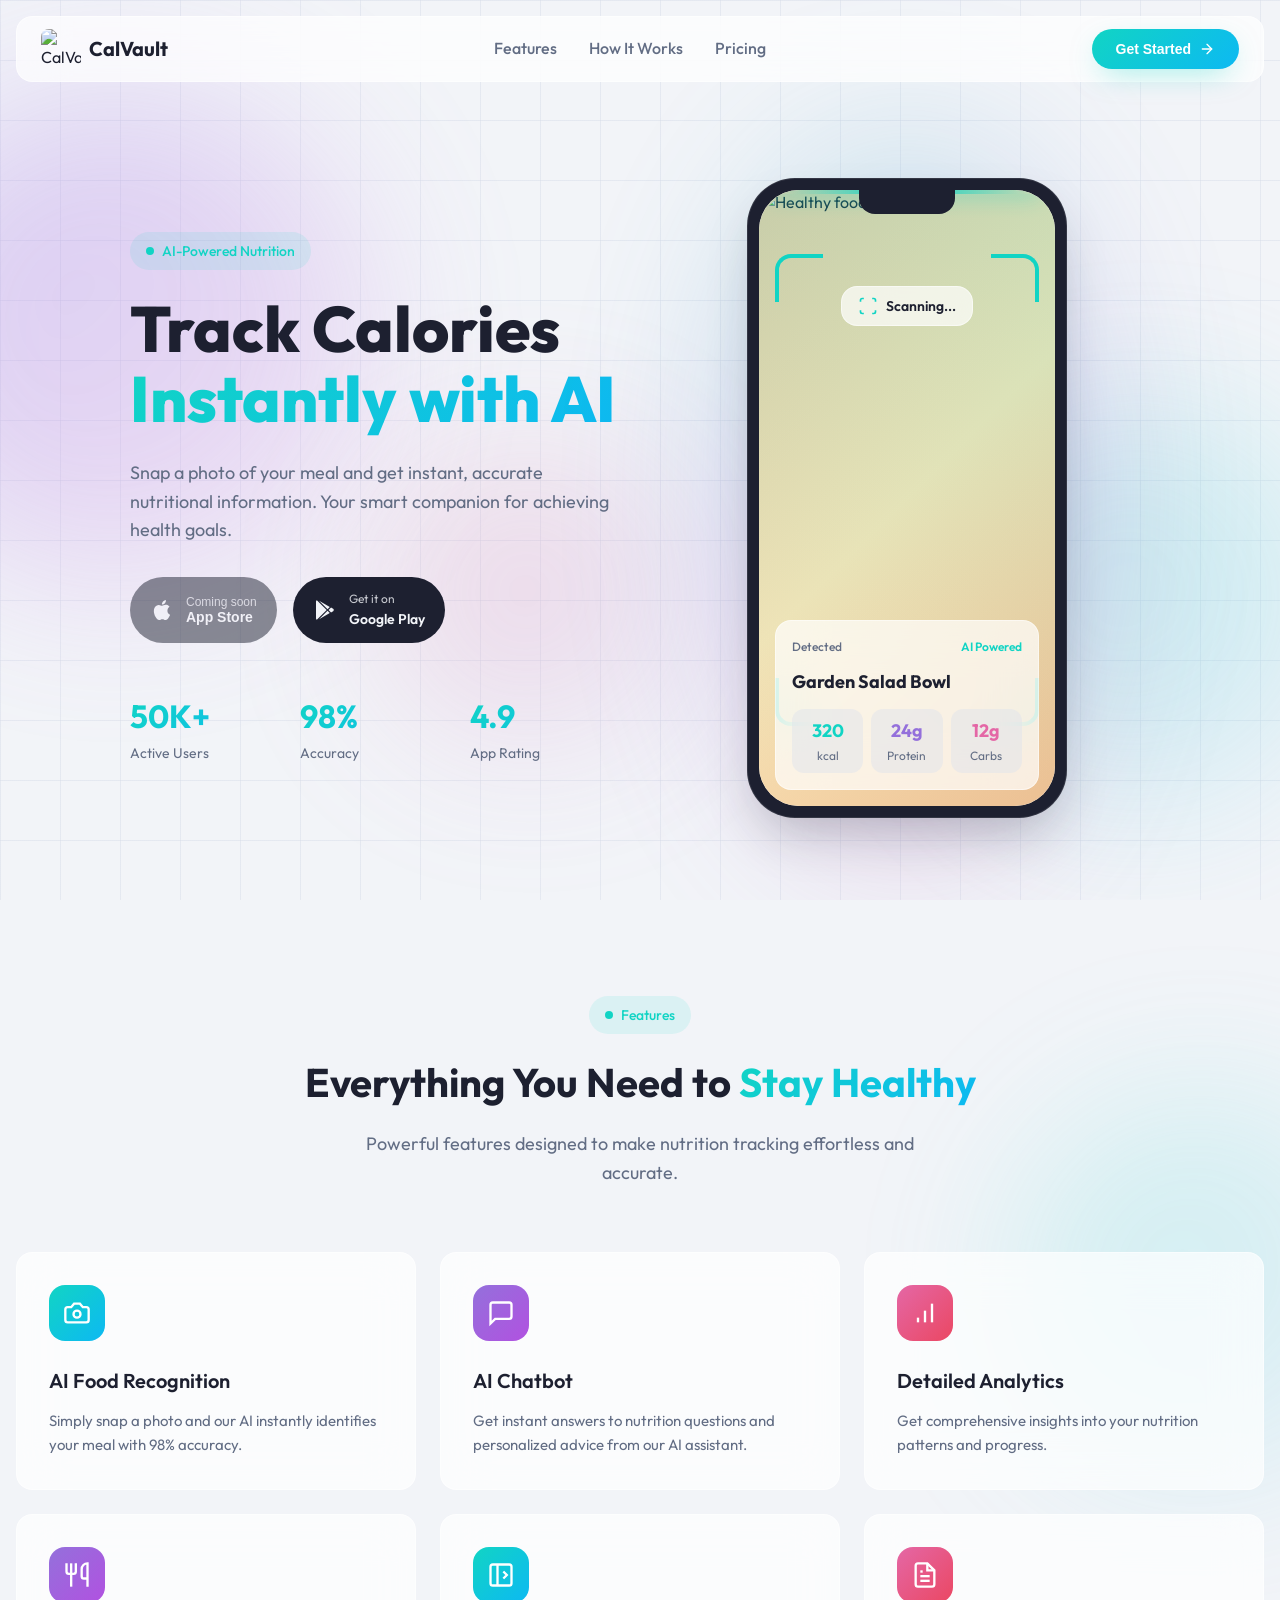
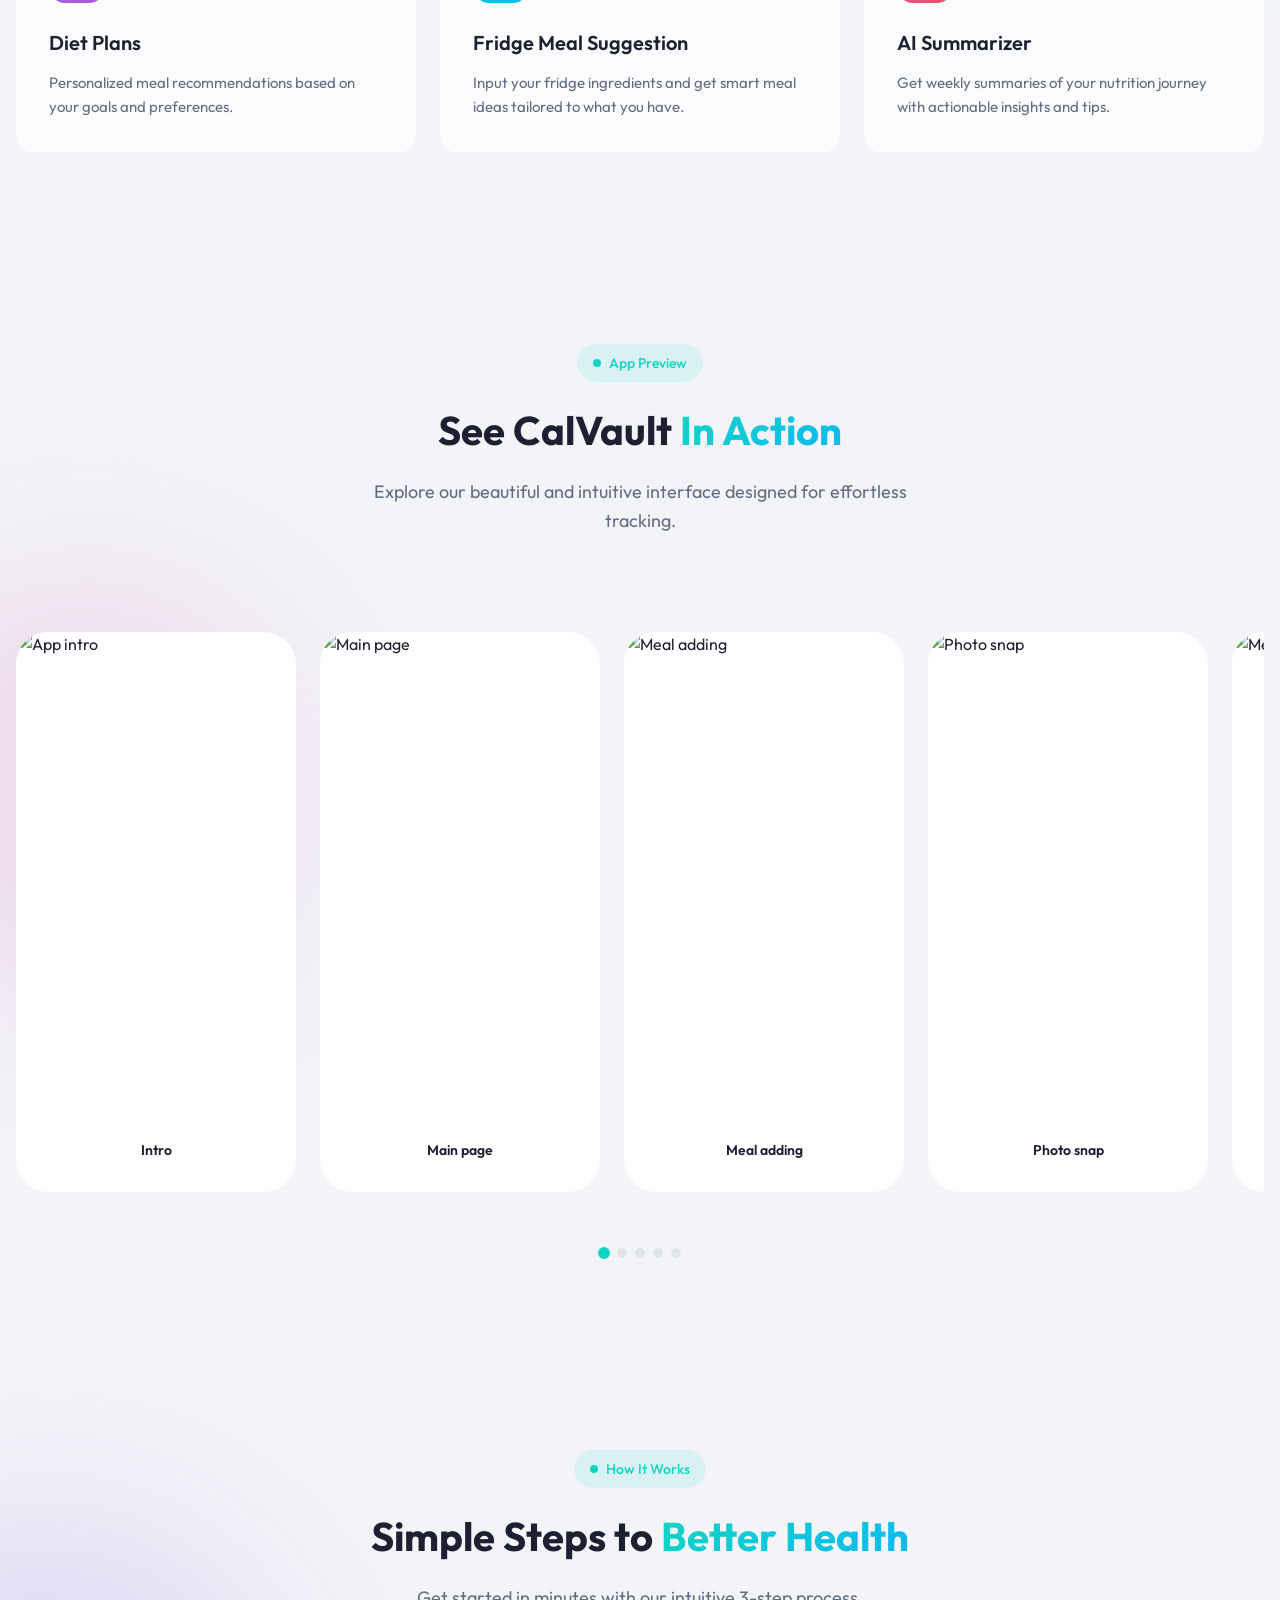
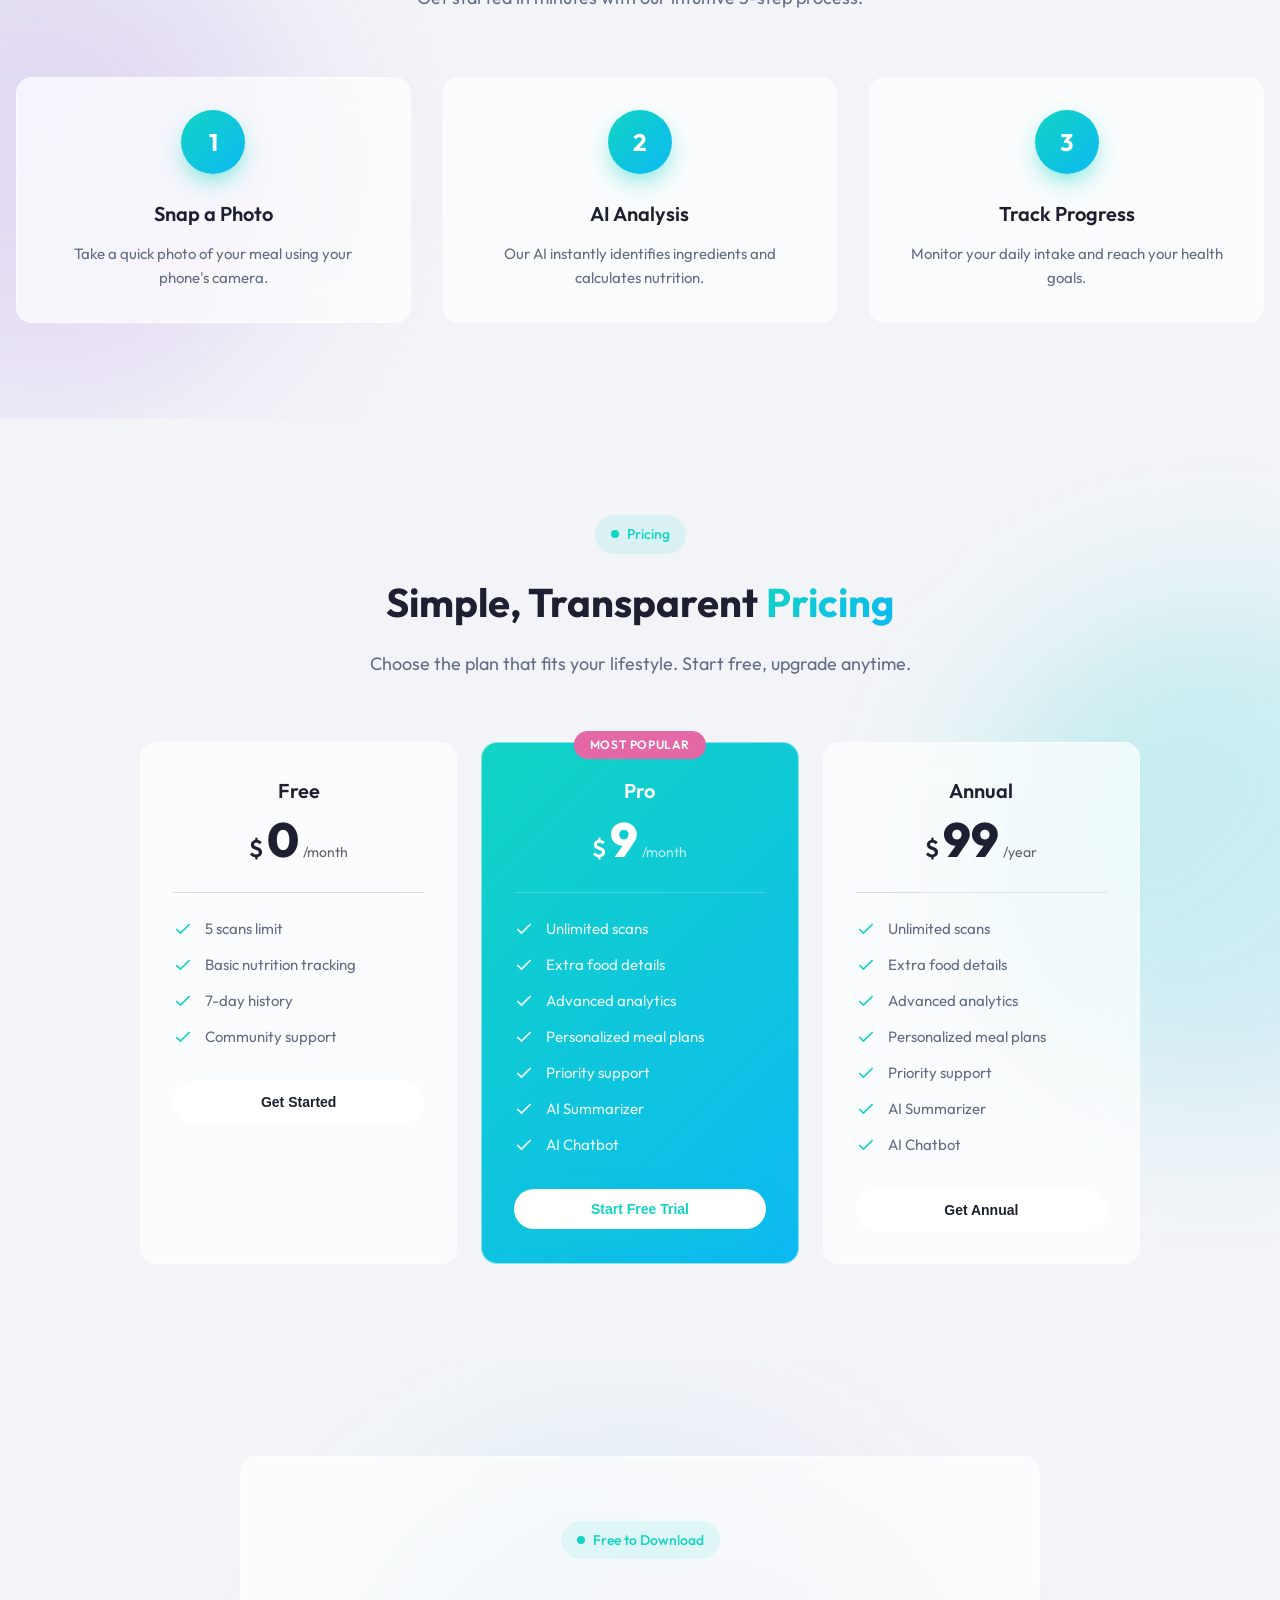
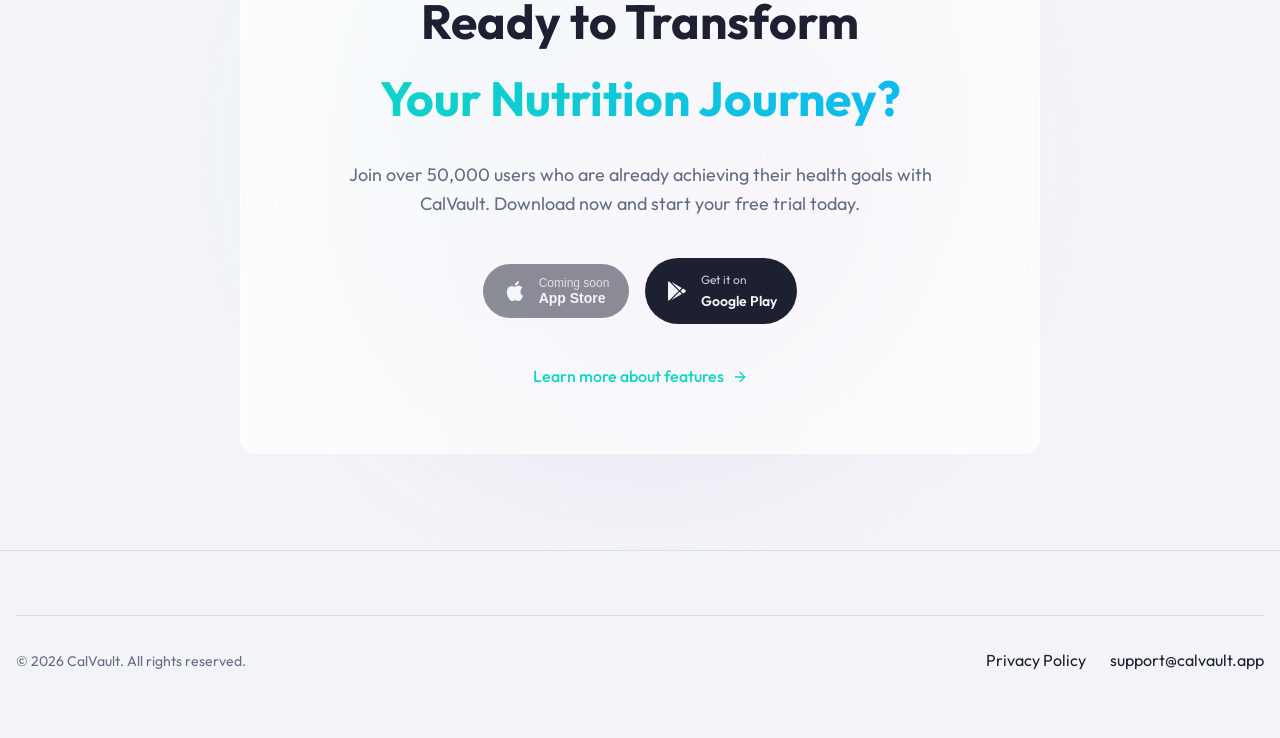
==== index.html @ d19c0190 "first commit" ====
<!DOCTYPE html>
<html lang="en">
<head>
    <meta charset="UTF-8">
    <meta name="viewport" content="width=device-width, initial-scale=1.0">
    <title>CalVault - AI-Powered Calorie Tracker | Smart Nutrition App</title>
    <meta name="description" content="Track calories instantly with AI. Snap a photo of your meal and get instant nutritional insights. Download CalVault - your smart nutrition companion.">
    <meta name="keywords" content="calorie tracker, nutrition app, AI food scanner, diet app, meal tracking, health app">
    <meta name="author" content="CalVault">
    <link rel="canonical" href="https://calvault.app">
    
    <!-- Favicon -->
    <link rel="icon" type="image/png" href="https://play-lh.googleusercontent.com/Fcr014qRw_RkuqGJK6qFrDNexyIvPqTNODnagf_NMcK6ISYOBMnaSq8uLvU5Cs5G7TWEzwxJqC7XBZohyst3LA=w480-h960-rw">
    <link rel="apple-touch-icon" href="https://play-lh.googleusercontent.com/Fcr014qRw_RkuqGJK6qFrDNexyIvPqTNODnagf_NMcK6ISYOBMnaSq8uLvU5Cs5G7TWEzwxJqC7XBZohyst3LA=w480-h960-rw">
    
    <meta property="og:title" content="CalVault - AI-Powered Calorie Tracker">
    <meta property="og:description" content="Track calories instantly with AI. Your smart nutrition companion.">
    <meta property="og:type" content="website">
    <meta property="og:image" content="https://play-lh.googleusercontent.com/Fcr014qRw_RkuqGJK6qFrDNexyIvPqTNODnagf_NMcK6ISYOBMnaSq8uLvU5Cs5G7TWEzwxJqC7XBZohyst3LA=w480-h960-rw">
    
    <link rel="stylesheet" href="main.css">
    <link rel="preconnect" href="https://fonts.googleapis.com">
    <link rel="preconnect" href="https://fonts.gstatic.com" crossorigin>
    <link href="https://fonts.googleapis.com/css2?family=Outfit:wght@300;400;500;600;700;800&display=swap" rel="stylesheet">
    
</head>
<body>
    <!-- Header -->
    <header class="header">
        <nav class="nav glass-card">
            <a href="#" class="logo">
                <img src="https://play-lh.googleusercontent.com/Fcr014qRw_RkuqGJK6qFrDNexyIvPqTNODnagf_NMcK6ISYOBMnaSq8uLvU5Cs5G7TWEzwxJqC7XBZohyst3LA=w480-h960-rw" alt="CalVault" style="width: 40px; height: 40px; border-radius: 8px;">
                <span class="logo-text">CalVault</span>
            </a>

            <ul class="nav-links">
                <li><a href="#features">Features</a></li>
                <li><a href="#how-it-works">How It Works</a></li>
                <li><a href="#pricing">Pricing</a></li>
            </ul>

            <button class="btn btn-hero nav-cta">
                Get Started
                <svg width="16" height="16" viewBox="0 0 24 24" fill="none" stroke="currentColor" stroke-width="2" stroke-linecap="round" stroke-linejoin="round"><path d="M5 12h14"/><path d="m12 5 7 7-7 7"/></svg>
            </button>

            <button class="mobile-menu-btn" id="mobileMenuBtn" aria-label="Toggle menu">
                <svg id="menuIcon" width="24" height="24" viewBox="0 0 24 24" fill="none" stroke="currentColor" stroke-width="2" stroke-linecap="round" stroke-linejoin="round"><line x1="4" x2="20" y1="12" y2="12"/><line x1="4" x2="20" y1="6" y2="6"/><line x1="4" x2="20" y1="18" y2="18"/></svg>
                <svg id="closeIcon" width="24" height="24" viewBox="0 0 24 24" fill="none" stroke="currentColor" stroke-width="2" stroke-linecap="round" stroke-linejoin="round" style="display: none;"><path d="M18 6 6 18"/><path d="m6 6 12 12"/></svg>
            </button>
        </nav>

        <div class="mobile-menu glass-card" id="mobileMenu">
            <ul>
                <li><a href="#features">Features</a></li>
                <li><a href="#how-it-works">How It Works</a></li>
                <li><a href="#pricing">Pricing</a></li>
            </ul>
            <button class="btn btn-hero">
                Get Started
                <svg width="16" height="16" viewBox="0 0 24 24" fill="none" stroke="currentColor" stroke-width="2" stroke-linecap="round" stroke-linejoin="round"><path d="M5 12h14"/><path d="m12 5 7 7-7 7"/></svg>
            </button>
        </div>
    </header>

    <!-- Hero Section -->
    <section class="hero grid-bg" id="home">
        <div class="blob blob-1"></div>
        <div class="blob blob-2"></div>
        <div class="blob blob-3"></div>

        <div class="container">
            <div class="hero-content">
                <div class="hero-text">
                    <div class="hero-badge">
                        <div class="hero-badge-dot"></div>
                        <span>AI-Powered Nutrition</span>
                    </div>

                    <h1>
                        Track Calories
                        <br>
                        <span class="gradient-text">Instantly with AI</span>
                    </h1>

                    <p style="margin-bottom: 2rem;">Snap a photo of your meal and get instant, accurate nutritional information. Your smart companion for achieving health goals.</p>

                    <div class="hero-buttons">
                        <button class="btn btn-store store-btn" style="opacity: 0.5; cursor: not-allowed;" disabled>
                            <svg width="24" height="24" viewBox="0 0 24 24" fill="currentColor"><path d="M18.71 19.5c-.83 1.24-1.71 2.45-3.05 2.47-1.34.03-1.77-.79-3.29-.79-1.53 0-2 .77-3.27.82-1.31.05-2.3-1.32-3.14-2.53C4.25 17 2.94 12.45 4.7 9.39c.87-1.52 2.43-2.48 4.12-2.51 1.28-.02 2.5.87 3.29.87.78 0 2.26-1.07 3.81-.91.65.03 2.47.26 3.64 1.98-.09.06-2.17 1.28-2.15 3.81.03 3.02 2.65 4.03 2.68 4.04-.03.07-.42 1.44-1.38 2.83M13 3.5c.73-.83 1.94-1.46 2.94-1.5.13 1.17-.34 2.35-1.04 3.19-.69.85-1.83 1.51-2.95 1.42-.15-1.15.41-2.35 1.05-3.11z"/></svg>
                            <div class="store-btn-text">
                                <small>Coming soon</small>
                                <strong>App Store</strong>
                            </div>
                        </button>

                        <a href="https://play.google.com/store/apps/details?id=com.mrfirdavs.calvault" target="_blank" rel="noopener noreferrer" class="btn btn-store store-btn">
                            <svg width="24" height="24" viewBox="0 0 24 24" fill="currentColor"><path d="M3 20.5v-17c0-.59.34-1.11.84-1.35L13.69 12l-9.85 9.85c-.5-.25-.84-.76-.84-1.35zm13.81-5.38L6.05 21.34l8.49-8.49 2.27 2.27zm3.35-4.31c.34.27.64.79.64 1.18 0 .4-.21.85-.64 1.18l-2.12 1.23-2.5-2.5 2.5-2.5 2.12 1.41zM6.05 2.66l10.76 6.22-2.27 2.27-8.49-8.49z"/></svg>
                            <div class="store-btn-text">
                                <small>Get it on</small>
                                <strong>Google Play</strong>
                            </div>
                        </a>
                    </div>

                    <div class="hero-stats">
                        <div class="stat">
                            <h3 class="gradient-text">50K+</h3>
                            <p>Active Users</p>
                        </div>
                        <div class="stat">
                            <h3 class="gradient-text">98%</h3>
                            <p>Accuracy</p>
                        </div>
                        <div class="stat">
                            <h3 class="gradient-text">4.9</h3>
                            <p>App Rating</p>
                        </div>
                    </div>
                </div>

                <div class="hero-phone">
                    <div class="phone-mockup">
                        <div class="phone-frame">
                            <div class="phone-screen">
                                <div class="phone-notch"></div>
                                <div class="phone-image">
                                    <img src="https://images.unsplash.com/photo-1546069901-ba9599a7e63c?w=400&h=600&fit=crop" alt="Healthy food plate">
                                </div>
                                <div class="phone-overlay"></div>
                                <div class="scan-line"></div>
                                <div class="scan-corner top-left"></div>
                                <div class="scan-corner top-right"></div>
                                <div class="scan-corner bottom-left"></div>
                                <div class="scan-corner bottom-right"></div>
                                <div class="scan-badge glass-card">
                                    <svg viewBox="0 0 24 24" fill="none" stroke="currentColor" stroke-width="2"><path d="M3 7V5a2 2 0 0 1 2-2h2"/><path d="M17 3h2a2 2 0 0 1 2 2v2"/><path d="M21 17v2a2 2 0 0 1-2 2h-2"/><path d="M7 21H5a2 2 0 0 1-2-2v-2"/></svg>
                                    <span>Scanning...</span>
                                </div>
                                <div class="phone-info-card glass-card">
                                    <div class="phone-info-header">
                                        <span>Detected</span>
                                        <span>AI Powered</span>
                                    </div>
                                    <h3>Garden Salad Bowl</h3>
                                    <div class="nutrition-grid">
                                        <div class="nutrition-item">
                                            <p class="value primary">320</p>
                                            <p class="label">kcal</p>
                                        </div>
                                        <div class="nutrition-item">
                                            <p class="value secondary">24g</p>
                                            <p class="label">Protein</p>
                                        </div>
                                        <div class="nutrition-item">
                                            <p class="value accent">12g</p>
                                            <p class="label">Carbs</p>
                                        </div>
                                    </div>
                                </div>
                            </div>
                        </div>
                        <div class="phone-glow"></div>
                    </div>
                </div>
            </div>
        </div>
    </section>

    <!-- Features Section -->
    <section class="features" id="features">
        <div class="blob blob-1"></div>

        <div class="container">
            <div class="section-header">
                <div class="section-badge">
                    <div class="section-badge-dot"></div>
                    <span>Features</span>
                </div>
                <h2>
                    Everything You Need to
                    <span class="gradient-text">Stay Healthy</span>
                </h2>
                <p>Powerful features designed to make nutrition tracking effortless and accurate.</p>
            </div>

            <div class="features-grid">
                <div class="feature-card glass-card">
                    <div class="feature-icon primary">
                        <svg viewBox="0 0 24 24" fill="none" stroke="currentColor" stroke-width="2"><path d="M14.5 4h-5L7 7H4a2 2 0 0 0-2 2v9a2 2 0 0 0 2 2h16a2 2 0 0 0 2-2V9a2 2 0 0 0-2-2h-3l-2.5-3z"/><circle cx="12" cy="13" r="3"/></svg>
                    </div>
                    <h3>AI Food Recognition</h3>
                    <p>Simply snap a photo and our AI instantly identifies your meal with 98% accuracy.</p>
                </div>

                <div class="feature-card glass-card">
                    <div class="feature-icon secondary">
                        <svg viewBox="0 0 24 24" fill="none" stroke="currentColor" stroke-width="2"><path d="M21 15a2 2 0 0 1-2 2H7l-4 4V5a2 2 0 0 1 2-2h14a2 2 0 0 1 2 2z"/><path d="M8 10h.01"/><path d="M12 10h.01"/><path d="M16 10h.01"/></svg>
                    </div>
                    <h3>AI Chatbot</h3>
                    <p>Get instant answers to nutrition questions and personalized advice from our AI assistant.</p>
                </div>

                <div class="feature-card glass-card">
                    <div class="feature-icon accent">
                        <svg viewBox="0 0 24 24" fill="none" stroke="currentColor" stroke-width="2"><path d="M12 20V10"/><path d="M18 20V4"/><path d="M6 20v-4"/></svg>
                    </div>
                    <h3>Detailed Analytics</h3>
                    <p>Get comprehensive insights into your nutrition patterns and progress.</p>
                </div>

                <div class="feature-card glass-card">
                    <div class="feature-icon secondary">
                        <svg viewBox="0 0 24 24" fill="none" stroke="currentColor" stroke-width="2"><path d="M3 2v7c0 1.1.9 2 2 2h4a2 2 0 0 0 2-2V2"/><path d="M7 2v20"/><path d="M21 15V2v0a5 5 0 0 0-5 5v6c0 1.1.9 2 2 2h3Zm0 0v7"/></svg>
                    </div>
                    <h3>Diet Plans</h3>
                    <p>Personalized meal recommendations based on your goals and preferences.</p>
                </div>

                <div class="feature-card glass-card">
                    <div class="feature-icon primary">
                        <svg viewBox="0 0 24 24" fill="none" stroke="currentColor" stroke-width="2"><rect width="18" height="18" x="3" y="3" rx="2"/><path d="M9 3v18"/><path d="m14 9 3 3-3 3"/></svg>
                    </div>
                    <h3>Fridge Meal Suggestion</h3>
                    <p>Input your fridge ingredients and get smart meal ideas tailored to what you have.</p>
                </div>

                <div class="feature-card glass-card">
                    <div class="feature-icon accent">
                        <svg viewBox="0 0 24 24" fill="none" stroke="currentColor" stroke-width="2"><path d="M14 2H6a2 2 0 0 0-2 2v16a2 2 0 0 0 2 2h12a2 2 0 0 0 2-2V8z"/><path d="M14 2v6h6"/><path d="M16 13H8"/><path d="M16 17H8"/><path d="M10 9H8"/></svg>
                    </div>
                    <h3>AI Summarizer</h3>
                    <p>Get weekly summaries of your nutrition journey with actionable insights and tips.</p>
                </div>
            </div>
        </div>
    </section>

    <!-- Screenshots Section -->
    <section class="screenshots" id="screenshots">
        <div class="blob blob-1"></div>

        <div class="container">
            <div class="section-header">
                <div class="section-badge">
                    <div class="section-badge-dot"></div>
                    <span>App Preview</span>
                </div>
                <h2>
                    See CalVault
                    <span class="gradient-text">In Action</span>
                </h2>
                <p>Explore our beautiful and intuitive interface designed for effortless tracking.</p>
            </div>

            <div class="screenshots-container">
                <div class="screenshots-scroll">
                    <div class="screenshot-card">
                        <div class="screenshot-image">
                            <img src="https://play-lh.googleusercontent.com/s_R3S_coHLocV8UL50kdKXI5ybrk84OpMm_i6QIUdpg7T78m4jaHqev0kTZfM1ejkptAvOuyzKWs8lujW2uwPqA=w1052-h592-rw" alt="App intro">
                            <div class="screenshot-label glass-card">
                                <span>Intro</span>
                            </div>
                        </div>
                    </div>

                    <div class="screenshot-card">
                        <div class="screenshot-image">
                            <img src="https://play-lh.googleusercontent.com/iV3cwtNKmdKUguYWuYAyh_O1RbqoMCdr9B1xPKQFvuTTfDj--dwBhWs21TKEmMsWko-RXkTFdZXTJjrWlv3e=w1052-h592-rw" alt="Main page">
                            <div class="screenshot-label glass-card">
                                <span>Main page</span>
                            </div>
                        </div>
                    </div>

                    <div class="screenshot-card">
                        <div class="screenshot-image">
                            <img src="https://play-lh.googleusercontent.com/ZVyM0lvydoTY4fuVXccKJIyzO-ijjbdKm9lAdprKJVRoo0BF-IHLsaizRoPUjq8VrHQMQ_o63VqW7n606Q8uww=w1052-h592-rw" alt="Meal adding">
                            <div class="screenshot-label glass-card">
                                <span>Meal adding</span>
                            </div>
                        </div>
                    </div>

                    <div class="screenshot-card">
                        <div class="screenshot-image">
                            <img src="https://play-lh.googleusercontent.com/JVoXAZTXzPSpqonS0x2980vSr5wrfry1TinEMYtMX6fviUpHj1Jwsteb97SnV5DMAq6OYSn0kaPDN-OjIWPR=w1052-h592-rw" alt="Photo snap">
                            <div class="screenshot-label glass-card">
                                <span>Photo snap</span>
                            </div>
                        </div>
                    </div>

                    <div class="screenshot-card">
                        <div class="screenshot-image">
                            <img src="https://play-lh.googleusercontent.com/ZHZsbZyyZ4o-nPB4_JUURpPxeaYpwEczHaiDabsieoReaVa8__ToFmiwnJbfmp2a9fpNeV3bCeXmLV6iT2j0uw=w1052-h592-rw" alt="Meal details">
                            <div class="screenshot-label glass-card">
                                <span>Meal details</span>
                            </div>
                        </div>
                    </div>

                    <div class="screenshot-card">
                        <div class="screenshot-image">
                            <img src="https://play-lh.googleusercontent.com/bLn-_ud8107v5rimbEve14J_CrzOIwSQmhcE2Cv_5v8BCyvtcoomAoqGawF8T3G2nHiumcim_74ZUADOXT9ucQ=w1052-h592-rw" alt="Analytics">
                            <div class="screenshot-label glass-card">
                                <span>Analytics</span>
                            </div>
                        </div>
                    </div>

                    <div class="screenshot-card">
                        <div class="screenshot-image">
                            <img src="https://play-lh.googleusercontent.com/kQX66fpXleTTT9rROj16bH-k-lwEGPQP6wcBsUElc0HRlXzmN7gvLaHUm7tdNfgc1wYqMaQ1ZxKxVaK_L052Qg=w1052-h592-rw" alt="AI Chatbot">
                            <div class="screenshot-label glass-card">
                                <span>AI Chatbot</span>
                            </div>
                        </div>
                    </div>
                </div>

                <div class="screenshots-nav">
                    <div class="screenshots-dot active"></div>
                    <div class="screenshots-dot"></div>
                    <div class="screenshots-dot"></div>
                    <div class="screenshots-dot"></div>
                    <div class="screenshots-dot"></div>
                </div>
            </div>
        </div>
    </section>

    <!-- How It Works Section -->
    <section class="how-it-works" id="how-it-works">
        <div class="blob blob-1"></div>

        <div class="container">
            <div class="section-header">
                <div class="section-badge">
                    <div class="section-badge-dot"></div>
                    <span>How It Works</span>
                </div>
                <h2>
                    Simple Steps to
                    <span class="gradient-text">Better Health</span>
                </h2>
                <p>Get started in minutes with our intuitive 3-step process.</p>
            </div>

            <div class="steps-grid">
                <div class="step-card glass-card">
                    <div class="step-number">1</div>
                    <h3>Snap a Photo</h3>
                    <p>Take a quick photo of your meal using your phone's camera.</p>
                </div>

                <div class="step-card glass-card">
                    <div class="step-number">2</div>
                    <h3>AI Analysis</h3>
                    <p>Our AI instantly identifies ingredients and calculates nutrition.</p>
                </div>

                <div class="step-card glass-card">
                    <div class="step-number">3</div>
                    <h3>Track Progress</h3>
                    <p>Monitor your daily intake and reach your health goals.</p>
                </div>
            </div>
        </div>
    </section>

    <!-- Pricing Section -->
    <section class="pricing" id="pricing">
        <div class="blob blob-1"></div>

        <div class="container">
            <div class="section-header">
                <div class="section-badge">
                    <div class="section-badge-dot"></div>
                    <span>Pricing</span>
                </div>
                <h2>
                    Simple, Transparent
                    <span class="gradient-text">Pricing</span>
                </h2>
                <p>Choose the plan that fits your lifestyle. Start free, upgrade anytime.</p>
            </div>

            <div class="pricing-grid">
                <div class="pricing-card glass-card">
                    <div class="pricing-header">
                        <h3>Free</h3>
                        <div class="pricing-price">
                            <span class="currency">$</span>
                            <span class="amount">0</span>
                            <span class="period">/month</span>
                        </div>
                    </div>
                    <div class="pricing-features">
                        <ul>
                            <li>
                                <svg viewBox="0 0 24 24" fill="none" stroke="currentColor" stroke-width="2"><polyline points="20 6 9 17 4 12"/></svg>
                                <span>5 scans limit</span>
                            </li>
                            <li>
                                <svg viewBox="0 0 24 24" fill="none" stroke="currentColor" stroke-width="2"><polyline points="20 6 9 17 4 12"/></svg>
                                <span>Basic nutrition tracking</span>
                            </li>
                            <li>
                                <svg viewBox="0 0 24 24" fill="none" stroke="currentColor" stroke-width="2"><polyline points="20 6 9 17 4 12"/></svg>
                                <span>7-day history</span>
                            </li>
                            <li>
                                <svg viewBox="0 0 24 24" fill="none" stroke="currentColor" stroke-width="2"><polyline points="20 6 9 17 4 12"/></svg>
                                <span>Community support</span>
                            </li>
                        </ul>
                    </div>
                    <button class="btn btn-glass">Get Started</button>
                </div>

                <div class="pricing-card glass-card featured">
                    <div class="pricing-badge">Most Popular</div>
                    <div class="pricing-header">
                        <h3>Pro</h3>
                        <div class="pricing-price">
                            <span class="currency">$</span>
                            <span class="amount">9</span>
                            <span class="period">/month</span>
                        </div>
                    </div>
                    <div class="pricing-features">
                        <ul>
                            <li>
                                <svg viewBox="0 0 24 24" fill="none" stroke="currentColor" stroke-width="2"><polyline points="20 6 9 17 4 12"/></svg>
                                <span>Unlimited scans</span>
                            </li>
                            <li>
                                <svg viewBox="0 0 24 24" fill="none" stroke="currentColor" stroke-width="2"><polyline points="20 6 9 17 4 12"/></svg>
                                <span>Extra food details</span>
                            </li>
                            <li>
                                <svg viewBox="0 0 24 24" fill="none" stroke="currentColor" stroke-width="2"><polyline points="20 6 9 17 4 12"/></svg>
                                <span>Advanced analytics</span>
                            </li>
                            <li>
                                <svg viewBox="0 0 24 24" fill="none" stroke="currentColor" stroke-width="2"><polyline points="20 6 9 17 4 12"/></svg>
                                <span>Personalized meal plans</span>
                            </li>
                            <li>
                                <svg viewBox="0 0 24 24" fill="none" stroke="currentColor" stroke-width="2"><polyline points="20 6 9 17 4 12"/></svg>
                                <span>Priority support</span>
                            </li>
                            <li>
                                <svg viewBox="0 0 24 24" fill="none" stroke="currentColor" stroke-width="2"><polyline points="20 6 9 17 4 12"/></svg>
                                <span>AI Summarizer</span>
                            </li>
                            <li>
                                <svg viewBox="0 0 24 24" fill="none" stroke="currentColor" stroke-width="2"><polyline points="20 6 9 17 4 12"/></svg>
                                <span>AI Chatbot</span>
                            </li>
                        </ul>
                    </div>
                    <button class="btn btn-hero">Start Free Trial</button>
                </div>

                <div class="pricing-card glass-card">
                    <div class="pricing-header">
                        <h3>Annual</h3>
                        <div class="pricing-price">
                            <span class="currency">$</span>
                            <span class="amount">99</span>
                            <span class="period">/year</span>
                        </div>
                    </div>
                    <div class="pricing-features">
                        <ul>
                            <li>
                                <svg viewBox="0 0 24 24" fill="none" stroke="currentColor" stroke-width="2"><polyline points="20 6 9 17 4 12"/></svg>
                                <span>Unlimited scans</span>
                            </li>
                            <li>
                                <svg viewBox="0 0 24 24" fill="none" stroke="currentColor" stroke-width="2"><polyline points="20 6 9 17 4 12"/></svg>
                                <span>Extra food details</span>
                            </li>
                            <li>
                                <svg viewBox="0 0 24 24" fill="none" stroke="currentColor" stroke-width="2"><polyline points="20 6 9 17 4 12"/></svg>
                                <span>Advanced analytics</span>
                            </li>
                            <li>
                                <svg viewBox="0 0 24 24" fill="none" stroke="currentColor" stroke-width="2"><polyline points="20 6 9 17 4 12"/></svg>
                                <span>Personalized meal plans</span>
                            </li>
                            <li>
                                <svg viewBox="0 0 24 24" fill="none" stroke="currentColor" stroke-width="2"><polyline points="20 6 9 17 4 12"/></svg>
                                <span>Priority support</span>
                            </li>
                            <li>
                                <svg viewBox="0 0 24 24" fill="none" stroke="currentColor" stroke-width="2"><polyline points="20 6 9 17 4 12"/></svg>
                                <span>AI Summarizer</span>
                            </li>
                            <li>
                                <svg viewBox="0 0 24 24" fill="none" stroke="currentColor" stroke-width="2"><polyline points="20 6 9 17 4 12"/></svg>
                                <span>AI Chatbot</span>
                            </li>
                        </ul>
                    </div>
                    <button class="btn btn-glass">Get Annual</button>
                </div>
            </div>
        </div>
    </section>

    <!-- CTA Section -->
    <section class="cta">
        <div class="blob blob-1"></div>

        <div class="container">
            <div class="cta-card glass-card">
                <div class="cta-badge">
                    <div class="cta-badge-dot"></div>
                    <span>Free to Download</span>
                </div>

                <h2>
                    Ready to Transform<br>
                    <span class="gradient-text">Your Nutrition Journey?</span>
                </h2>

                <p class="cta-description">Join over 50,000 users who are already achieving their health goals with CalVault. Download now and start your free trial today.</p>

                <div class="cta-buttons">
                    <button class="btn btn-store store-btn" style="opacity: 0.5; cursor: not-allowed;" disabled>
                        <svg width="24" height="24" viewBox="0 0 24 24" fill="currentColor"><path d="M18.71 19.5c-.83 1.24-1.71 2.45-3.05 2.47-1.34.03-1.77-.79-3.29-.79-1.53 0-2 .77-3.27.82-1.31.05-2.3-1.32-3.14-2.53C4.25 17 2.94 12.45 4.7 9.39c.87-1.52 2.43-2.48 4.12-2.51 1.28-.02 2.5.87 3.29.87.78 0 2.26-1.07 3.81-.91.65.03 2.47.26 3.64 1.98-.09.06-2.17 1.28-2.15 3.81.03 3.02 2.65 4.03 2.68 4.04-.03.07-.42 1.44-1.38 2.83M13 3.5c.73-.83 1.94-1.46 2.94-1.5.13 1.17-.34 2.35-1.04 3.19-.69.85-1.83 1.51-2.95 1.42-.15-1.15.41-2.35 1.05-3.11z"/></svg>
                        <div class="store-btn-text">
                            <small>Coming soon</small>
                            <strong>App Store</strong>
                        </div>
                    </button>

                    <a href="https://play.google.com/store/apps/details?id=com.mrfirdavs.calvault" target="_blank" rel="noopener noreferrer" class="btn btn-store store-btn">
                        <svg width="24" height="24" viewBox="0 0 24 24" fill="currentColor"><path d="M3 20.5v-17c0-.59.34-1.11.84-1.35L13.69 12l-9.85 9.85c-.5-.25-.84-.76-.84-1.35zm13.81-5.38L6.05 21.34l8.49-8.49 2.27 2.27zm3.35-4.31c.34.27.64.79.64 1.18 0 .4-.21.85-.64 1.18l-2.12 1.23-2.5-2.5 2.5-2.5 2.12 1.41zM6.05 2.66l10.76 6.22-2.27 2.27-8.49-8.49z"/></svg>
                        <div class="store-btn-text">
                            <small>Get it on</small>
                            <strong>Google Play</strong>
                        </div>
                    </a>
                </div>

                <a href="#features" class="cta-link">
                    Learn more about features
                    <svg width="16" height="16" viewBox="0 0 24 24" fill="none" stroke="currentColor" stroke-width="2" stroke-linecap="round" stroke-linejoin="round"><path d="M5 12h14"/><path d="m12 5 7 7-7 7"/></svg>
                </a>
            </div>
        </div>
    </section>

    <!-- Footer -->
    <footer class="footer">
        <div class="container">
            <div class="footer-bottom">
                <p>© 2026 CalVault. All rights reserved.</p>
                <div style="display: flex; gap: 1.5rem; align-items: center; flex-wrap: wrap; justify-content: center;">
                    <a href="#">Privacy Policy</a>
                    <a href="mailto:support@calvault.app">support@calvault.app</a>
                </div>
            </div>
        </div>
    </footer>

    <script src="style.js"></script>
</body>
</html>
---- main.css ----
/* CSS Reset & Base */
*, *::before, *::after {
    box-sizing: border-box;
    margin: 0;
    padding: 0;
}

:root {
    --background: hsl(220 30% 96%);
    --foreground: hsl(230 25% 15%);
    --card: hsl(0 0% 100%);
    --card-foreground: hsl(230 25% 15%);
    --primary: hsl(175 85% 45%);
    --primary-foreground: hsl(0 0% 100%);
    --secondary: hsl(260 60% 65%);
    --secondary-foreground: hsl(0 0% 100%);
    --muted: hsl(220 20% 90%);
    --muted-foreground: hsl(220 15% 45%);
    --accent: hsl(330 70% 65%);
    --accent-foreground: hsl(0 0% 100%);
    --border: hsl(220 20% 88%);
    --glass-bg: hsla(0, 0%, 100%, 0.7);
    --glass-border: hsla(0, 0%, 100%, 0.5);
    --grid-color: hsla(220, 30%, 88%, 0.5);
    --radius: 1rem;
}

html {
    scroll-behavior: smooth;
}

body {
    font-family: 'Outfit', sans-serif;
    background-color: var(--background);
    color: var(--foreground);
    line-height: 1.6;
    -webkit-font-smoothing: antialiased;
    overflow-x: hidden;
}

a {
    text-decoration: none;
    color: inherit;
}

ul {
    list-style: none;
}

img {
    max-width: 100%;
    display: block;
}

/* Utility Classes */
.container {
    max-width: 1280px;
    margin: 0 auto;
    padding: 0 1rem;
}

.glass-card {
    background: var(--glass-bg);
    border: 1px solid var(--glass-border);
    backdrop-filter: blur(24px);
    -webkit-backdrop-filter: blur(24px);
    border-radius: 1rem;
}

.gradient-text {
    background: linear-gradient(135deg, var(--primary) 0%, hsl(195 90% 50%) 100%);
    -webkit-background-clip: text;
    -webkit-text-fill-color: transparent;
    background-clip: text;
}

.blob {
    position: absolute;
    border-radius: 50%;
    filter: blur(80px);
    opacity: 0.6;
    animation: float 8s ease-in-out infinite;
}

.grid-bg {
    background-image: 
        linear-gradient(var(--grid-color) 1px, transparent 1px),
        linear-gradient(90deg, var(--grid-color) 1px, transparent 1px);
    background-size: 60px 60px;
}

/* Keyframe Animations */
@keyframes float {
    0%, 100% { transform: translateY(0) rotate(0deg); }
    50% { transform: translateY(-20px) rotate(3deg); }
}

@keyframes float-delayed {
    0%, 100% { transform: translateY(0) rotate(0deg); }
    50% { transform: translateY(-30px) rotate(-3deg); }
}

@keyframes scan-line {
    0% { top: 10%; }
    50% { top: 80%; }
    100% { top: 10%; }
}

@keyframes pulse-glow {
    0%, 100% { box-shadow: 0 0 20px hsla(175, 85%, 45%, 0.3); }
    50% { box-shadow: 0 0 40px hsla(175, 85%, 45%, 0.5); }
}

@keyframes fade-in-up {
    from { opacity: 0; transform: translateY(30px); }
    to { opacity: 1; transform: translateY(0); }
}

@keyframes scale-in {
    from { opacity: 0; transform: scale(0.9); }
    to { opacity: 1; transform: scale(1); }
}

@keyframes pulse {
    0%, 100% { opacity: 1; }
    50% { opacity: 0.5; }
}

.animate-float { animation: float 8s ease-in-out infinite; }
.animate-float-delayed { animation: float-delayed 10s ease-in-out infinite; }
.animate-scan-line { animation: scan-line 2.5s ease-in-out infinite; }
.animate-pulse-glow { animation: pulse-glow 3s ease-in-out infinite; }
.animate-fade-in-up { animation: fade-in-up 0.8s ease-out forwards; }
.animate-scale-in { animation: scale-in 0.6s ease-out forwards; }
.animate-pulse { animation: pulse 2s ease-in-out infinite; }

.animation-delay-200 { animation-delay: 0.2s; }
.animation-delay-400 { animation-delay: 0.4s; }
.animation-delay-600 { animation-delay: 0.6s; }

/* ========== HEADER ========== */
.header {
    position: fixed;
    top: 0;
    left: 0;
    right: 0;
    z-index: 50;
    padding: 1rem;
}

.nav {
    max-width: 1280px;
    margin: 0 auto;
    display: flex;
    align-items: center;
    justify-content: space-between;
    padding: 0.75rem 1.5rem;
}

.logo {
    display: flex;
    align-items: center;
    gap: 0.5rem;
}

.logo-icon {
    width: 40px;
    height: 40px;
    border-radius: 0.75rem;
    background: linear-gradient(135deg, var(--primary) 0%, hsl(195 90% 50%) 100%);
    display: flex;
    align-items: center;
    justify-content: center;
    color: var(--primary-foreground);
    font-weight: 700;
    font-size: 1.125rem;
}

.logo-text {
    font-weight: 700;
    font-size: 1.25rem;
    color: var(--foreground);
}

.nav-links {
    display: none;
    align-items: center;
    gap: 2rem;
}

@media (min-width: 768px) {
    .nav-links { display: flex; }
}

.nav-links a {
    color: var(--muted-foreground);
    font-weight: 500;
    transition: color 0.3s;
}

.nav-links a:hover {
    color: var(--foreground);
}

.btn {
    display: inline-flex;
    align-items: center;
    justify-content: center;
    gap: 0.5rem;
    padding: 0.75rem 1.5rem;
    border-radius: 9999px;
    font-weight: 600;
    font-size: 0.875rem;
    cursor: pointer;
    border: none;
    transition: all 0.3s;
}

.btn-hero {
    background: linear-gradient(135deg, var(--primary) 0%, hsl(195 90% 50%) 100%);
    color: var(--primary-foreground);
    box-shadow: 0 10px 30px -10px hsla(175, 85%, 45%, 0.5);
}

.btn-hero:hover {
    transform: translateY(-2px);
    box-shadow: 0 15px 40px -10px hsla(175, 85%, 45%, 0.6);
}

.btn-store {
    background: var(--foreground);
    color: var(--background);
    padding: 0.75rem 1.25rem;
}

.btn-store:hover {
    opacity: 0.9;
}

.btn-glass {
    background: var(--glass-bg);
    border: 1px solid var(--glass-border);
    color: var(--foreground);
    backdrop-filter: blur(10px);
}

.btn-glass:hover {
    background: var(--muted);
}

.nav-cta {
    display: none;
}

@media (min-width: 768px) {
    .nav-cta { display: inline-flex; }
}

.mobile-menu-btn {
    display: flex;
    padding: 0.5rem;
    background: none;
    border: none;
    cursor: pointer;
    color: var(--foreground);
}

@media (min-width: 768px) {
    .mobile-menu-btn { display: none; }
}

.mobile-menu {
    display: none;
    margin-top: 0.5rem;
    margin-left: 1rem;
    margin-right: 1rem;
    padding: 1rem;
    animation: fade-in-up 0.3s ease-out;
}

.mobile-menu.active {
    display: block;
}

.mobile-menu ul {
    display: flex;
    flex-direction: column;
    gap: 1rem;
}

.mobile-menu a {
    display: block;
    padding: 0.5rem;
    color: var(--muted-foreground);
    font-weight: 500;
    transition: color 0.3s;
}

.mobile-menu a:hover {
    color: var(--foreground);
}

.mobile-menu .btn {
    width: 100%;
    margin-top: 1rem;
}

/* ========== HERO SECTION ========== */
.hero {
    position: relative;
    min-height: 100vh;
    display: flex;
    align-items: center;
    padding-top: 6rem;
    overflow: hidden;
}

.hero .blob-1 {
    width: 500px;
    height: 500px;
    top: 10%;
    left: -10%;
    background: linear-gradient(135deg, hsla(260, 70%, 70%, 0.6) 0%, hsla(300, 60%, 75%, 0.4) 100%);
}

.hero .blob-2 {
    width: 400px;
    height: 400px;
    bottom: 10%;
    right: -5%;
    background: linear-gradient(135deg, hsla(175, 70%, 60%, 0.5) 0%, hsla(200, 80%, 70%, 0.3) 100%);
    animation: float-delayed 10s ease-in-out infinite;
}

.hero .blob-3 {
    width: 300px;
    height: 300px;
    top: 50%;
    left: 30%;
    background: linear-gradient(135deg, hsla(330, 60%, 70%, 0.5) 0%, hsla(280, 50%, 75%, 0.3) 100%);
}

.hero-content {
    display: grid;
    grid-template-columns: 1fr;
    gap: 3rem;
    align-items: center;
    position: relative;
    z-index: 10;
}

@media (min-width: 1024px) {
    .hero-content {
        grid-template-columns: 1fr 1fr;
    }
}

.hero-text {
    opacity: 0;
    animation: fade-in-up 0.8s ease-out forwards;
}

.hero-badge {
    display: inline-flex;
    align-items: center;
    gap: 0.5rem;
    background: hsla(175, 85%, 45%, 0.1);
    padding: 0.5rem 1rem;
    border-radius: 9999px;
    margin-bottom: 1.5rem;
}

.hero-badge-dot {
    width: 8px;
    height: 8px;
    border-radius: 50%;
    background: var(--primary);
    animation: pulse 2s ease-in-out infinite;
}

.hero-badge span {
    font-size: 0.875rem;
    font-weight: 500;
    color: var(--primary);
}

.hero h1 {
    font-size: 2.5rem;
    font-weight: 800;
    line-height: 1.1;
    margin-bottom: 1.5rem;
}

@media (min-width: 768px) {
    .hero h1 { font-size: 3.5rem; }
}

@media (min-width: 1024px) {
    .hero h1 { font-size: 4rem; }
}

.hero p {
    font-size: 1.125rem;
    color: var(--muted-foreground);
    max-width: 480px;
}

.hero-buttons {
    display: flex;
    flex-wrap: wrap;
    gap: 1rem;
    margin-bottom: 3rem;
}

.store-btn {
    display: flex;
    align-items: center;
    gap: 0.75rem;
}

.store-btn-icon {
    width: 24px;
    height: 24px;
}

.store-btn-text {
    text-align: left;
}

.store-btn-text small {
    display: block;
    font-size: 0.75rem;
    opacity: 0.8;
    font-weight: 400;
}

.store-btn-text strong {
    font-weight: 600;
}

.hero-stats {
    display: grid;
    grid-template-columns: repeat(3, 1fr);
    gap: 1.5rem;
}

.hero-stats .stat h3 {
    font-size: 1.5rem;
    font-weight: 700;
}

@media (min-width: 768px) {
    .hero-stats .stat h3 { font-size: 2rem; }
}

.hero-stats .stat p {
    font-size: 0.875rem;
    color: var(--muted-foreground);
    margin-bottom: 0;
}

.hero-phone {
    display: flex;
    justify-content: center;
    opacity: 0;
    animation: scale-in 0.8s ease-out 0.3s forwards;
}

/* Phone Mockup */
.phone-mockup {
    position: relative;
}

.phone-frame {
    position: relative;
    width: 280px;
    height: 560px;
    background: var(--foreground);
    border-radius: 3rem;
    padding: 0.75rem;
    box-shadow: 
        0 25px 50px -12px hsla(230, 25%, 15%, 0.25),
        0 0 0 1px hsla(0, 0%, 100%, 0.1) inset;
}

@media (min-width: 768px) {
    .phone-frame {
        width: 320px;
        height: 640px;
    }
}

.phone-screen {
    position: relative;
    width: 100%;
    height: 100%;
    background: var(--card);
    border-radius: 2.5rem;
    overflow: hidden;
}

.phone-notch {
    position: absolute;
    top: 0;
    left: 50%;
    transform: translateX(-50%);
    width: 96px;
    height: 24px;
    background: var(--foreground);
    border-radius: 0 0 1rem 1rem;
    z-index: 10;
}

.phone-image {
    position: absolute;
    inset: 0;
    background: linear-gradient(135deg, hsl(30 80% 80%) 0%, hsl(40 90% 85%) 50%, hsl(30 70% 75%) 100%);
}

.phone-image img {
    width: 100%;
    height: 100%;
    object-fit: cover;
}

.phone-overlay {
    position: absolute;
    inset: 0;
    background: linear-gradient(180deg, hsla(175, 85%, 45%, 0.2) 0%, transparent 100%);
}

.scan-line {
    position: absolute;
    left: 1rem;
    right: 1rem;
    height: 4px;
    background: linear-gradient(90deg, transparent, var(--primary), transparent);
    border-radius: 2px;
    animation: scan-line 2.5s ease-in-out infinite;
    box-shadow: 0 0 20px var(--primary);
}

.scan-corner {
    position: absolute;
    width: 48px;
    height: 48px;
    border-color: var(--primary);
    border-style: solid;
    border-width: 0;
}

.scan-corner.top-left {
    top: 4rem;
    left: 1rem;
    border-left-width: 4px;
    border-top-width: 4px;
    border-radius: 1rem 0 0 0;
}

.scan-corner.top-right {
    top: 4rem;
    right: 1rem;
    border-right-width: 4px;
    border-top-width: 4px;
    border-radius: 0 1rem 0 0;
}

.scan-corner.bottom-left {
    bottom: 5rem;
    left: 1rem;
    border-left-width: 4px;
    border-bottom-width: 4px;
    border-radius: 0 0 0 1rem;
}

.scan-corner.bottom-right {
    bottom: 5rem;
    right: 1rem;
    border-right-width: 4px;
    border-bottom-width: 4px;
    border-radius: 0 0 1rem 0;
}

.scan-badge {
    position: absolute;
    top: 6rem;
    left: 50%;
    transform: translateX(-50%);
    display: flex;
    align-items: center;
    gap: 0.5rem;
    padding: 0.5rem 1rem;
}

.scan-badge svg {
    width: 20px;
    height: 20px;
    color: var(--primary);
    animation: pulse 2s ease-in-out infinite;
}

.scan-badge span {
    font-size: 0.875rem;
    font-weight: 600;
    color: var(--foreground);
}

.phone-info-card {
    position: absolute;
    bottom: 1rem;
    left: 1rem;
    right: 1rem;
    padding: 1rem;
}

.phone-info-header {
    display: flex;
    justify-content: space-between;
    margin-bottom: 0.75rem;
}

.phone-info-header span:first-child {
    font-size: 0.75rem;
    color: var(--muted-foreground);
    font-weight: 500;
}

.phone-info-header span:last-child {
    font-size: 0.75rem;
    color: var(--primary);
    font-weight: 600;
}

.phone-info-card h3 {
    font-size: 1.125rem;
    font-weight: 700;
    color: var(--foreground);
    margin-bottom: 0.75rem;
}

.nutrition-grid {
    display: grid;
    grid-template-columns: repeat(3, 1fr);
    gap: 0.5rem;
}

.nutrition-item {
    background: hsla(220, 20%, 90%, 0.5);
    border-radius: 0.75rem;
    padding: 0.5rem;
    text-align: center;
}

.nutrition-item .value {
    font-size: 1.125rem;
    font-weight: 700;
}

.nutrition-item .value.primary { color: var(--primary); }
.nutrition-item .value.secondary { color: var(--secondary); }
.nutrition-item .value.accent { color: var(--accent); }

.nutrition-item .label {
    font-size: 0.75rem;
    color: var(--muted-foreground);
}

.phone-glow {
    position: absolute;
    inset: 0;
    z-index: -1;
    filter: blur(80px);
    opacity: 0.3;
    background: linear-gradient(135deg, var(--primary), var(--secondary), var(--accent));
    border-radius: 50%;
    transform: scale(1.1);
}

/* ========== FEATURES SECTION ========== */
.features {
    position: relative;
    padding: 6rem 0;
    overflow: hidden;
}

.features .blob-1 {
    width: 400px;
    height: 400px;
    top: 20%;
    right: -10%;
    background: linear-gradient(135deg, hsla(175, 70%, 60%, 0.4) 0%, hsla(200, 80%, 70%, 0.2) 100%);
}

.section-header {
    text-align: center;
    margin-bottom: 4rem;
    position: relative;
    z-index: 10;
}

.section-badge {
    display: inline-flex;
    align-items: center;
    gap: 0.5rem;
    background: hsla(175, 85%, 45%, 0.1);
    padding: 0.5rem 1rem;
    border-radius: 9999px;
    margin-bottom: 1rem;
}

.section-badge-dot {
    width: 8px;
    height: 8px;
    border-radius: 50%;
    background: var(--primary);
}

.section-badge span {
    font-size: 0.875rem;
    font-weight: 500;
    color: var(--primary);
}

.section-header h2 {
    font-size: 2rem;
    font-weight: 700;
    margin-bottom: 1rem;
}

@media (min-width: 768px) {
    .section-header h2 { font-size: 2.5rem; }
}

.section-header p {
    font-size: 1.125rem;
    color: var(--muted-foreground);
    max-width: 600px;
    margin: 0 auto;
}

.features-grid {
    display: grid;
    grid-template-columns: 1fr;
    gap: 1.5rem;
    position: relative;
    z-index: 10;
}

@media (min-width: 768px) {
    .features-grid { grid-template-columns: repeat(2, 1fr); }
}

@media (min-width: 1024px) {
    .features-grid { grid-template-columns: repeat(3, 1fr); }
}

.feature-card {
    padding: 2rem;
    transition: all 0.3s;
}

.feature-card:hover {
    transform: translateY(-4px);
    box-shadow: 0 20px 40px -20px hsla(175, 85%, 45%, 0.2);
}

.feature-icon {
    width: 56px;
    height: 56px;
    border-radius: 1rem;
    display: flex;
    align-items: center;
    justify-content: center;
    margin-bottom: 1.5rem;
}

.feature-icon.primary {
    background: linear-gradient(135deg, var(--primary), hsl(195 90% 50%));
}

.feature-icon.secondary {
    background: linear-gradient(135deg, var(--secondary), hsl(280 70% 60%));
}

.feature-icon.accent {
    background: linear-gradient(135deg, var(--accent), hsl(350 80% 60%));
}

.feature-icon svg {
    width: 28px;
    height: 28px;
    color: white;
}

.feature-card h3 {
    font-size: 1.25rem;
    font-weight: 600;
    margin-bottom: 0.75rem;
    color: var(--foreground);
}

.feature-card p {
    color: var(--muted-foreground);
    font-size: 0.9375rem;
}

/* ========== SCREENSHOTS SECTION ========== */
.screenshots {
    position: relative;
    padding: 6rem 0;
    overflow: hidden;
}

.screenshots .blob-1 {
    width: 450px;
    height: 450px;
    top: 30%;
    left: -10%;
    background: linear-gradient(135deg, hsla(330, 70%, 65%, 0.4) 0%, hsla(280, 60%, 70%, 0.2) 100%);
}

.screenshots-container {
    position: relative;
    z-index: 10;
}

.screenshots-scroll {
    display: flex;
    gap: 1.5rem;
    overflow-x: auto;
    padding: 2rem 0;
    scroll-snap-type: x mandatory;
    -webkit-overflow-scrolling: touch;
    scrollbar-width: none;
}

.screenshots-scroll::-webkit-scrollbar {
    display: none;
}

.screenshot-card {
    flex: 0 0 280px;
    scroll-snap-align: center;
    position: relative;
    border-radius: 2rem;
    overflow: hidden;
    transition: all 0.4s;
}


.screenshot-card:hover {
    transform: scale(1.03);
    box-shadow: 0 25px 50px -12px hsla(175, 85%, 45%, 0.3);
}

.screenshot-image {
    width: 100%;
    height: 480px;
    background: var(--card);
    border-radius: 1.5rem;
    overflow: hidden;
    position: relative;
}

@media (min-width: 768px) {
    .screenshot-image {
        height: 560px;
    }
}

.screenshot-image img {
    width: 100%;
    height: 100%;
    object-fit: cover;
}

.screenshot-label {
    position: absolute;
    bottom: 1rem;
    left: 1rem;
    right: 1rem;
    padding: 0.75rem 1rem;
    border-radius: 1rem;
    text-align: center;
}

.screenshot-label span {
    font-size: 0.875rem;
    font-weight: 600;
    color: var(--foreground);
}

.screenshots-nav {
    display: flex;
    justify-content: center;
    gap: 0.5rem;
    margin-top: 1.5rem;
}

.screenshots-dot {
    width: 10px;
    height: 10px;
    border-radius: 50%;
    background: var(--muted);
    cursor: pointer;
    transition: all 0.3s;
}

.screenshots-dot.active,
.screenshots-dot:hover {
    background: var(--primary);
    transform: scale(1.2);
}

/* ========== HOW IT WORKS SECTION ========== */
.how-it-works {
    position: relative;
    padding: 6rem 0;
    overflow: hidden;
}

.how-it-works .blob-1 {
    width: 500px;
    height: 500px;
    bottom: 0;
    left: -15%;
    background: linear-gradient(135deg, hsla(260, 60%, 65%, 0.4) 0%, hsla(280, 70%, 60%, 0.2) 100%);
}

.steps-grid {
    display: grid;
    grid-template-columns: 1fr;
    gap: 2rem;
    position: relative;
    z-index: 10;
}

@media (min-width: 768px) {
    .steps-grid { grid-template-columns: repeat(3, 1fr); }
}

.step-card {
    padding: 2rem;
    text-align: center;
    position: relative;
}

.step-number {
    width: 64px;
    height: 64px;
    border-radius: 50%;
    background: linear-gradient(135deg, var(--primary), hsl(195 90% 50%));
    display: flex;
    align-items: center;
    justify-content: center;
    margin: 0 auto 1.5rem;
    font-size: 1.5rem;
    font-weight: 700;
    color: var(--primary-foreground);
    box-shadow: 0 10px 30px -10px var(--primary);
}

.step-card h3 {
    font-size: 1.25rem;
    font-weight: 600;
    margin-bottom: 0.75rem;
    color: var(--foreground);
}

.step-card p {
    color: var(--muted-foreground);
    font-size: 0.9375rem;
}

.step-connector {
    display: none;
    position: absolute;
    top: 2rem;
    right: -1rem;
    width: 2rem;
    height: 2px;
    background: linear-gradient(90deg, var(--primary), transparent);
}

@media (min-width: 768px) {
    .step-card:not(:last-child) .step-connector { display: block; }
}

/* ========== PRICING SECTION ========== */
.pricing {
    position: relative;
    padding: 6rem 0;
    overflow: hidden;
}

.pricing .blob-1 {
    width: 500px;
    height: 500px;
    top: 20%;
    right: -15%;
    background: linear-gradient(135deg, hsla(175, 85%, 45%, 0.4) 0%, hsla(195, 90%, 50%, 0.2) 100%);
}

.pricing-grid {
    display: grid;
    grid-template-columns: 1fr;
    gap: 1.5rem;
    position: relative;
    z-index: 10;
    max-width: 1000px;
    margin: 0 auto;
}

@media (min-width: 768px) {
    .pricing-grid { grid-template-columns: repeat(3, 1fr); }
}

.pricing-card {
    padding: 2rem;
    position: relative;
    transition: all 0.3s;
}

.pricing-card:hover {
    transform: translateY(-4px);
}

.pricing-card.featured {
    background: linear-gradient(135deg, var(--primary), hsl(195 90% 50%));
    color: var(--primary-foreground);
    transform: scale(1.05);
    z-index: 5;
}

.pricing-card.featured:hover {
    transform: scale(1.05) translateY(-4px);
}

.pricing-badge {
    position: absolute;
    top: -0.75rem;
    left: 50%;
    transform: translateX(-50%);
    background: var(--accent);
    color: var(--accent-foreground);
    padding: 0.25rem 1rem;
    border-radius: 9999px;
    font-size: 0.75rem;
    font-weight: 600;
    text-transform: uppercase;
    letter-spacing: 0.05em;
}

.pricing-header {
    text-align: center;
    margin-bottom: 1.5rem;
    padding-bottom: 1.5rem;
    border-bottom: 1px solid var(--border);
}

.pricing-card.featured .pricing-header {
    border-color: hsla(0, 0%, 100%, 0.2);
}

.pricing-header h3 {
    font-size: 1.25rem;
    font-weight: 600;
    margin-bottom: 0.5rem;
}

.pricing-card.featured .pricing-header h3 {
    color: var(--primary-foreground);
}

.pricing-price {
    display: flex;
    align-items: baseline;
    justify-content: center;
    gap: 0.25rem;
}

.pricing-price .currency {
    font-size: 1.5rem;
    font-weight: 600;
}

.pricing-price .amount {
    font-size: 3rem;
    font-weight: 800;
    line-height: 1;
}

.pricing-price .period {
    font-size: 0.875rem;
    opacity: 0.7;
}

.pricing-features {
    margin-bottom: 2rem;
}

.pricing-features ul {
    display: flex;
    flex-direction: column;
    gap: 0.75rem;
}

.pricing-features li {
    display: flex;
    align-items: center;
    gap: 0.75rem;
    font-size: 0.9375rem;
}

.pricing-features li svg {
    width: 20px;
    height: 20px;
    color: var(--primary);
    flex-shrink: 0;
}

.pricing-card.featured .pricing-features li svg {
    color: var(--primary-foreground);
}

.pricing-features li span {
    color: var(--muted-foreground);
}

.pricing-card.featured .pricing-features li span {
    color: var(--primary-foreground);
    opacity: 0.9;
}

.pricing-card .btn {
    width: 100%;
}

.pricing-card.featured .btn {
    background: var(--primary-foreground);
    color: var(--primary);
}

.pricing-card.featured .btn:hover {
    opacity: 0.9;
}

/* ========== CTA SECTION ========== */
.cta {
    position: relative;
    padding: 6rem 0;
    overflow: hidden;
}

.cta .blob-1 {
    width: 600px;
    height: 600px;
    top: 50%;
    left: 50%;
    transform: translate(-50%, -50%);
    background: linear-gradient(135deg, hsla(175, 85%, 45%, 0.3), hsla(260, 60%, 65%, 0.2), hsla(330, 70%, 65%, 0.3));
}

.cta-card {
    max-width: 800px;
    margin: 0 auto;
    padding: 2rem;
    text-align: center;
    position: relative;
    z-index: 10;
}

@media (min-width: 768px) {
    .cta-card { padding: 4rem; }
}

.cta-badge {
    display: inline-flex;
    align-items: center;
    gap: 0.5rem;
    background: hsla(175, 85%, 45%, 0.1);
    padding: 0.5rem 1rem;
    border-radius: 9999px;
    margin-bottom: 1.5rem;
}

.cta-badge-dot {
    width: 8px;
    height: 8px;
    border-radius: 50%;
    background: var(--primary);
    animation: pulse 2s ease-in-out infinite;
}

.cta-badge span {
    font-size: 0.875rem;
    font-weight: 500;
    color: var(--primary);
}

.cta h2 {
    font-size: 1.875rem;
    font-weight: 700;
    margin-bottom: 1.5rem;
}

@media (min-width: 768px) {
    .cta h2 { font-size: 2.5rem; }
}

@media (min-width: 1024px) {
    .cta h2 { font-size: 3rem; }
}

.cta-description {
    font-size: 1.125rem;
    color: var(--muted-foreground);
    margin-bottom: 2.5rem;
    max-width: 640px;
    margin-left: auto;
    margin-right: auto;
}

.cta-buttons {
    display: flex;
    flex-direction: column;
    gap: 1rem;
    align-items: center;
    justify-content: center;
    margin-bottom: 2.5rem;
}

@media (min-width: 640px) {
    .cta-buttons { flex-direction: row; }
}

.cta-link {
    display: inline-flex;
    align-items: center;
    gap: 0.5rem;
    color: var(--primary);
    font-weight: 500;
    transition: gap 0.3s;
}

.cta-link:hover {
    gap: 0.75rem;
}

/* ========== FOOTER ========== */
.footer {
    position: relative;
    padding: 4rem 0;
    border-top: 1px solid var(--border);
}

.footer-grid {
    display: grid;
    grid-template-columns: 1fr;
    gap: 3rem;
    margin-bottom: 3rem;
}

@media (min-width: 768px) {
    .footer-grid { grid-template-columns: 2fr 1fr 1fr 1fr; }
}

.footer-brand .logo {
    margin-bottom: 1rem;
}

.footer-brand p {
    font-size: 0.875rem;
    color: var(--muted-foreground);
    margin-bottom: 1.5rem;
}

.social-links {
    display: flex;
    gap: 1rem;
}

.social-link {
    width: 40px;
    height: 40px;
    border-radius: 0.75rem;
    background: var(--muted);
    display: flex;
    align-items: center;
    justify-content: center;
    transition: all 0.3s;
}

.social-link:hover {
    background: var(--primary);
    color: var(--primary-foreground);
}

.social-link svg {
    width: 20px;
    height: 20px;
}

.footer-column h4 {
    font-weight: 700;
    color: var(--foreground);
    margin-bottom: 1rem;
}

.footer-column ul {
    display: flex;
    flex-direction: column;
    gap: 0.75rem;
}

.footer-column a {
    color: var(--muted-foreground);
    font-size: 0.9375rem;
    transition: color 0.3s;
}

.footer-column a:hover {
    color: var(--foreground);
}

.footer-bottom {
    padding-top: 2rem;
    border-top: 1px solid var(--border);
    display: flex;
    flex-direction: column;
    gap: 1rem;
    align-items: center;
    justify-content: space-between;
}

@media (min-width: 768px) {
    .footer-bottom { flex-direction: row; }
}

.footer-bottom p {
    font-size: 0.875rem;
    color: var(--muted-foreground);
}

/* Icons */
.icon {
    display: inline-block;
    width: 1em;
    height: 1em;
    stroke-width: 0;
    stroke: currentColor;
    fill: currentColor;
}
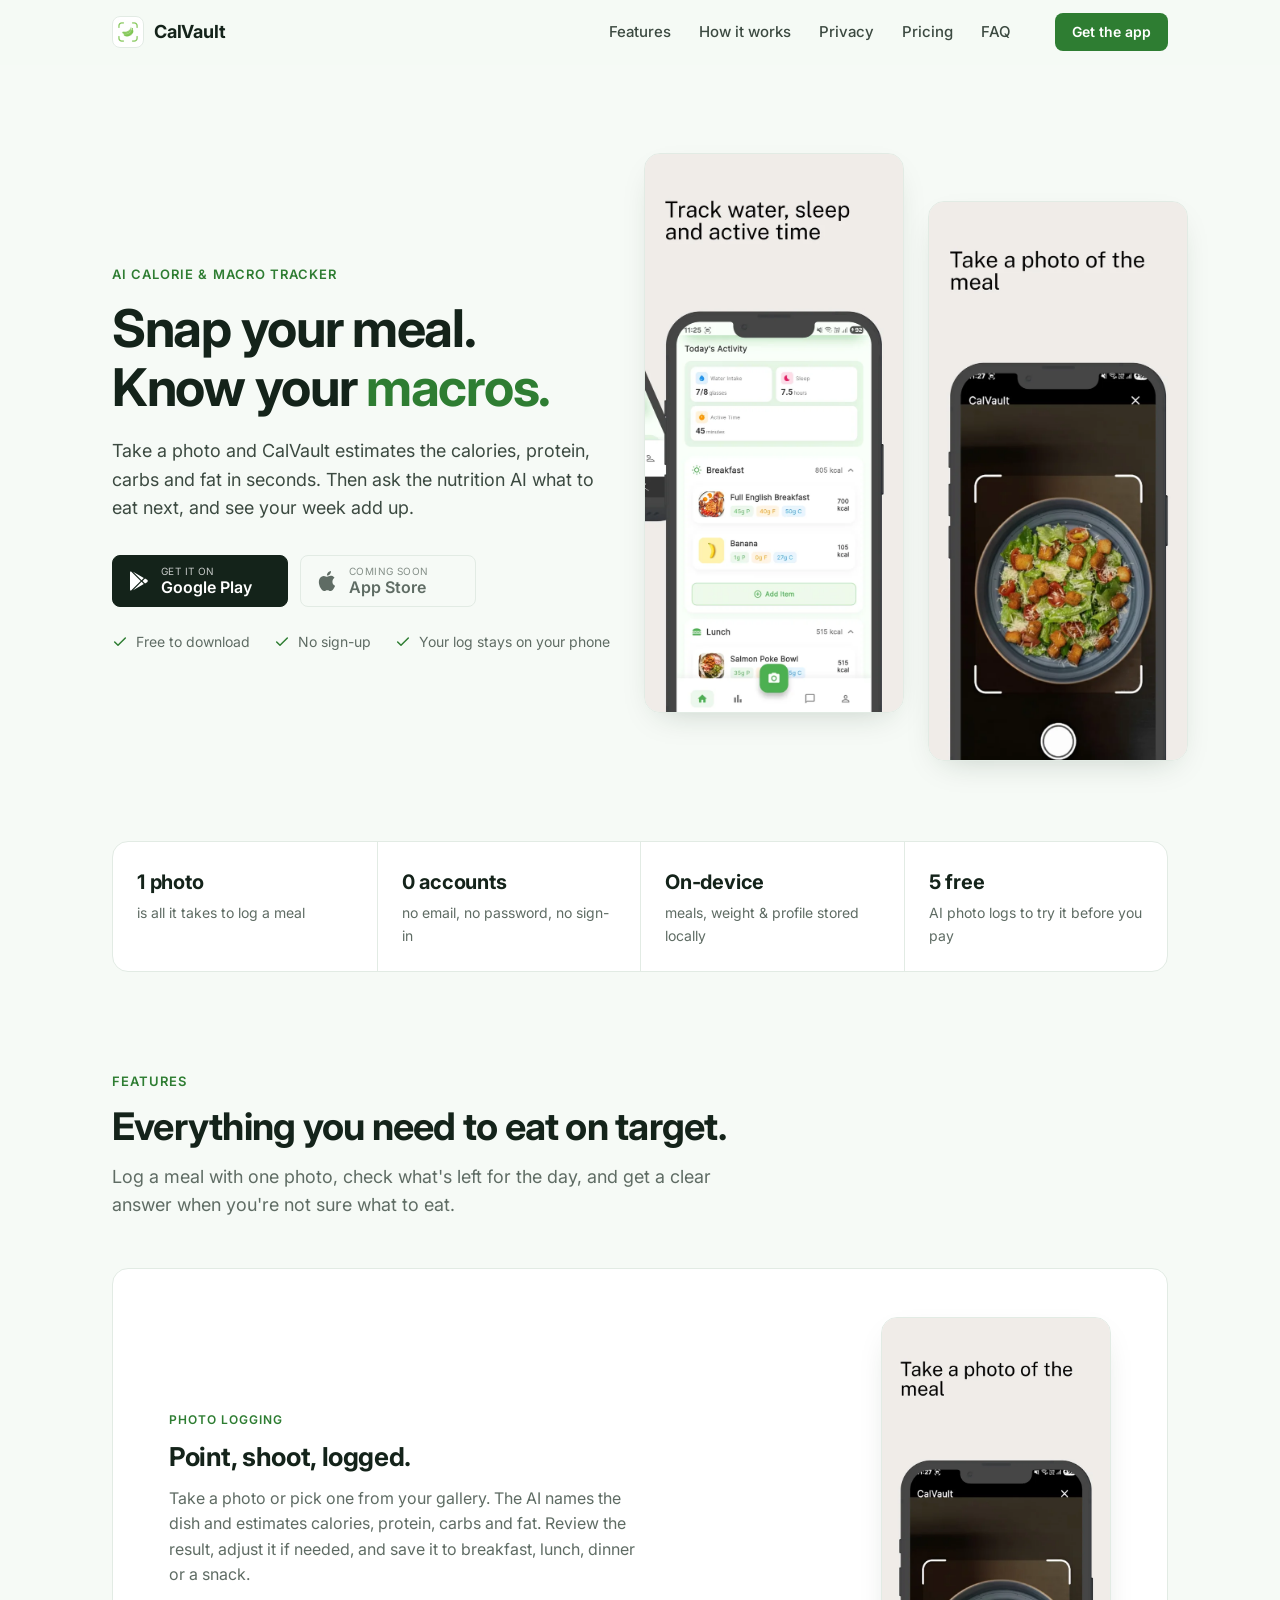
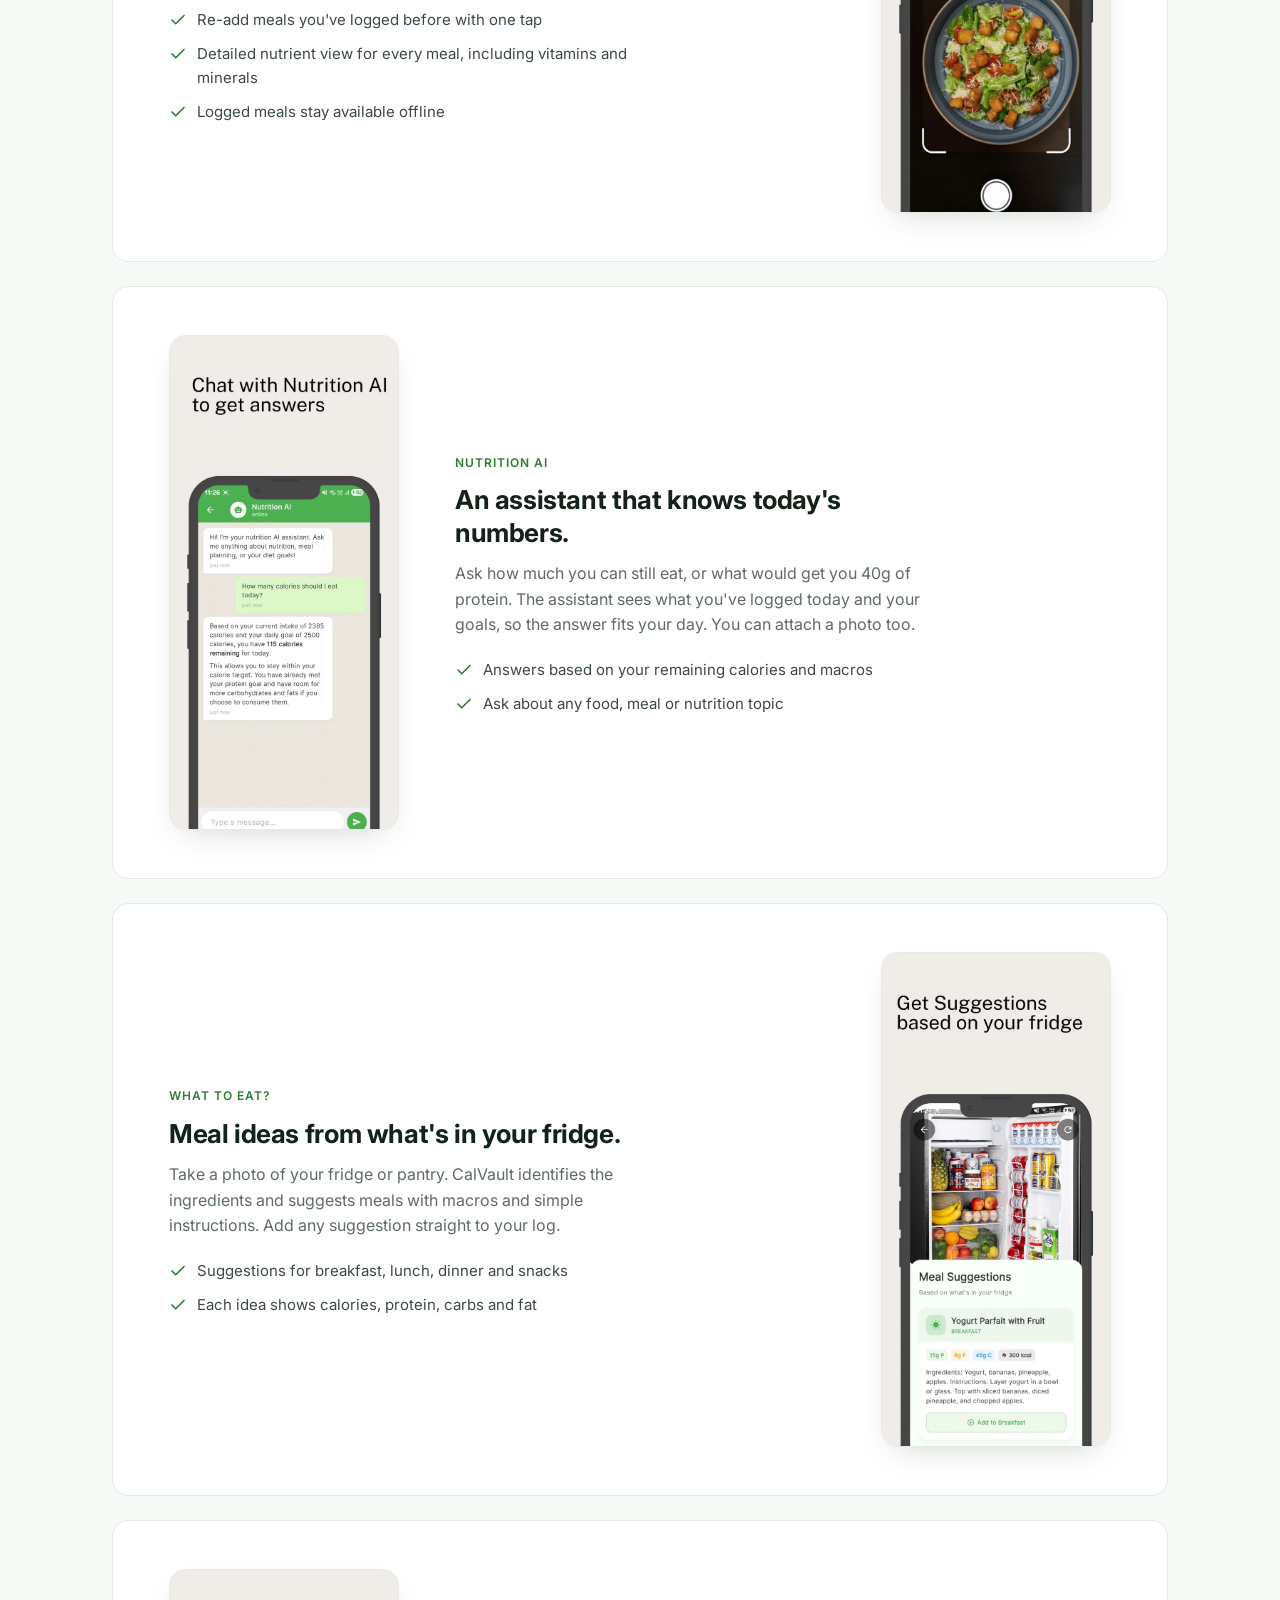
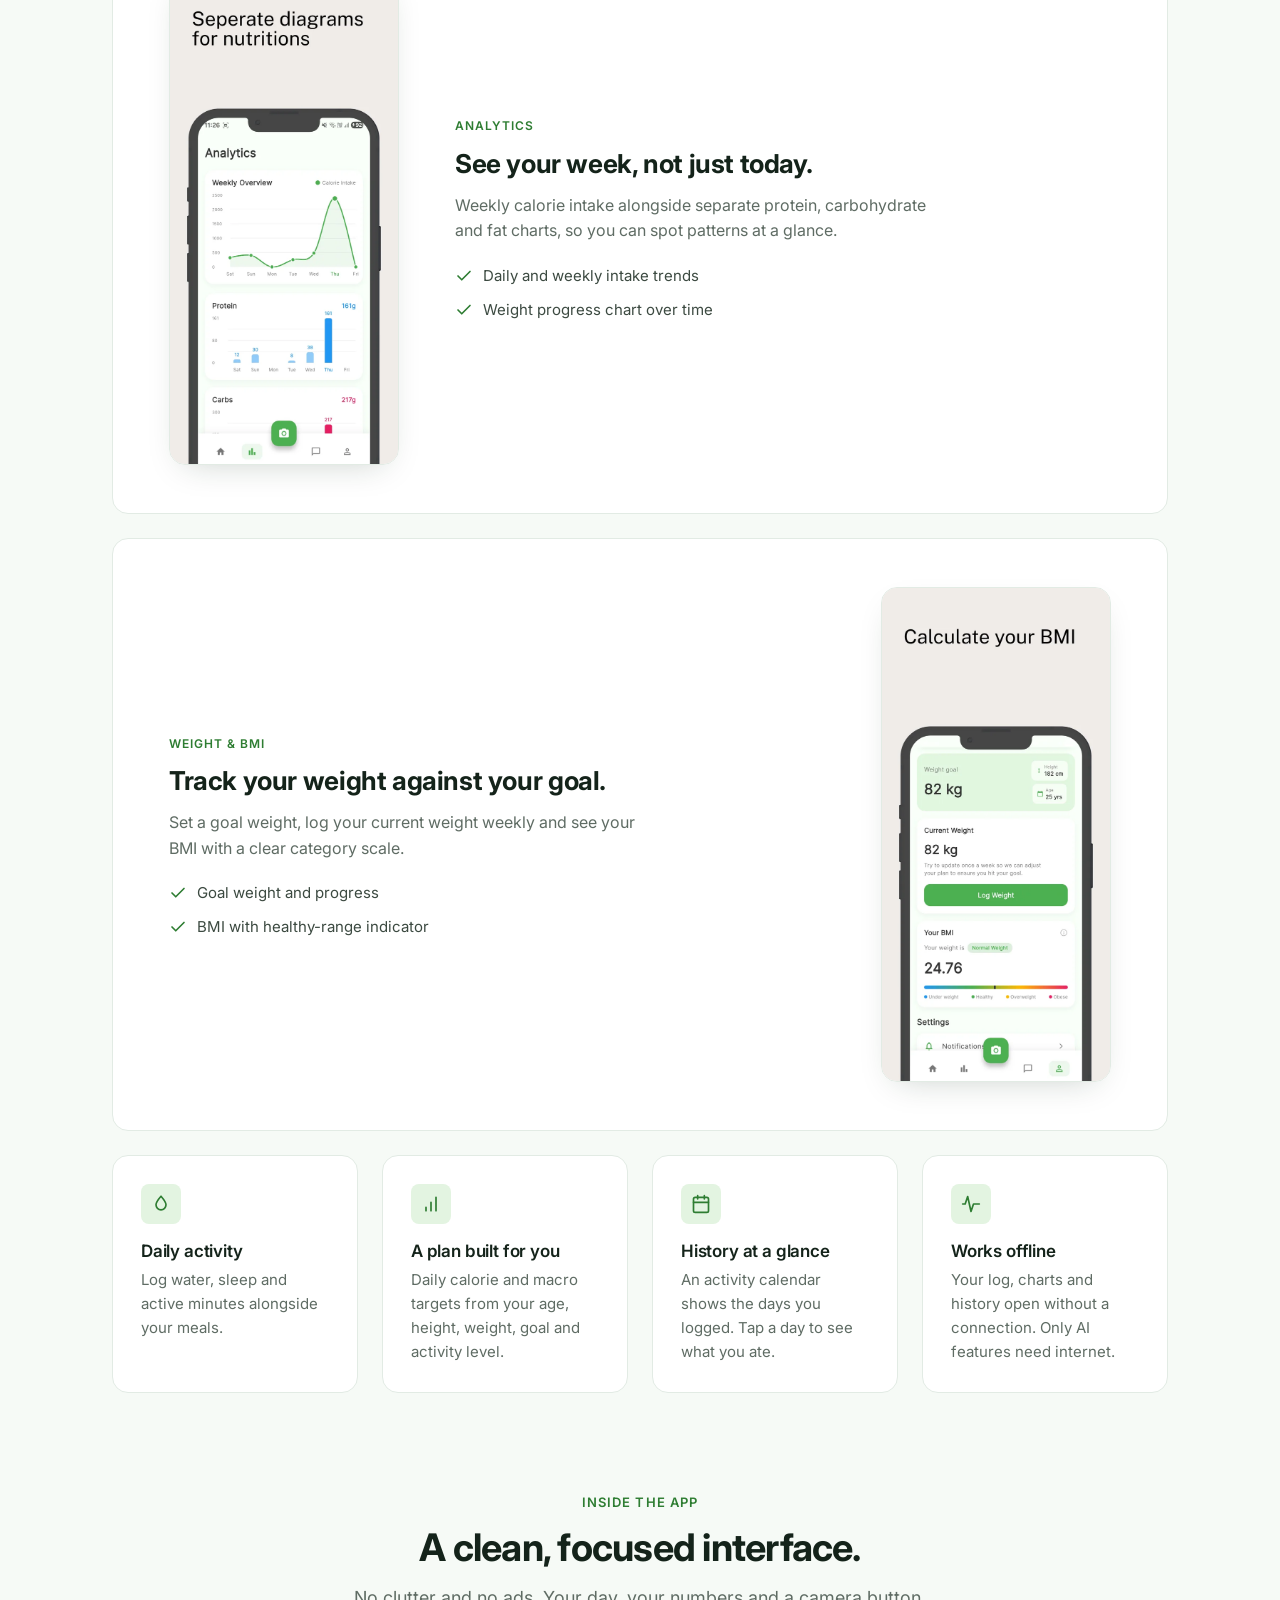
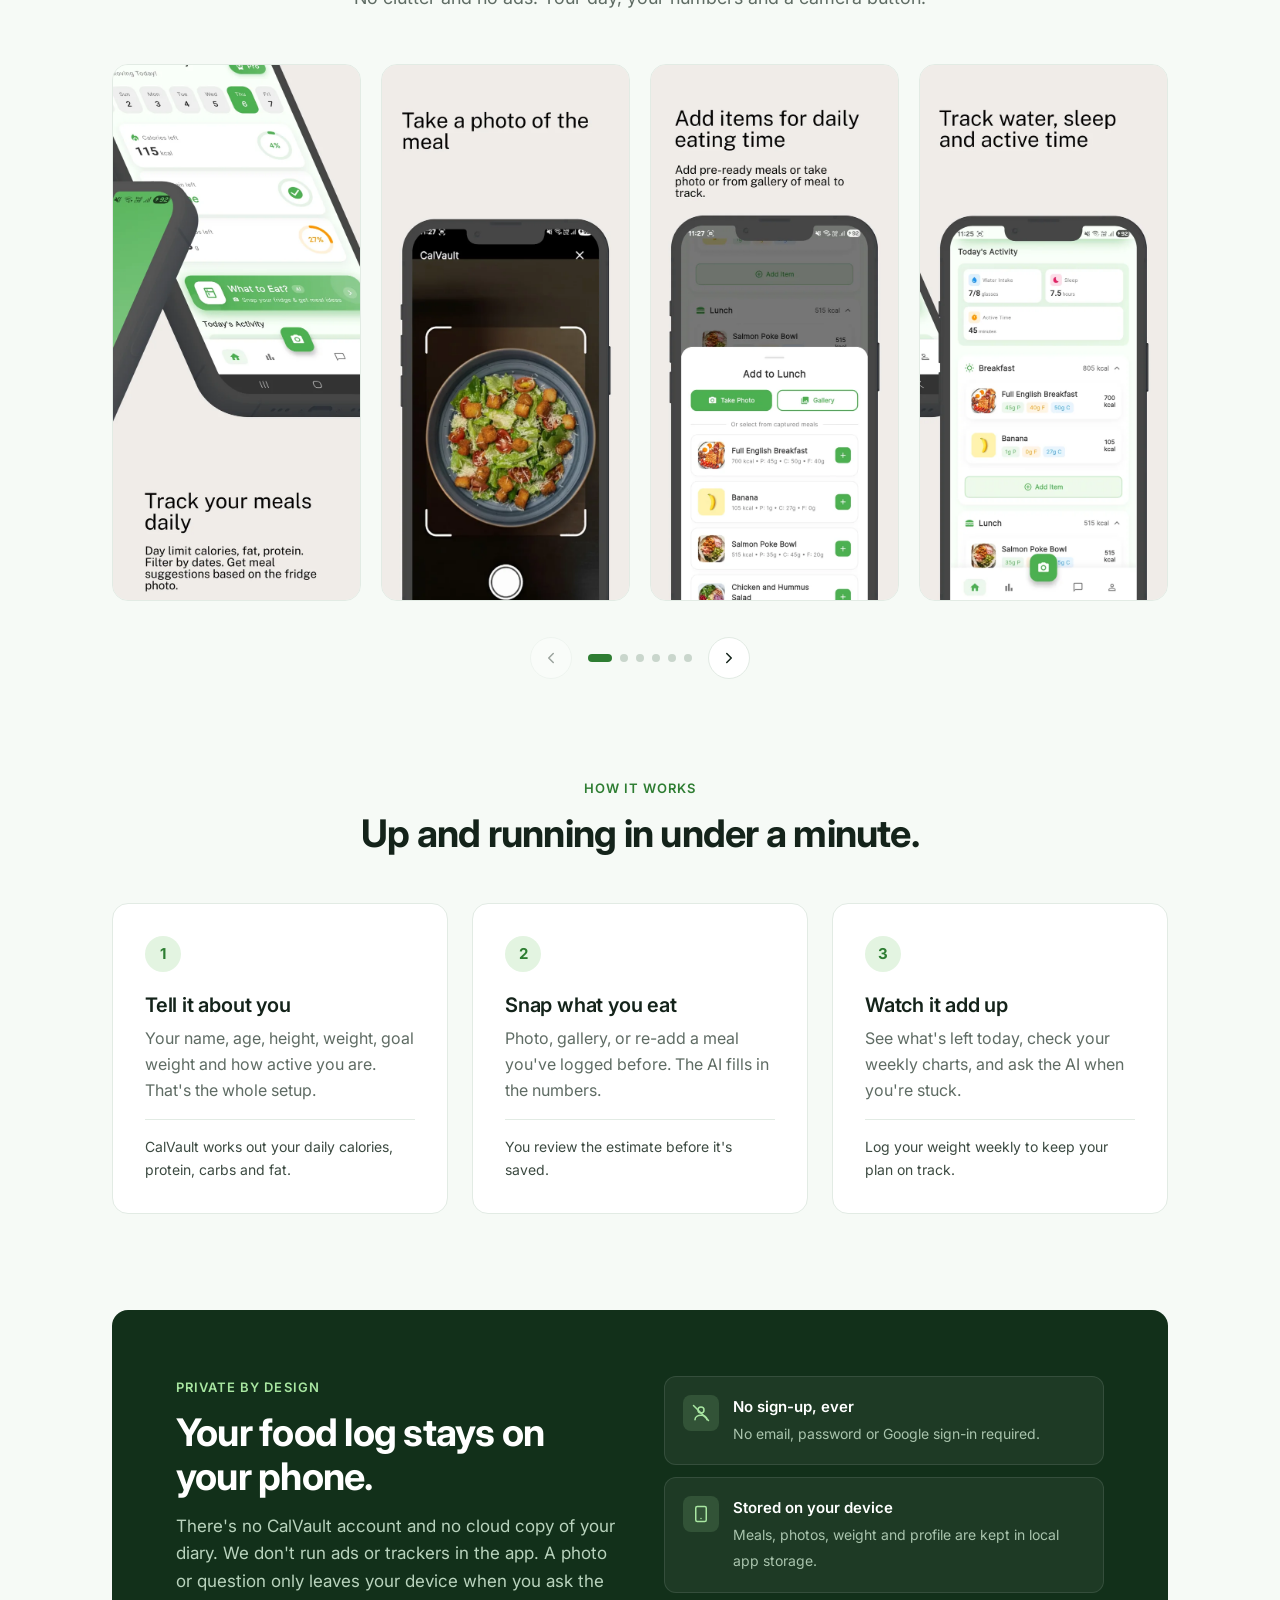
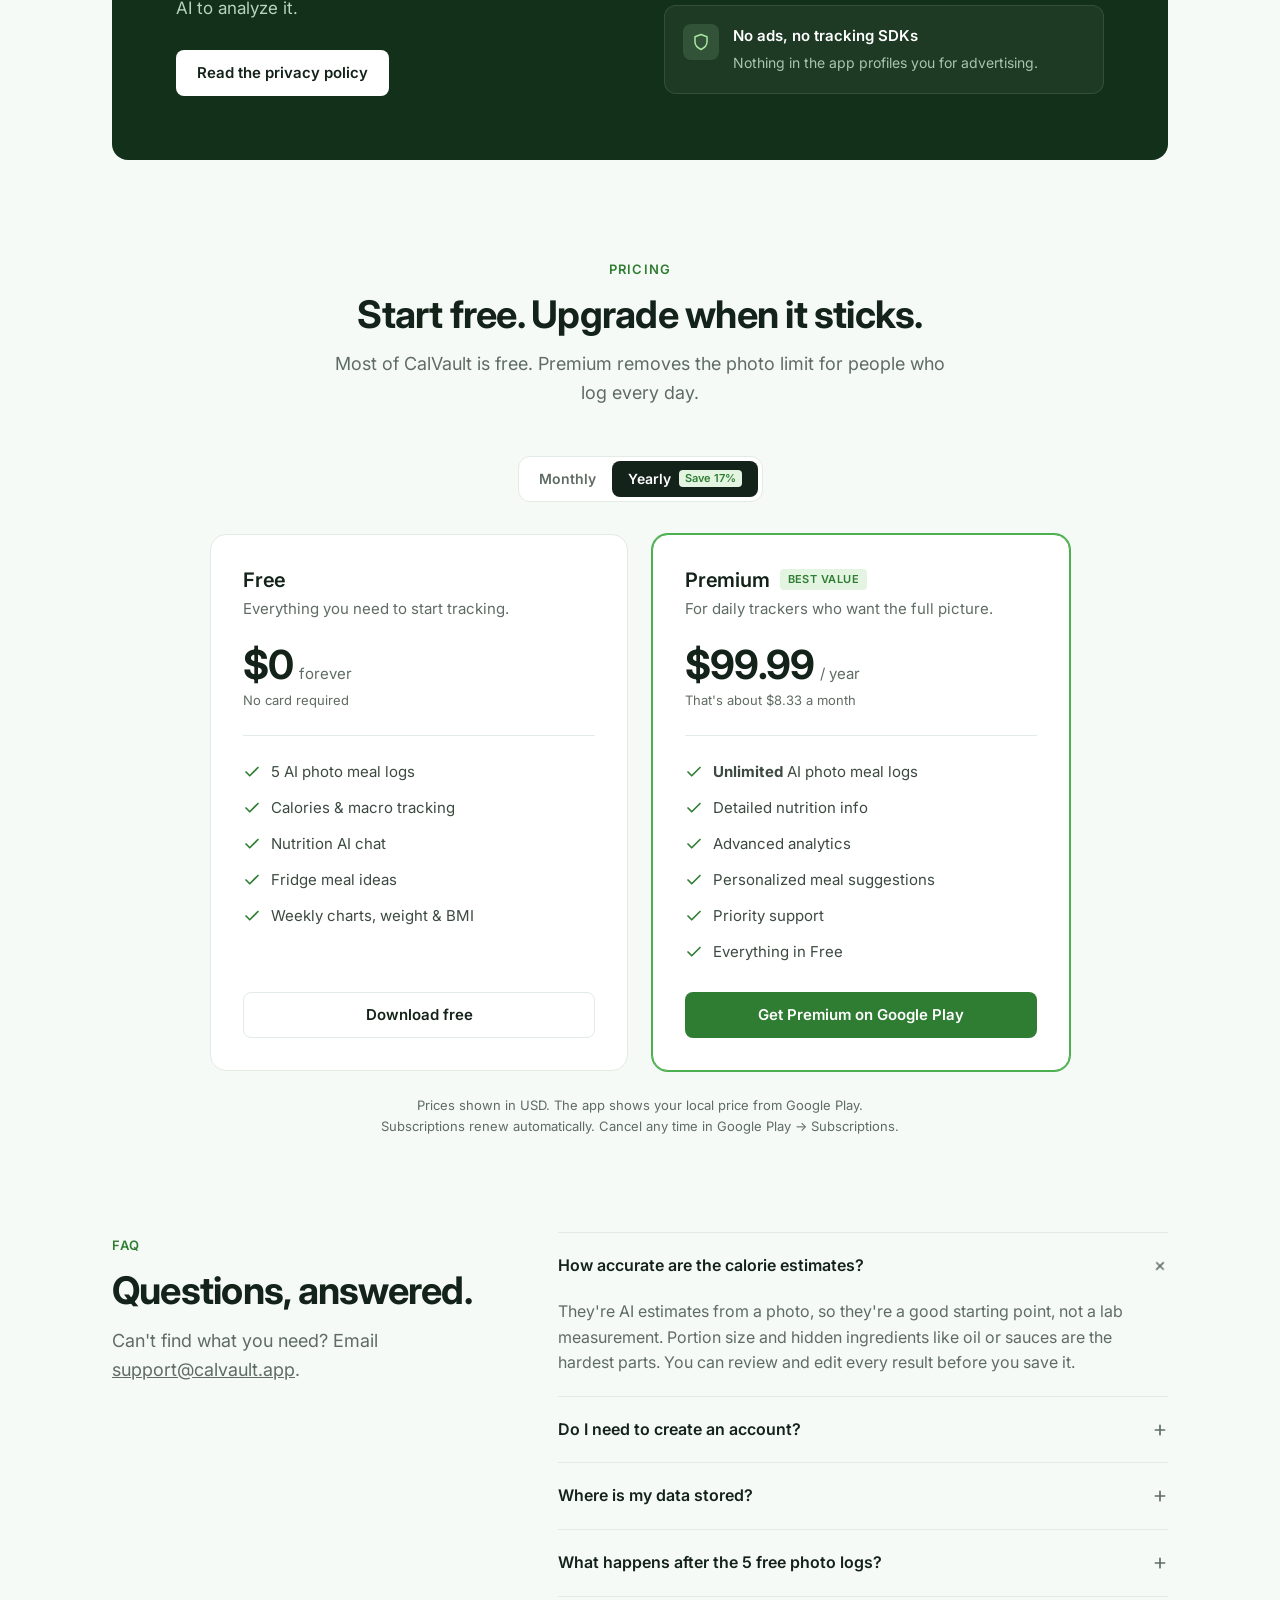
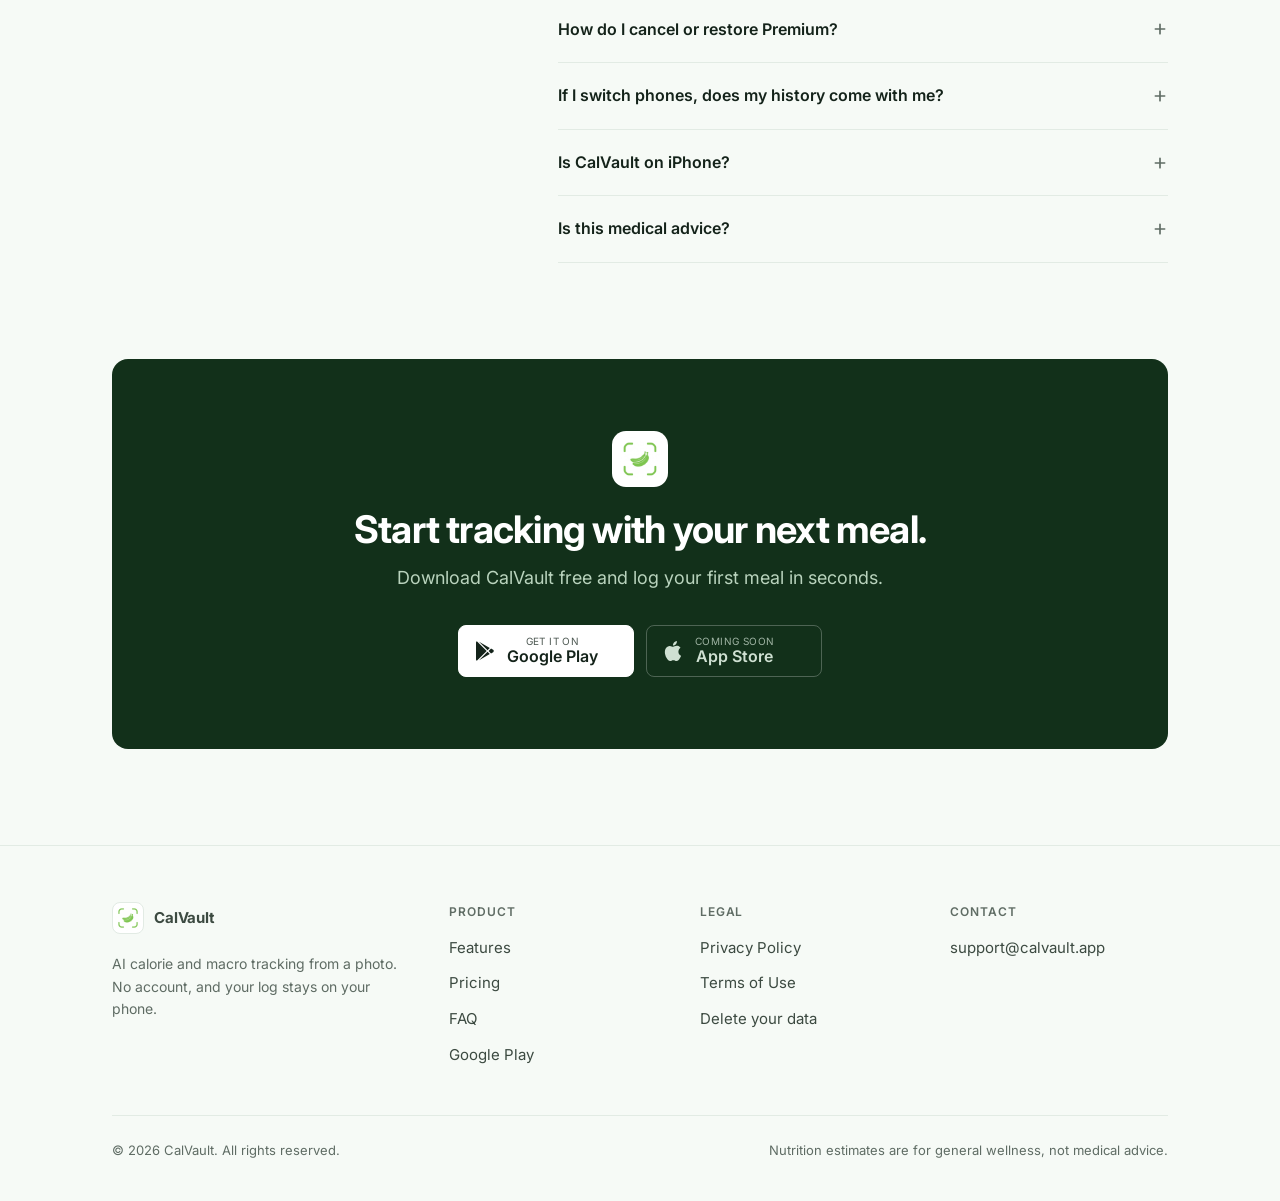
==== commit 5c7bad78: "Add main functionality, privacy policy, terms of use, sitemap, and robots.txt - Implement main.js fo" ====
--- a/index.html
+++ b/index.html
@@ -1,573 +1,474 @@
 <!DOCTYPE html>
-<html lang="en">
+<html lang="en" class="no-js">
 <head>
-    <meta charset="UTF-8">
-    <meta name="viewport" content="width=device-width, initial-scale=1.0">
-    <title>CalVault - AI-Powered Calorie Tracker | Smart Nutrition App</title>
-    <meta name="description" content="Track calories instantly with AI. Snap a photo of your meal and get instant nutritional insights. Download CalVault - your smart nutrition companion.">
-    <meta name="keywords" content="calorie tracker, nutrition app, AI food scanner, diet app, meal tracking, health app">
-    <meta name="author" content="CalVault">
-    <link rel="canonical" href="https://calvault.app">
-    
-    <!-- Favicon -->
-    <link rel="icon" type="image/png" href="https://play-lh.googleusercontent.com/Fcr014qRw_RkuqGJK6qFrDNexyIvPqTNODnagf_NMcK6ISYOBMnaSq8uLvU5Cs5G7TWEzwxJqC7XBZohyst3LA=w480-h960-rw">
-    <link rel="apple-touch-icon" href="https://play-lh.googleusercontent.com/Fcr014qRw_RkuqGJK6qFrDNexyIvPqTNODnagf_NMcK6ISYOBMnaSq8uLvU5Cs5G7TWEzwxJqC7XBZohyst3LA=w480-h960-rw">
-    
-    <meta property="og:title" content="CalVault - AI-Powered Calorie Tracker">
-    <meta property="og:description" content="Track calories instantly with AI. Your smart nutrition companion.">
-    <meta property="og:type" content="website">
-    <meta property="og:image" content="https://play-lh.googleusercontent.com/Fcr014qRw_RkuqGJK6qFrDNexyIvPqTNODnagf_NMcK6ISYOBMnaSq8uLvU5Cs5G7TWEzwxJqC7XBZohyst3LA=w480-h960-rw">
-    
-    <link rel="stylesheet" href="main.css">
-    <link rel="preconnect" href="https://fonts.googleapis.com">
-    <link rel="preconnect" href="https://fonts.gstatic.com" crossorigin>
-    <link href="https://fonts.googleapis.com/css2?family=Outfit:wght@300;400;500;600;700;800&display=swap" rel="stylesheet">
-    
+  <meta charset="UTF-8">
+  <meta name="viewport" content="width=device-width, initial-scale=1.0">
+  <title>CalVault — AI Calorie Tracker: Snap a Photo, Get the Macros</title>
+  <meta name="description" content="CalVault estimates calories, protein, carbs and fat from a photo of your meal. Ask a nutrition AI what to eat, get meal ideas from your fridge, and track weight and BMI. No account needed — your log stays on your phone.">
+  <link rel="canonical" href="https://calvault.app/">
+  <meta name="theme-color" content="#f6faf6">
+
+  <link rel="icon" type="image/png" href="assets/logo.png">
+  <link rel="apple-touch-icon" href="assets/logo.png">
+
+  <meta property="og:type" content="website">
+  <meta property="og:site_name" content="CalVault">
+  <meta property="og:title" content="CalVault — Snap a photo, get the macros">
+  <meta property="og:description" content="AI calorie and macro tracking from a photo. No account needed — your food log stays on your phone.">
+  <meta property="og:url" content="https://calvault.app/">
+  <meta property="og:image" content="https://calvault.app/assets/og.png">
+  <meta property="og:image:width" content="1200">
+  <meta property="og:image:height" content="630">
+  <meta name="twitter:card" content="summary_large_image">
+
+  <link rel="preconnect" href="https://fonts.googleapis.com">
+  <link rel="preconnect" href="https://fonts.gstatic.com" crossorigin>
+  <link href="https://fonts.googleapis.com/css2?family=Inter:wght@400;500;600;700&display=swap" rel="stylesheet">
+  <link rel="stylesheet" href="main.css">
+
+  <script>document.documentElement.classList.remove('no-js');</script>
+  <script defer data-website-id="696v3k585l6f0e69" src="https://analytics.mrfirdavs.uz/js/script.js"></script>
+
+  <script type="application/ld+json">
+  {
+    "@context": "https://schema.org",
+    "@type": "MobileApplication",
+    "name": "CalVault",
+    "operatingSystem": "Android",
+    "applicationCategory": "HealthApplication",
+    "description": "AI calorie and macro tracker. Snap a photo of your meal to estimate calories, protein, carbs and fat.",
+    "url": "https://calvault.app/",
+    "downloadUrl": "https://play.google.com/store/apps/details?id=com.mrfirdavs.calvault",
+    "offers": { "@type": "Offer", "price": "0", "priceCurrency": "USD" }
+  }
+  </script>
 </head>
 <body>
-    <!-- Header -->
-    <header class="header">
-        <nav class="nav glass-card">
-            <a href="#" class="logo">
-                <img src="https://play-lh.googleusercontent.com/Fcr014qRw_RkuqGJK6qFrDNexyIvPqTNODnagf_NMcK6ISYOBMnaSq8uLvU5Cs5G7TWEzwxJqC7XBZohyst3LA=w480-h960-rw" alt="CalVault" style="width: 40px; height: 40px; border-radius: 8px;">
-                <span class="logo-text">CalVault</span>
+  <a class="skip-link" href="#main">Skip to content</a>
+
+  <!-- ============ Header ============ -->
+  <header class="site-header" id="top">
+    <div class="container nav">
+      <a href="#top" class="brand" aria-label="CalVault home">
+        <img src="assets/logo.png" alt="" width="36" height="36">
+        CalVault
+      </a>
+      <ul class="nav-links">
+        <li><a href="#features">Features</a></li>
+        <li><a href="#how-it-works">How it works</a></li>
+        <li><a href="#privacy">Privacy</a></li>
+        <li><a href="#pricing">Pricing</a></li>
+        <li><a href="#faq">FAQ</a></li>
+      </ul>
+      <a class="btn btn-primary btn-sm nav-cta" href="https://play.google.com/store/apps/details?id=com.mrfirdavs.calvault" target="_blank" rel="noopener">Get the app</a>
+      <button class="menu-btn" id="menuBtn" aria-label="Open menu" aria-expanded="false" aria-controls="mobileMenu">
+        <svg viewBox="0 0 24 24" fill="none" stroke="currentColor" stroke-width="2" stroke-linecap="round"><path d="M4 7h16M4 12h16M4 17h16"/></svg>
+      </button>
+    </div>
+    <nav class="mobile-menu" id="mobileMenu" aria-label="Mobile">
+      <ul>
+        <li><a href="#features">Features</a></li>
+        <li><a href="#how-it-works">How it works</a></li>
+        <li><a href="#privacy">Privacy</a></li>
+        <li><a href="#pricing">Pricing</a></li>
+        <li><a href="#faq">FAQ</a></li>
+      </ul>
+      <a class="btn btn-primary" href="https://play.google.com/store/apps/details?id=com.mrfirdavs.calvault" target="_blank" rel="noopener">Get it on Google Play</a>
+    </nav>
+  </header>
+
+  <main id="main">
+
+    <!-- ============ Hero ============ -->
+    <section class="hero">
+      <div class="container hero-grid">
+        <div class="hero-copy">
+          <span class="eyebrow">AI calorie &amp; macro tracker</span>
+          <h1>Snap your meal.<br>Know your <span class="accent">macros.</span></h1>
+          <p class="hero-lede">Take a photo and CalVault estimates the calories, protein, carbs and fat in seconds. Then ask the nutrition AI what to eat next, and see your week add up.</p>
+
+          <div class="store-row">
+            <a class="store-btn" href="https://play.google.com/store/apps/details?id=com.mrfirdavs.calvault" target="_blank" rel="noopener">
+              <svg viewBox="0 0 24 24" fill="currentColor" aria-hidden="true"><path d="M3 20.5v-17c0-.59.34-1.11.84-1.35L13.69 12l-9.85 9.85c-.5-.25-.84-.76-.84-1.35zm13.81-5.38L6.05 21.34l8.49-8.49 2.27 2.27zm3.35-4.31c.34.27.64.79.64 1.18 0 .4-.21.85-.64 1.18l-2.12 1.23-2.5-2.5 2.5-2.5 2.12 1.41zM6.05 2.66l10.76 6.22-2.27 2.27-8.49-8.49z"/></svg>
+              <span><small>GET IT ON</small><strong>Google Play</strong></span>
             </a>
-
-            <ul class="nav-links">
-                <li><a href="#features">Features</a></li>
-                <li><a href="#how-it-works">How It Works</a></li>
-                <li><a href="#pricing">Pricing</a></li>
+            <span class="store-btn is-soon" aria-label="App Store — coming soon">
+              <svg viewBox="0 0 24 24" fill="currentColor" aria-hidden="true"><path d="M18.71 19.5c-.83 1.24-1.71 2.45-3.05 2.47-1.34.03-1.77-.79-3.29-.79-1.53 0-2 .77-3.27.82-1.31.05-2.3-1.32-3.14-2.53C4.25 17 2.94 12.45 4.7 9.39c.87-1.52 2.43-2.48 4.12-2.51 1.28-.02 2.5.87 3.29.87.78 0 2.26-1.07 3.81-.91.65.03 2.47.26 3.64 1.98-.09.06-2.17 1.28-2.15 3.81.03 3.02 2.65 4.03 2.68 4.04-.03.07-.42 1.44-1.38 2.83M13 3.5c.73-.83 1.94-1.46 2.94-1.5.13 1.17-.34 2.35-1.04 3.19-.69.85-1.83 1.51-2.95 1.42-.15-1.15.41-2.35 1.05-3.11z"/></svg>
+              <span><small>COMING SOON</small><strong>App Store</strong></span>
+            </span>
+          </div>
+
+          <ul class="trust-row">
+            <li><svg viewBox="0 0 24 24" fill="none" stroke="currentColor" stroke-width="2.2" stroke-linecap="round" stroke-linejoin="round"><path d="M20 6 9 17l-5-5"/></svg>Free to download</li>
+            <li><svg viewBox="0 0 24 24" fill="none" stroke="currentColor" stroke-width="2.2" stroke-linecap="round" stroke-linejoin="round"><path d="M20 6 9 17l-5-5"/></svg>No sign-up</li>
+            <li><svg viewBox="0 0 24 24" fill="none" stroke="currentColor" stroke-width="2.2" stroke-linecap="round" stroke-linejoin="round"><path d="M20 6 9 17l-5-5"/></svg>Your log stays on your phone</li>
+          </ul>
+        </div>
+
+        <div class="hero-devices">
+          <img class="shot" src="assets/screens/activity.webp" alt="CalVault home screen with today's meals and activity" width="640" height="1385">
+          <img class="shot" src="assets/screens/camera.webp" alt="CalVault camera scanning a meal" width="640" height="1385">
+        </div>
+      </div>
+    </section>
+
+    <!-- ============ Facts ============ -->
+    <section aria-label="CalVault at a glance">
+      <div class="container">
+        <div class="facts-grid reveal">
+          <div class="fact"><b>1 photo</b><span>is all it takes to log a meal</span></div>
+          <div class="fact"><b>0 accounts</b><span>no email, no password, no sign-in</span></div>
+          <div class="fact"><b>On-device</b><span>meals, weight &amp; profile stored locally</span></div>
+          <div class="fact"><b>5 free</b><span>AI photo logs to try it before you pay</span></div>
+        </div>
+      </div>
+    </section>
+
+    <!-- ============ Features ============ -->
+    <section class="section" id="features">
+      <div class="container">
+        <div class="section-head">
+          <span class="eyebrow">Features</span>
+          <h2>Everything you need to eat on target.</h2>
+          <p>Log a meal with one photo, check what's left for the day, and get a clear answer when you're not sure what to eat.</p>
+        </div>
+        <div class="feature-rows">
+          <article class="card feature-row reveal">
+            <div class="feature-copy">
+              <span class="eyebrow">Photo logging</span>
+              <h3>Point, shoot, logged.</h3>
+              <p>Take a photo or pick one from your gallery. The AI names the dish and estimates calories, protein, carbs and fat. Review the result, adjust it if needed, and save it to breakfast, lunch, dinner or a snack.</p>
+              <ul class="check-list">
+                <li><svg viewBox="0 0 24 24" fill="none" stroke="currentColor" stroke-width="2.2" stroke-linecap="round" stroke-linejoin="round"><path d="M20 6 9 17l-5-5"/></svg>Re-add meals you've logged before with one tap</li>
+                <li><svg viewBox="0 0 24 24" fill="none" stroke="currentColor" stroke-width="2.2" stroke-linecap="round" stroke-linejoin="round"><path d="M20 6 9 17l-5-5"/></svg>Detailed nutrient view for every meal, including vitamins and minerals</li>
+                <li><svg viewBox="0 0 24 24" fill="none" stroke="currentColor" stroke-width="2.2" stroke-linecap="round" stroke-linejoin="round"><path d="M20 6 9 17l-5-5"/></svg>Logged meals stay available offline</li>
+              </ul>
+            </div>
+            <div class="feature-media"><img class="shot" src="assets/screens/camera.webp" alt="Camera scanning a salad" width="640" height="1385" loading="lazy"></div>
+          </article>
+
+          <article class="card feature-row reveal">
+            <div class="feature-copy">
+              <span class="eyebrow">Nutrition AI</span>
+              <h3>An assistant that knows today's numbers.</h3>
+              <p>Ask how much you can still eat, or what would get you 40g of protein. The assistant sees what you've logged today and your goals, so the answer fits your day. You can attach a photo too.</p>
+              <ul class="check-list">
+                <li><svg viewBox="0 0 24 24" fill="none" stroke="currentColor" stroke-width="2.2" stroke-linecap="round" stroke-linejoin="round"><path d="M20 6 9 17l-5-5"/></svg>Answers based on your remaining calories and macros</li>
+                <li><svg viewBox="0 0 24 24" fill="none" stroke="currentColor" stroke-width="2.2" stroke-linecap="round" stroke-linejoin="round"><path d="M20 6 9 17l-5-5"/></svg>Ask about any food, meal or nutrition topic</li>
+              </ul>
+            </div>
+            <div class="feature-media"><img class="shot" src="assets/screens/chat.webp" alt="Nutrition AI chat answering how many calories are left" width="640" height="1385" loading="lazy"></div>
+          </article>
+
+          <article class="card feature-row reveal">
+            <div class="feature-copy">
+              <span class="eyebrow">What to eat?</span>
+              <h3>Meal ideas from what's in your fridge.</h3>
+              <p>Take a photo of your fridge or pantry. CalVault identifies the ingredients and suggests meals with macros and simple instructions. Add any suggestion straight to your log.</p>
+              <ul class="check-list">
+                <li><svg viewBox="0 0 24 24" fill="none" stroke="currentColor" stroke-width="2.2" stroke-linecap="round" stroke-linejoin="round"><path d="M20 6 9 17l-5-5"/></svg>Suggestions for breakfast, lunch, dinner and snacks</li>
+                <li><svg viewBox="0 0 24 24" fill="none" stroke="currentColor" stroke-width="2.2" stroke-linecap="round" stroke-linejoin="round"><path d="M20 6 9 17l-5-5"/></svg>Each idea shows calories, protein, carbs and fat</li>
+              </ul>
+            </div>
+            <div class="feature-media"><img class="shot" src="assets/screens/fridge.webp" alt="Meal suggestions generated from a fridge photo" width="640" height="1385" loading="lazy"></div>
+          </article>
+
+          <article class="card feature-row reveal">
+            <div class="feature-copy">
+              <span class="eyebrow">Analytics</span>
+              <h3>See your week, not just today.</h3>
+              <p>Weekly calorie intake alongside separate protein, carbohydrate and fat charts, so you can spot patterns at a glance.</p>
+              <ul class="check-list">
+                <li><svg viewBox="0 0 24 24" fill="none" stroke="currentColor" stroke-width="2.2" stroke-linecap="round" stroke-linejoin="round"><path d="M20 6 9 17l-5-5"/></svg>Daily and weekly intake trends</li>
+                <li><svg viewBox="0 0 24 24" fill="none" stroke="currentColor" stroke-width="2.2" stroke-linecap="round" stroke-linejoin="round"><path d="M20 6 9 17l-5-5"/></svg>Weight progress chart over time</li>
+              </ul>
+            </div>
+            <div class="feature-media"><img class="shot" src="assets/screens/analytics.webp" alt="Weekly calorie and protein charts" width="640" height="1385" loading="lazy"></div>
+          </article>
+
+          <article class="card feature-row reveal">
+            <div class="feature-copy">
+              <span class="eyebrow">Weight & BMI</span>
+              <h3>Track your weight against your goal.</h3>
+              <p>Set a goal weight, log your current weight weekly and see your BMI with a clear category scale.</p>
+              <ul class="check-list">
+                <li><svg viewBox="0 0 24 24" fill="none" stroke="currentColor" stroke-width="2.2" stroke-linecap="round" stroke-linejoin="round"><path d="M20 6 9 17l-5-5"/></svg>Goal weight and progress</li>
+                <li><svg viewBox="0 0 24 24" fill="none" stroke="currentColor" stroke-width="2.2" stroke-linecap="round" stroke-linejoin="round"><path d="M20 6 9 17l-5-5"/></svg>BMI with healthy-range indicator</li>
+              </ul>
+            </div>
+            <div class="feature-media"><img class="shot" src="assets/screens/profile.webp" alt="Weight goal, current weight and BMI" width="640" height="1385" loading="lazy"></div>
+          </article>
+        </div>
+        <div class="mini-grid">
+          <article class="card mini reveal">
+            <div class="ico"><svg viewBox="0 0 24 24" fill="none" stroke="currentColor" stroke-width="2" stroke-linecap="round" stroke-linejoin="round"><path d="M12 2.7c-3 3.4-6 6.9-6 10.3a6 6 0 0 0 12 0c0-3.4-3-6.9-6-10.3z"/></svg></div>
+            <h3>Daily activity</h3>
+            <p>Log water, sleep and active minutes alongside your meals.</p>
+          </article>
+          <article class="card mini reveal">
+            <div class="ico"><svg viewBox="0 0 24 24" fill="none" stroke="currentColor" stroke-width="2" stroke-linecap="round" stroke-linejoin="round"><path d="M12 20V10M18 20V4M6 20v-4"/></svg></div>
+            <h3>A plan built for you</h3>
+            <p>Daily calorie and macro targets from your age, height, weight, goal and activity level.</p>
+          </article>
+          <article class="card mini reveal">
+            <div class="ico"><svg viewBox="0 0 24 24" fill="none" stroke="currentColor" stroke-width="2" stroke-linecap="round" stroke-linejoin="round"><rect x="3" y="4" width="18" height="18" rx="2"/><path d="M16 2v4M8 2v4M3 10h18"/></svg></div>
+            <h3>History at a glance</h3>
+            <p>An activity calendar shows the days you logged. Tap a day to see what you ate.</p>
+          </article>
+          <article class="card mini reveal">
+            <div class="ico"><svg viewBox="0 0 24 24" fill="none" stroke="currentColor" stroke-width="2" stroke-linecap="round" stroke-linejoin="round"><path d="M2 12h3l3-9 4 18 3-9h7"/></svg></div>
+            <h3>Works offline</h3>
+            <p>Your log, charts and history open without a connection. Only AI features need internet.</p>
+          </article>
+        </div>
+      </div>
+    </section>
+
+    <!-- ============ Screens ============ -->
+    <section class="section" id="screens">
+      <div class="container">
+        <div class="section-head center">
+          <span class="eyebrow">Inside the app</span>
+          <h2>A clean, focused interface.</h2>
+          <p>No clutter and no ads. Your day, your numbers and a camera button.</p>
+        </div>
+        <div class="slideshow">
+          <div class="slides" id="slides" tabindex="0" aria-label="App screenshots">
+            <img class="slide" src="assets/screens/meals.webp" alt="Track your meals daily" width="640" height="1385" loading="lazy">
+            <img class="slide" src="assets/screens/camera.webp" alt="Take a photo of the meal" width="640" height="1385" loading="lazy">
+            <img class="slide" src="assets/screens/add-meal.webp" alt="Add items for each meal" width="640" height="1385" loading="lazy">
+            <img class="slide" src="assets/screens/activity.webp" alt="Track water, sleep and active time" width="640" height="1385" loading="lazy">
+            <img class="slide" src="assets/screens/analytics.webp" alt="Separate charts for each nutrient" width="640" height="1385" loading="lazy">
+            <img class="slide" src="assets/screens/weight.webp" alt="Analyze weight and history" width="640" height="1385" loading="lazy">
+            <img class="slide" src="assets/screens/chat.webp" alt="Chat with Nutrition AI" width="640" height="1385" loading="lazy">
+            <img class="slide" src="assets/screens/fridge.webp" alt="Get suggestions based on your fridge" width="640" height="1385" loading="lazy">
+            <img class="slide" src="assets/screens/profile.webp" alt="Calculate your BMI" width="640" height="1385" loading="lazy">
+          </div>
+          <div class="slide-controls">
+            <button class="icon-btn" id="slidePrev" aria-label="Previous screenshot"><svg viewBox="0 0 24 24" fill="none" stroke="currentColor" stroke-width="2" stroke-linecap="round" stroke-linejoin="round"><path d="m15 18-6-6 6-6"/></svg></button>
+            <div class="slide-dots" id="slideDots"></div>
+            <button class="icon-btn" id="slideNext" aria-label="Next screenshot"><svg viewBox="0 0 24 24" fill="none" stroke="currentColor" stroke-width="2" stroke-linecap="round" stroke-linejoin="round"><path d="m9 18 6-6-6-6"/></svg></button>
+          </div>
+        </div>
+      </div>
+    </section>
+
+    <!-- ============ How it works ============ -->
+    <section class="section" id="how-it-works">
+      <div class="container">
+        <div class="section-head center">
+          <span class="eyebrow">How it works</span>
+          <h2>Up and running in under a minute.</h2>
+        </div>
+        <div class="steps">
+          <div class="card step reveal">
+            <div class="num">1</div>
+            <h3>Tell it about you</h3>
+            <p>Your name, age, height, weight, goal weight and how active you are. That's the whole setup.</p>
+            <div class="detail">CalVault works out your daily calories, protein, carbs and fat.</div>
+          </div>
+          <div class="card step reveal">
+            <div class="num">2</div>
+            <h3>Snap what you eat</h3>
+            <p>Photo, gallery, or re-add a meal you've logged before. The AI fills in the numbers.</p>
+            <div class="detail">You review the estimate before it's saved.</div>
+          </div>
+          <div class="card step reveal">
+            <div class="num">3</div>
+            <h3>Watch it add up</h3>
+            <p>See what's left today, check your weekly charts, and ask the AI when you're stuck.</p>
+            <div class="detail">Log your weight weekly to keep your plan on track.</div>
+          </div>
+        </div>
+      </div>
+    </section>
+
+    <!-- ============ Privacy ============ -->
+    <section class="section" id="privacy">
+      <div class="container">
+        <div class="privacy-band reveal">
+          <div style="position: relative; z-index: 1;">
+            <span class="eyebrow">Private by design</span>
+            <h2>Your food log stays on your phone.</h2>
+            <p>There's no CalVault account and no cloud copy of your diary. We don't run ads or trackers in the app. A photo or question only leaves your device when you ask the AI to analyze it.</p>
+            <a class="btn" href="privacy/">Read the privacy policy</a>
+          </div>
+          <ul class="privacy-points">
+            <li>
+              <span class="ico"><svg viewBox="0 0 24 24" fill="none" stroke="currentColor" stroke-width="2" stroke-linecap="round" stroke-linejoin="round"><circle cx="12" cy="8" r="4"/><path d="M4 21c0-4 4-6 8-6s8 2 8 6"/><path d="m2 2 20 20"/></svg></span>
+              <div><b>No sign-up, ever</b><span>No email, password or Google sign-in required.</span></div>
+            </li>
+            <li>
+              <span class="ico"><svg viewBox="0 0 24 24" fill="none" stroke="currentColor" stroke-width="2" stroke-linecap="round" stroke-linejoin="round"><rect x="5" y="2" width="14" height="20" rx="2"/><path d="M12 18h.01"/></svg></span>
+              <div><b>Stored on your device</b><span>Meals, photos, weight and profile are kept in local app storage.</span></div>
+            </li>
+            <li>
+              <span class="ico"><svg viewBox="0 0 24 24" fill="none" stroke="currentColor" stroke-width="2" stroke-linecap="round" stroke-linejoin="round"><path d="M12 22s8-4 8-10V5l-8-3-8 3v7c0 6 8 10 8 10z"/></svg></span>
+              <div><b>No ads, no tracking SDKs</b><span>Nothing in the app profiles you for advertising.</span></div>
+            </li>
+          </ul>
+        </div>
+      </div>
+    </section>
+
+    <!-- ============ Pricing ============ -->
+    <section class="section" id="pricing">
+      <div class="container">
+        <div class="section-head center">
+          <span class="eyebrow">Pricing</span>
+          <h2>Start free. Upgrade when it sticks.</h2>
+          <p>Most of CalVault is free. Premium removes the photo limit for people who log every day.</p>
+        </div>
+
+        <div class="toggle-center">
+          <div class="billing-toggle" role="group" aria-label="Billing period">
+            <button type="button" data-period="monthly" aria-pressed="false">Monthly</button>
+            <button type="button" data-period="yearly" aria-pressed="true">Yearly <span class="save">Save 17%</span></button>
+          </div>
+        </div>
+
+        <div class="plans">
+          <div class="card plan reveal">
+            <h3>Free</h3>
+            <p class="desc">Everything you need to start tracking.</p>
+            <div class="price"><b>$0</b><span>forever</span></div>
+            <p class="price-note">No card required</p>
+            <ul>
+              <li><svg viewBox="0 0 24 24" fill="none" stroke="currentColor" stroke-width="2.2" stroke-linecap="round" stroke-linejoin="round"><path d="M20 6 9 17l-5-5"/></svg>5 AI photo meal logs</li>
+              <li><svg viewBox="0 0 24 24" fill="none" stroke="currentColor" stroke-width="2.2" stroke-linecap="round" stroke-linejoin="round"><path d="M20 6 9 17l-5-5"/></svg>Calories &amp; macro tracking</li>
+              <li><svg viewBox="0 0 24 24" fill="none" stroke="currentColor" stroke-width="2.2" stroke-linecap="round" stroke-linejoin="round"><path d="M20 6 9 17l-5-5"/></svg>Nutrition AI chat</li>
+              <li><svg viewBox="0 0 24 24" fill="none" stroke="currentColor" stroke-width="2.2" stroke-linecap="round" stroke-linejoin="round"><path d="M20 6 9 17l-5-5"/></svg>Fridge meal ideas</li>
+              <li><svg viewBox="0 0 24 24" fill="none" stroke="currentColor" stroke-width="2.2" stroke-linecap="round" stroke-linejoin="round"><path d="M20 6 9 17l-5-5"/></svg>Weekly charts, weight &amp; BMI</li>
             </ul>
-
-            <button class="btn btn-hero nav-cta">
-                Get Started
-                <svg width="16" height="16" viewBox="0 0 24 24" fill="none" stroke="currentColor" stroke-width="2" stroke-linecap="round" stroke-linejoin="round"><path d="M5 12h14"/><path d="m12 5 7 7-7 7"/></svg>
-            </button>
-
-            <button class="mobile-menu-btn" id="mobileMenuBtn" aria-label="Toggle menu">
-                <svg id="menuIcon" width="24" height="24" viewBox="0 0 24 24" fill="none" stroke="currentColor" stroke-width="2" stroke-linecap="round" stroke-linejoin="round"><line x1="4" x2="20" y1="12" y2="12"/><line x1="4" x2="20" y1="6" y2="6"/><line x1="4" x2="20" y1="18" y2="18"/></svg>
-                <svg id="closeIcon" width="24" height="24" viewBox="0 0 24 24" fill="none" stroke="currentColor" stroke-width="2" stroke-linecap="round" stroke-linejoin="round" style="display: none;"><path d="M18 6 6 18"/><path d="m6 6 12 12"/></svg>
-            </button>
-        </nav>
-
-        <div class="mobile-menu glass-card" id="mobileMenu">
+            <a class="btn btn-ghost" href="https://play.google.com/store/apps/details?id=com.mrfirdavs.calvault" target="_blank" rel="noopener">Download free</a>
+          </div>
+
+          <div class="card plan featured reveal">
+            <h3>Premium <span class="badge" id="planBadge">Best value</span></h3>
+            <p class="desc">For daily trackers who want the full picture.</p>
+            <div class="price"><b id="planPrice">$99.99</b><span id="planPeriod">/ year</span></div>
+            <p class="price-note" id="planNote">That's about $8.33 a month</p>
             <ul>
-                <li><a href="#features">Features</a></li>
-                <li><a href="#how-it-works">How It Works</a></li>
-                <li><a href="#pricing">Pricing</a></li>
+              <li><svg viewBox="0 0 24 24" fill="none" stroke="currentColor" stroke-width="2.2" stroke-linecap="round" stroke-linejoin="round"><path d="M20 6 9 17l-5-5"/></svg><span><strong>Unlimited</strong> AI photo meal logs</span></li>
+              <li><svg viewBox="0 0 24 24" fill="none" stroke="currentColor" stroke-width="2.2" stroke-linecap="round" stroke-linejoin="round"><path d="M20 6 9 17l-5-5"/></svg>Detailed nutrition info</li>
+              <li><svg viewBox="0 0 24 24" fill="none" stroke="currentColor" stroke-width="2.2" stroke-linecap="round" stroke-linejoin="round"><path d="M20 6 9 17l-5-5"/></svg>Advanced analytics</li>
+              <li><svg viewBox="0 0 24 24" fill="none" stroke="currentColor" stroke-width="2.2" stroke-linecap="round" stroke-linejoin="round"><path d="M20 6 9 17l-5-5"/></svg>Personalized meal suggestions</li>
+              <li><svg viewBox="0 0 24 24" fill="none" stroke="currentColor" stroke-width="2.2" stroke-linecap="round" stroke-linejoin="round"><path d="M20 6 9 17l-5-5"/></svg>Priority support</li>
+              <li><svg viewBox="0 0 24 24" fill="none" stroke="currentColor" stroke-width="2.2" stroke-linecap="round" stroke-linejoin="round"><path d="M20 6 9 17l-5-5"/></svg>Everything in Free</li>
             </ul>
-            <button class="btn btn-hero">
-                Get Started
-                <svg width="16" height="16" viewBox="0 0 24 24" fill="none" stroke="currentColor" stroke-width="2" stroke-linecap="round" stroke-linejoin="round"><path d="M5 12h14"/><path d="m12 5 7 7-7 7"/></svg>
-            </button>
-        </div>
-    </header>
-
-    <!-- Hero Section -->
-    <section class="hero grid-bg" id="home">
-        <div class="blob blob-1"></div>
-        <div class="blob blob-2"></div>
-        <div class="blob blob-3"></div>
-
-        <div class="container">
-            <div class="hero-content">
-                <div class="hero-text">
-                    <div class="hero-badge">
-                        <div class="hero-badge-dot"></div>
-                        <span>AI-Powered Nutrition</span>
-                    </div>
-
-                    <h1>
-                        Track Calories
-                        <br>
-                        <span class="gradient-text">Instantly with AI</span>
-                    </h1>
-
-                    <p style="margin-bottom: 2rem;">Snap a photo of your meal and get instant, accurate nutritional information. Your smart companion for achieving health goals.</p>
-
-                    <div class="hero-buttons">
-                        <button class="btn btn-store store-btn" style="opacity: 0.5; cursor: not-allowed;" disabled>
-                            <svg width="24" height="24" viewBox="0 0 24 24" fill="currentColor"><path d="M18.71 19.5c-.83 1.24-1.71 2.45-3.05 2.47-1.34.03-1.77-.79-3.29-.79-1.53 0-2 .77-3.27.82-1.31.05-2.3-1.32-3.14-2.53C4.25 17 2.94 12.45 4.7 9.39c.87-1.52 2.43-2.48 4.12-2.51 1.28-.02 2.5.87 3.29.87.78 0 2.26-1.07 3.81-.91.65.03 2.47.26 3.64 1.98-.09.06-2.17 1.28-2.15 3.81.03 3.02 2.65 4.03 2.68 4.04-.03.07-.42 1.44-1.38 2.83M13 3.5c.73-.83 1.94-1.46 2.94-1.5.13 1.17-.34 2.35-1.04 3.19-.69.85-1.83 1.51-2.95 1.42-.15-1.15.41-2.35 1.05-3.11z"/></svg>
-                            <div class="store-btn-text">
-                                <small>Coming soon</small>
-                                <strong>App Store</strong>
-                            </div>
-                        </button>
-
-                        <a href="https://play.google.com/store/apps/details?id=com.mrfirdavs.calvault" target="_blank" rel="noopener noreferrer" class="btn btn-store store-btn">
-                            <svg width="24" height="24" viewBox="0 0 24 24" fill="currentColor"><path d="M3 20.5v-17c0-.59.34-1.11.84-1.35L13.69 12l-9.85 9.85c-.5-.25-.84-.76-.84-1.35zm13.81-5.38L6.05 21.34l8.49-8.49 2.27 2.27zm3.35-4.31c.34.27.64.79.64 1.18 0 .4-.21.85-.64 1.18l-2.12 1.23-2.5-2.5 2.5-2.5 2.12 1.41zM6.05 2.66l10.76 6.22-2.27 2.27-8.49-8.49z"/></svg>
-                            <div class="store-btn-text">
-                                <small>Get it on</small>
-                                <strong>Google Play</strong>
-                            </div>
-                        </a>
-                    </div>
-
-                    <div class="hero-stats">
-                        <div class="stat">
-                            <h3 class="gradient-text">50K+</h3>
-                            <p>Active Users</p>
-                        </div>
-                        <div class="stat">
-                            <h3 class="gradient-text">98%</h3>
-                            <p>Accuracy</p>
-                        </div>
-                        <div class="stat">
-                            <h3 class="gradient-text">4.9</h3>
-                            <p>App Rating</p>
-                        </div>
-                    </div>
-                </div>
-
-                <div class="hero-phone">
-                    <div class="phone-mockup">
-                        <div class="phone-frame">
-                            <div class="phone-screen">
-                                <div class="phone-notch"></div>
-                                <div class="phone-image">
-                                    <img src="https://images.unsplash.com/photo-1546069901-ba9599a7e63c?w=400&h=600&fit=crop" alt="Healthy food plate">
-                                </div>
-                                <div class="phone-overlay"></div>
-                                <div class="scan-line"></div>
-                                <div class="scan-corner top-left"></div>
-                                <div class="scan-corner top-right"></div>
-                                <div class="scan-corner bottom-left"></div>
-                                <div class="scan-corner bottom-right"></div>
-                                <div class="scan-badge glass-card">
-                                    <svg viewBox="0 0 24 24" fill="none" stroke="currentColor" stroke-width="2"><path d="M3 7V5a2 2 0 0 1 2-2h2"/><path d="M17 3h2a2 2 0 0 1 2 2v2"/><path d="M21 17v2a2 2 0 0 1-2 2h-2"/><path d="M7 21H5a2 2 0 0 1-2-2v-2"/></svg>
-                                    <span>Scanning...</span>
-                                </div>
-                                <div class="phone-info-card glass-card">
-                                    <div class="phone-info-header">
-                                        <span>Detected</span>
-                                        <span>AI Powered</span>
-                                    </div>
-                                    <h3>Garden Salad Bowl</h3>
-                                    <div class="nutrition-grid">
-                                        <div class="nutrition-item">
-                                            <p class="value primary">320</p>
-                                            <p class="label">kcal</p>
-                                        </div>
-                                        <div class="nutrition-item">
-                                            <p class="value secondary">24g</p>
-                                            <p class="label">Protein</p>
-                                        </div>
-                                        <div class="nutrition-item">
-                                            <p class="value accent">12g</p>
-                                            <p class="label">Carbs</p>
-                                        </div>
-                                    </div>
-                                </div>
-                            </div>
-                        </div>
-                        <div class="phone-glow"></div>
-                    </div>
-                </div>
-            </div>
-        </div>
-    </section>
-
-    <!-- Features Section -->
-    <section class="features" id="features">
-        <div class="blob blob-1"></div>
-
-        <div class="container">
-            <div class="section-header">
-                <div class="section-badge">
-                    <div class="section-badge-dot"></div>
-                    <span>Features</span>
-                </div>
-                <h2>
-                    Everything You Need to
-                    <span class="gradient-text">Stay Healthy</span>
-                </h2>
-                <p>Powerful features designed to make nutrition tracking effortless and accurate.</p>
-            </div>
-
-            <div class="features-grid">
-                <div class="feature-card glass-card">
-                    <div class="feature-icon primary">
-                        <svg viewBox="0 0 24 24" fill="none" stroke="currentColor" stroke-width="2"><path d="M14.5 4h-5L7 7H4a2 2 0 0 0-2 2v9a2 2 0 0 0 2 2h16a2 2 0 0 0 2-2V9a2 2 0 0 0-2-2h-3l-2.5-3z"/><circle cx="12" cy="13" r="3"/></svg>
-                    </div>
-                    <h3>AI Food Recognition</h3>
-                    <p>Simply snap a photo and our AI instantly identifies your meal with 98% accuracy.</p>
-                </div>
-
-                <div class="feature-card glass-card">
-                    <div class="feature-icon secondary">
-                        <svg viewBox="0 0 24 24" fill="none" stroke="currentColor" stroke-width="2"><path d="M21 15a2 2 0 0 1-2 2H7l-4 4V5a2 2 0 0 1 2-2h14a2 2 0 0 1 2 2z"/><path d="M8 10h.01"/><path d="M12 10h.01"/><path d="M16 10h.01"/></svg>
-                    </div>
-                    <h3>AI Chatbot</h3>
-                    <p>Get instant answers to nutrition questions and personalized advice from our AI assistant.</p>
-                </div>
-
-                <div class="feature-card glass-card">
-                    <div class="feature-icon accent">
-                        <svg viewBox="0 0 24 24" fill="none" stroke="currentColor" stroke-width="2"><path d="M12 20V10"/><path d="M18 20V4"/><path d="M6 20v-4"/></svg>
-                    </div>
-                    <h3>Detailed Analytics</h3>
-                    <p>Get comprehensive insights into your nutrition patterns and progress.</p>
-                </div>
-
-                <div class="feature-card glass-card">
-                    <div class="feature-icon secondary">
-                        <svg viewBox="0 0 24 24" fill="none" stroke="currentColor" stroke-width="2"><path d="M3 2v7c0 1.1.9 2 2 2h4a2 2 0 0 0 2-2V2"/><path d="M7 2v20"/><path d="M21 15V2v0a5 5 0 0 0-5 5v6c0 1.1.9 2 2 2h3Zm0 0v7"/></svg>
-                    </div>
-                    <h3>Diet Plans</h3>
-                    <p>Personalized meal recommendations based on your goals and preferences.</p>
-                </div>
-
-                <div class="feature-card glass-card">
-                    <div class="feature-icon primary">
-                        <svg viewBox="0 0 24 24" fill="none" stroke="currentColor" stroke-width="2"><rect width="18" height="18" x="3" y="3" rx="2"/><path d="M9 3v18"/><path d="m14 9 3 3-3 3"/></svg>
-                    </div>
-                    <h3>Fridge Meal Suggestion</h3>
-                    <p>Input your fridge ingredients and get smart meal ideas tailored to what you have.</p>
-                </div>
-
-                <div class="feature-card glass-card">
-                    <div class="feature-icon accent">
-                        <svg viewBox="0 0 24 24" fill="none" stroke="currentColor" stroke-width="2"><path d="M14 2H6a2 2 0 0 0-2 2v16a2 2 0 0 0 2 2h12a2 2 0 0 0 2-2V8z"/><path d="M14 2v6h6"/><path d="M16 13H8"/><path d="M16 17H8"/><path d="M10 9H8"/></svg>
-                    </div>
-                    <h3>AI Summarizer</h3>
-                    <p>Get weekly summaries of your nutrition journey with actionable insights and tips.</p>
-                </div>
-            </div>
-        </div>
-    </section>
-
-    <!-- Screenshots Section -->
-    <section class="screenshots" id="screenshots">
-        <div class="blob blob-1"></div>
-
-        <div class="container">
-            <div class="section-header">
-                <div class="section-badge">
-                    <div class="section-badge-dot"></div>
-                    <span>App Preview</span>
-                </div>
-                <h2>
-                    See CalVault
-                    <span class="gradient-text">In Action</span>
-                </h2>
-                <p>Explore our beautiful and intuitive interface designed for effortless tracking.</p>
-            </div>
-
-            <div class="screenshots-container">
-                <div class="screenshots-scroll">
-                    <div class="screenshot-card">
-                        <div class="screenshot-image">
-                            <img src="https://play-lh.googleusercontent.com/s_R3S_coHLocV8UL50kdKXI5ybrk84OpMm_i6QIUdpg7T78m4jaHqev0kTZfM1ejkptAvOuyzKWs8lujW2uwPqA=w1052-h592-rw" alt="App intro">
-                            <div class="screenshot-label glass-card">
-                                <span>Intro</span>
-                            </div>
-                        </div>
-                    </div>
-
-                    <div class="screenshot-card">
-                        <div class="screenshot-image">
-                            <img src="https://play-lh.googleusercontent.com/iV3cwtNKmdKUguYWuYAyh_O1RbqoMCdr9B1xPKQFvuTTfDj--dwBhWs21TKEmMsWko-RXkTFdZXTJjrWlv3e=w1052-h592-rw" alt="Main page">
-                            <div class="screenshot-label glass-card">
-                                <span>Main page</span>
-                            </div>
-                        </div>
-                    </div>
-
-                    <div class="screenshot-card">
-                        <div class="screenshot-image">
-                            <img src="https://play-lh.googleusercontent.com/ZVyM0lvydoTY4fuVXccKJIyzO-ijjbdKm9lAdprKJVRoo0BF-IHLsaizRoPUjq8VrHQMQ_o63VqW7n606Q8uww=w1052-h592-rw" alt="Meal adding">
-                            <div class="screenshot-label glass-card">
-                                <span>Meal adding</span>
-                            </div>
-                        </div>
-                    </div>
-
-                    <div class="screenshot-card">
-                        <div class="screenshot-image">
-                            <img src="https://play-lh.googleusercontent.com/JVoXAZTXzPSpqonS0x2980vSr5wrfry1TinEMYtMX6fviUpHj1Jwsteb97SnV5DMAq6OYSn0kaPDN-OjIWPR=w1052-h592-rw" alt="Photo snap">
-                            <div class="screenshot-label glass-card">
-                                <span>Photo snap</span>
-                            </div>
-                        </div>
-                    </div>
-
-                    <div class="screenshot-card">
-                        <div class="screenshot-image">
-                            <img src="https://play-lh.googleusercontent.com/ZHZsbZyyZ4o-nPB4_JUURpPxeaYpwEczHaiDabsieoReaVa8__ToFmiwnJbfmp2a9fpNeV3bCeXmLV6iT2j0uw=w1052-h592-rw" alt="Meal details">
-                            <div class="screenshot-label glass-card">
-                                <span>Meal details</span>
-                            </div>
-                        </div>
-                    </div>
-
-                    <div class="screenshot-card">
-                        <div class="screenshot-image">
-                            <img src="https://play-lh.googleusercontent.com/bLn-_ud8107v5rimbEve14J_CrzOIwSQmhcE2Cv_5v8BCyvtcoomAoqGawF8T3G2nHiumcim_74ZUADOXT9ucQ=w1052-h592-rw" alt="Analytics">
-                            <div class="screenshot-label glass-card">
-                                <span>Analytics</span>
-                            </div>
-                        </div>
-                    </div>
-
-                    <div class="screenshot-card">
-                        <div class="screenshot-image">
-                            <img src="https://play-lh.googleusercontent.com/kQX66fpXleTTT9rROj16bH-k-lwEGPQP6wcBsUElc0HRlXzmN7gvLaHUm7tdNfgc1wYqMaQ1ZxKxVaK_L052Qg=w1052-h592-rw" alt="AI Chatbot">
-                            <div class="screenshot-label glass-card">
-                                <span>AI Chatbot</span>
-                            </div>
-                        </div>
-                    </div>
-                </div>
-
-                <div class="screenshots-nav">
-                    <div class="screenshots-dot active"></div>
-                    <div class="screenshots-dot"></div>
-                    <div class="screenshots-dot"></div>
-                    <div class="screenshots-dot"></div>
-                    <div class="screenshots-dot"></div>
-                </div>
-            </div>
-        </div>
-    </section>
-
-    <!-- How It Works Section -->
-    <section class="how-it-works" id="how-it-works">
-        <div class="blob blob-1"></div>
-
-        <div class="container">
-            <div class="section-header">
-                <div class="section-badge">
-                    <div class="section-badge-dot"></div>
-                    <span>How It Works</span>
-                </div>
-                <h2>
-                    Simple Steps to
-                    <span class="gradient-text">Better Health</span>
-                </h2>
-                <p>Get started in minutes with our intuitive 3-step process.</p>
-            </div>
-
-            <div class="steps-grid">
-                <div class="step-card glass-card">
-                    <div class="step-number">1</div>
-                    <h3>Snap a Photo</h3>
-                    <p>Take a quick photo of your meal using your phone's camera.</p>
-                </div>
-
-                <div class="step-card glass-card">
-                    <div class="step-number">2</div>
-                    <h3>AI Analysis</h3>
-                    <p>Our AI instantly identifies ingredients and calculates nutrition.</p>
-                </div>
-
-                <div class="step-card glass-card">
-                    <div class="step-number">3</div>
-                    <h3>Track Progress</h3>
-                    <p>Monitor your daily intake and reach your health goals.</p>
-                </div>
-            </div>
-        </div>
-    </section>
-
-    <!-- Pricing Section -->
-    <section class="pricing" id="pricing">
-        <div class="blob blob-1"></div>
-
-        <div class="container">
-            <div class="section-header">
-                <div class="section-badge">
-                    <div class="section-badge-dot"></div>
-                    <span>Pricing</span>
-                </div>
-                <h2>
-                    Simple, Transparent
-                    <span class="gradient-text">Pricing</span>
-                </h2>
-                <p>Choose the plan that fits your lifestyle. Start free, upgrade anytime.</p>
-            </div>
-
-            <div class="pricing-grid">
-                <div class="pricing-card glass-card">
-                    <div class="pricing-header">
-                        <h3>Free</h3>
-                        <div class="pricing-price">
-                            <span class="currency">$</span>
-                            <span class="amount">0</span>
-                            <span class="period">/month</span>
-                        </div>
-                    </div>
-                    <div class="pricing-features">
-                        <ul>
-                            <li>
-                                <svg viewBox="0 0 24 24" fill="none" stroke="currentColor" stroke-width="2"><polyline points="20 6 9 17 4 12"/></svg>
-                                <span>5 scans limit</span>
-                            </li>
-                            <li>
-                                <svg viewBox="0 0 24 24" fill="none" stroke="currentColor" stroke-width="2"><polyline points="20 6 9 17 4 12"/></svg>
-                                <span>Basic nutrition tracking</span>
-                            </li>
-                            <li>
-                                <svg viewBox="0 0 24 24" fill="none" stroke="currentColor" stroke-width="2"><polyline points="20 6 9 17 4 12"/></svg>
-                                <span>7-day history</span>
-                            </li>
-                            <li>
-                                <svg viewBox="0 0 24 24" fill="none" stroke="currentColor" stroke-width="2"><polyline points="20 6 9 17 4 12"/></svg>
-                                <span>Community support</span>
-                            </li>
-                        </ul>
-                    </div>
-                    <button class="btn btn-glass">Get Started</button>
-                </div>
-
-                <div class="pricing-card glass-card featured">
-                    <div class="pricing-badge">Most Popular</div>
-                    <div class="pricing-header">
-                        <h3>Pro</h3>
-                        <div class="pricing-price">
-                            <span class="currency">$</span>
-                            <span class="amount">9</span>
-                            <span class="period">/month</span>
-                        </div>
-                    </div>
-                    <div class="pricing-features">
-                        <ul>
-                            <li>
-                                <svg viewBox="0 0 24 24" fill="none" stroke="currentColor" stroke-width="2"><polyline points="20 6 9 17 4 12"/></svg>
-                                <span>Unlimited scans</span>
-                            </li>
-                            <li>
-                                <svg viewBox="0 0 24 24" fill="none" stroke="currentColor" stroke-width="2"><polyline points="20 6 9 17 4 12"/></svg>
-                                <span>Extra food details</span>
-                            </li>
-                            <li>
-                                <svg viewBox="0 0 24 24" fill="none" stroke="currentColor" stroke-width="2"><polyline points="20 6 9 17 4 12"/></svg>
-                                <span>Advanced analytics</span>
-                            </li>
-                            <li>
-                                <svg viewBox="0 0 24 24" fill="none" stroke="currentColor" stroke-width="2"><polyline points="20 6 9 17 4 12"/></svg>
-                                <span>Personalized meal plans</span>
-                            </li>
-                            <li>
-                                <svg viewBox="0 0 24 24" fill="none" stroke="currentColor" stroke-width="2"><polyline points="20 6 9 17 4 12"/></svg>
-                                <span>Priority support</span>
-                            </li>
-                            <li>
-                                <svg viewBox="0 0 24 24" fill="none" stroke="currentColor" stroke-width="2"><polyline points="20 6 9 17 4 12"/></svg>
-                                <span>AI Summarizer</span>
-                            </li>
-                            <li>
-                                <svg viewBox="0 0 24 24" fill="none" stroke="currentColor" stroke-width="2"><polyline points="20 6 9 17 4 12"/></svg>
-                                <span>AI Chatbot</span>
-                            </li>
-                        </ul>
-                    </div>
-                    <button class="btn btn-hero">Start Free Trial</button>
-                </div>
-
-                <div class="pricing-card glass-card">
-                    <div class="pricing-header">
-                        <h3>Annual</h3>
-                        <div class="pricing-price">
-                            <span class="currency">$</span>
-                            <span class="amount">99</span>
-                            <span class="period">/year</span>
-                        </div>
-                    </div>
-                    <div class="pricing-features">
-                        <ul>
-                            <li>
-                                <svg viewBox="0 0 24 24" fill="none" stroke="currentColor" stroke-width="2"><polyline points="20 6 9 17 4 12"/></svg>
-                                <span>Unlimited scans</span>
-                            </li>
-                            <li>
-                                <svg viewBox="0 0 24 24" fill="none" stroke="currentColor" stroke-width="2"><polyline points="20 6 9 17 4 12"/></svg>
-                                <span>Extra food details</span>
-                            </li>
-                            <li>
-                                <svg viewBox="0 0 24 24" fill="none" stroke="currentColor" stroke-width="2"><polyline points="20 6 9 17 4 12"/></svg>
-                                <span>Advanced analytics</span>
-                            </li>
-                            <li>
-                                <svg viewBox="0 0 24 24" fill="none" stroke="currentColor" stroke-width="2"><polyline points="20 6 9 17 4 12"/></svg>
-                                <span>Personalized meal plans</span>
-                            </li>
-                            <li>
-                                <svg viewBox="0 0 24 24" fill="none" stroke="currentColor" stroke-width="2"><polyline points="20 6 9 17 4 12"/></svg>
-                                <span>Priority support</span>
-                            </li>
-                            <li>
-                                <svg viewBox="0 0 24 24" fill="none" stroke="currentColor" stroke-width="2"><polyline points="20 6 9 17 4 12"/></svg>
-                                <span>AI Summarizer</span>
-                            </li>
-                            <li>
-                                <svg viewBox="0 0 24 24" fill="none" stroke="currentColor" stroke-width="2"><polyline points="20 6 9 17 4 12"/></svg>
-                                <span>AI Chatbot</span>
-                            </li>
-                        </ul>
-                    </div>
-                    <button class="btn btn-glass">Get Annual</button>
-                </div>
-            </div>
-        </div>
-    </section>
-
-    <!-- CTA Section -->
-    <section class="cta">
-        <div class="blob blob-1"></div>
-
-        <div class="container">
-            <div class="cta-card glass-card">
-                <div class="cta-badge">
-                    <div class="cta-badge-dot"></div>
-                    <span>Free to Download</span>
-                </div>
-
-                <h2>
-                    Ready to Transform<br>
-                    <span class="gradient-text">Your Nutrition Journey?</span>
-                </h2>
-
-                <p class="cta-description">Join over 50,000 users who are already achieving their health goals with CalVault. Download now and start your free trial today.</p>
-
-                <div class="cta-buttons">
-                    <button class="btn btn-store store-btn" style="opacity: 0.5; cursor: not-allowed;" disabled>
-                        <svg width="24" height="24" viewBox="0 0 24 24" fill="currentColor"><path d="M18.71 19.5c-.83 1.24-1.71 2.45-3.05 2.47-1.34.03-1.77-.79-3.29-.79-1.53 0-2 .77-3.27.82-1.31.05-2.3-1.32-3.14-2.53C4.25 17 2.94 12.45 4.7 9.39c.87-1.52 2.43-2.48 4.12-2.51 1.28-.02 2.5.87 3.29.87.78 0 2.26-1.07 3.81-.91.65.03 2.47.26 3.64 1.98-.09.06-2.17 1.28-2.15 3.81.03 3.02 2.65 4.03 2.68 4.04-.03.07-.42 1.44-1.38 2.83M13 3.5c.73-.83 1.94-1.46 2.94-1.5.13 1.17-.34 2.35-1.04 3.19-.69.85-1.83 1.51-2.95 1.42-.15-1.15.41-2.35 1.05-3.11z"/></svg>
-                        <div class="store-btn-text">
-                            <small>Coming soon</small>
-                            <strong>App Store</strong>
-                        </div>
-                    </button>
-
-                    <a href="https://play.google.com/store/apps/details?id=com.mrfirdavs.calvault" target="_blank" rel="noopener noreferrer" class="btn btn-store store-btn">
-                        <svg width="24" height="24" viewBox="0 0 24 24" fill="currentColor"><path d="M3 20.5v-17c0-.59.34-1.11.84-1.35L13.69 12l-9.85 9.85c-.5-.25-.84-.76-.84-1.35zm13.81-5.38L6.05 21.34l8.49-8.49 2.27 2.27zm3.35-4.31c.34.27.64.79.64 1.18 0 .4-.21.85-.64 1.18l-2.12 1.23-2.5-2.5 2.5-2.5 2.12 1.41zM6.05 2.66l10.76 6.22-2.27 2.27-8.49-8.49z"/></svg>
-                        <div class="store-btn-text">
-                            <small>Get it on</small>
-                            <strong>Google Play</strong>
-                        </div>
-                    </a>
-                </div>
-
-                <a href="#features" class="cta-link">
-                    Learn more about features
-                    <svg width="16" height="16" viewBox="0 0 24 24" fill="none" stroke="currentColor" stroke-width="2" stroke-linecap="round" stroke-linejoin="round"><path d="M5 12h14"/><path d="m12 5 7 7-7 7"/></svg>
-                </a>
-            </div>
-        </div>
-    </section>
-
-    <!-- Footer -->
-    <footer class="footer">
-        <div class="container">
-            <div class="footer-bottom">
-                <p>© 2026 CalVault. All rights reserved.</p>
-                <div style="display: flex; gap: 1.5rem; align-items: center; flex-wrap: wrap; justify-content: center;">
-                    <a href="#">Privacy Policy</a>
-                    <a href="mailto:support@calvault.app">support@calvault.app</a>
-                </div>
-            </div>
-        </div>
-    </footer>
-
-    <script src="style.js"></script>
+            <a class="btn btn-primary" href="https://play.google.com/store/apps/details?id=com.mrfirdavs.calvault" target="_blank" rel="noopener">Get Premium on Google Play</a>
+          </div>
+        </div>
+        <p class="pricing-foot">Prices shown in USD. The app shows your local price from Google Play.<br>Subscriptions renew automatically. Cancel any time in Google Play → Subscriptions.</p>
+      </div>
+    </section>
+
+    <!-- ============ FAQ ============ -->
+    <section class="section" id="faq">
+      <div class="container faq-grid">
+        <div class="section-head">
+          <span class="eyebrow">FAQ</span>
+          <h2>Questions, answered.</h2>
+          <p>Can't find what you need? Email <a href="mailto:support@calvault.app">support@calvault.app</a>.</p>
+        </div>
+        <div class="faq-list">
+          <details open>
+            <summary>How accurate are the calorie estimates?</summary>
+            <p>They're AI estimates from a photo, so they're a good starting point, not a lab measurement. Portion size and hidden ingredients like oil or sauces are the hardest parts. You can review and edit every result before you save it.</p>
+          </details>
+          <details>
+            <summary>Do I need to create an account?</summary>
+            <p>No. Open the app, answer a few setup questions and start logging. There's no email, password or social sign-in.</p>
+          </details>
+          <details>
+            <summary>Where is my data stored?</summary>
+            <p>On your phone, in the app's local storage. We don't keep a copy of your food diary on our servers. When you use an AI feature, that photo or question is sent to our AI provider to be analyzed. The <a href="privacy/">privacy policy</a> has the details.</p>
+          </details>
+          <details>
+            <summary>What happens after the 5 free photo logs?</summary>
+            <p>You can keep using the rest of the app for free, including re-adding meals you've already logged, charts, weight tracking, the AI chat and fridge ideas. To keep logging new meals by photo, upgrade to Premium.</p>
+          </details>
+          <details>
+            <summary>How do I cancel or restore Premium?</summary>
+            <p>Subscriptions are handled by Google Play. Cancel any time in the Play Store app under Profile → Payments &amp; subscriptions → Subscriptions. On a new phone, sign in to the same Google account and tap <em>Restore Purchases</em> in CalVault.</p>
+          </details>
+          <details>
+            <summary>If I switch phones, does my history come with me?</summary>
+            <p>Not yet. Because your data lives only on your device, a new phone starts fresh. Your Premium subscription moves with your Google account.</p>
+          </details>
+          <details>
+            <summary>Is CalVault on iPhone?</summary>
+            <p>CalVault is available on Android today. The iOS version is on the way.</p>
+          </details>
+          <details>
+            <summary>Is this medical advice?</summary>
+            <p>No. CalVault is a tracking tool for general wellness. Talk to a doctor or registered dietitian before major diet changes, especially if you have a medical condition, are pregnant, or have a history of disordered eating.</p>
+          </details>
+        </div>
+      </div>
+    </section>
+
+    <!-- ============ CTA ============ -->
+    <section aria-label="Download">
+      <div class="container">
+        <div class="cta-card reveal">
+          <img src="assets/logo.png" alt="" width="72" height="72">
+          <h2>Start tracking with your next meal.</h2>
+          <p>Download CalVault free and log your first meal in seconds.</p>
+          <div class="store-row">
+            <a class="store-btn on-dark" href="https://play.google.com/store/apps/details?id=com.mrfirdavs.calvault" target="_blank" rel="noopener">
+              <svg viewBox="0 0 24 24" fill="currentColor" aria-hidden="true"><path d="M3 20.5v-17c0-.59.34-1.11.84-1.35L13.69 12l-9.85 9.85c-.5-.25-.84-.76-.84-1.35zm13.81-5.38L6.05 21.34l8.49-8.49 2.27 2.27zm3.35-4.31c.34.27.64.79.64 1.18 0 .4-.21.85-.64 1.18l-2.12 1.23-2.5-2.5 2.5-2.5 2.12 1.41zM6.05 2.66l10.76 6.22-2.27 2.27-8.49-8.49z"/></svg>
+              <span><small>GET IT ON</small><strong>Google Play</strong></span>
+            </a>
+            <span class="store-btn on-dark is-soon" aria-label="App Store — coming soon">
+              <svg viewBox="0 0 24 24" fill="currentColor" aria-hidden="true"><path d="M18.71 19.5c-.83 1.24-1.71 2.45-3.05 2.47-1.34.03-1.77-.79-3.29-.79-1.53 0-2 .77-3.27.82-1.31.05-2.3-1.32-3.14-2.53C4.25 17 2.94 12.45 4.7 9.39c.87-1.52 2.43-2.48 4.12-2.51 1.28-.02 2.5.87 3.29.87.78 0 2.26-1.07 3.81-.91.65.03 2.47.26 3.64 1.98-.09.06-2.17 1.28-2.15 3.81.03 3.02 2.65 4.03 2.68 4.04-.03.07-.42 1.44-1.38 2.83M13 3.5c.73-.83 1.94-1.46 2.94-1.5.13 1.17-.34 2.35-1.04 3.19-.69.85-1.83 1.51-2.95 1.42-.15-1.15.41-2.35 1.05-3.11z"/></svg>
+              <span><small>COMING SOON</small><strong>App Store</strong></span>
+            </span>
+          </div>
+        </div>
+      </div>
+    </section>
+  </main>
+
+  <!-- ============ Footer ============ -->
+  <footer class="site-footer">
+    <div class="container">
+      <div class="footer-grid">
+        <div>
+          <a href="#top" class="brand"><img src="assets/logo.png" alt="" width="36" height="36">CalVault</a>
+          <p>AI calorie and macro tracking from a photo. No account, and your log stays on your phone.</p>
+        </div>
+        <div>
+          <h4>Product</h4>
+          <ul>
+            <li><a href="#features">Features</a></li>
+            <li><a href="#pricing">Pricing</a></li>
+            <li><a href="#faq">FAQ</a></li>
+            <li><a href="https://play.google.com/store/apps/details?id=com.mrfirdavs.calvault" target="_blank" rel="noopener">Google Play</a></li>
+          </ul>
+        </div>
+        <div>
+          <h4>Legal</h4>
+          <ul>
+            <li><a href="privacy/">Privacy Policy</a></li>
+            <li><a href="terms/">Terms of Use</a></li>
+            <li><a href="privacy/#delete">Delete your data</a></li>
+          </ul>
+        </div>
+        <div>
+          <h4>Contact</h4>
+          <ul>
+            <li><a href="mailto:support@calvault.app">support@calvault.app</a></li>
+          </ul>
+        </div>
+      </div>
+      <div class="footer-bottom">
+        <span>© <span data-year>2026</span> CalVault. All rights reserved.</span>
+        <span>Nutrition estimates are for general wellness, not medical advice.</span>
+      </div>
+    </div>
+  </footer>
+
+  <script src="main.js"></script>
 </body>
 </html>
--- a/main.css
+++ b/main.css
@@ -1,1353 +1,397 @@
-/* CSS Reset & Base */
-*, *::before, *::after {
-    box-sizing: border-box;
-    margin: 0;
-    padding: 0;
-}
+/* ==========================================================================
+   CalVault — landing + legal pages
+   Palette mirrors the app theme (lib/theme/app_theme.dart). Type: Inter.
+   ========================================================================== */
 
 :root {
-    --background: hsl(220 30% 96%);
-    --foreground: hsl(230 25% 15%);
-    --card: hsl(0 0% 100%);
-    --card-foreground: hsl(230 25% 15%);
-    --primary: hsl(175 85% 45%);
-    --primary-foreground: hsl(0 0% 100%);
-    --secondary: hsl(260 60% 65%);
-    --secondary-foreground: hsl(0 0% 100%);
-    --muted: hsl(220 20% 90%);
-    --muted-foreground: hsl(220 15% 45%);
-    --accent: hsl(330 70% 65%);
-    --accent-foreground: hsl(0 0% 100%);
-    --border: hsl(220 20% 88%);
-    --glass-bg: hsla(0, 0%, 100%, 0.7);
-    --glass-border: hsla(0, 0%, 100%, 0.5);
-    --grid-color: hsla(220, 30%, 88%, 0.5);
-    --radius: 1rem;
-}
-
-html {
-    scroll-behavior: smooth;
+  --bg: #f6faf6;
+  --surface: #ffffff;
+  --surface-muted: #f0f5f1;
+  --ink: #14231a;
+  --ink-2: #3c4a41;
+  --muted: #5f6c64;
+  --line: #e2ebe4;
+
+  --green: #4caf50;
+  --green-700: #2e7d32;
+  --green-900: #12301a;
+  --green-soft: #e3f4e1;
+  --green-tint: #a8e6a1;
+
+  --radius-sm: 8px;
+  --radius: 12px;
+  --radius-lg: 16px;
+  --shadow-device: 0 24px 48px -24px rgba(18, 48, 26, .35);
+
+  --font: "Inter", system-ui, -apple-system, "Segoe UI", Roboto, sans-serif;
+
+  /* Type scale */
+  --fs-h1: clamp(34px, 4.4vw, 52px);
+  --fs-h2: clamp(28px, 3.2vw, 38px);
+  --fs-h3: 20px;
+  --fs-lede: 18px;
+  --fs-body: 16px;
+  --fs-small: 14px;
+  --fs-xs: 12px;
+
+  --container: 1120px;
+  --gutter: clamp(16px, 4vw, 32px);
+  --section: clamp(64px, 8vw, 96px);
+  --device-w: 260px;
+}
+
+*,
+*::before,
+*::after { box-sizing: border-box; }
+
+html { scroll-behavior: smooth; -webkit-text-size-adjust: 100%; }
+@media (prefers-reduced-motion: reduce) {
+  html { scroll-behavior: auto; }
+  *, *::before, *::after { transition: none !important; }
 }
 
 body {
-    font-family: 'Outfit', sans-serif;
-    background-color: var(--background);
-    color: var(--foreground);
-    line-height: 1.6;
-    -webkit-font-smoothing: antialiased;
-    overflow-x: hidden;
-}
-
-a {
-    text-decoration: none;
-    color: inherit;
-}
-
-ul {
-    list-style: none;
-}
-
-img {
-    max-width: 100%;
-    display: block;
-}
-
-/* Utility Classes */
-.container {
-    max-width: 1280px;
-    margin: 0 auto;
-    padding: 0 1rem;
-}
-
-.glass-card {
-    background: var(--glass-bg);
-    border: 1px solid var(--glass-border);
-    backdrop-filter: blur(24px);
-    -webkit-backdrop-filter: blur(24px);
-    border-radius: 1rem;
-}
-
-.gradient-text {
-    background: linear-gradient(135deg, var(--primary) 0%, hsl(195 90% 50%) 100%);
-    -webkit-background-clip: text;
-    -webkit-text-fill-color: transparent;
-    background-clip: text;
-}
-
-.blob {
-    position: absolute;
-    border-radius: 50%;
-    filter: blur(80px);
-    opacity: 0.6;
-    animation: float 8s ease-in-out infinite;
-}
-
-.grid-bg {
-    background-image: 
-        linear-gradient(var(--grid-color) 1px, transparent 1px),
-        linear-gradient(90deg, var(--grid-color) 1px, transparent 1px);
-    background-size: 60px 60px;
-}
-
-/* Keyframe Animations */
-@keyframes float {
-    0%, 100% { transform: translateY(0) rotate(0deg); }
-    50% { transform: translateY(-20px) rotate(3deg); }
-}
-
-@keyframes float-delayed {
-    0%, 100% { transform: translateY(0) rotate(0deg); }
-    50% { transform: translateY(-30px) rotate(-3deg); }
-}
-
-@keyframes scan-line {
-    0% { top: 10%; }
-    50% { top: 80%; }
-    100% { top: 10%; }
-}
-
-@keyframes pulse-glow {
-    0%, 100% { box-shadow: 0 0 20px hsla(175, 85%, 45%, 0.3); }
-    50% { box-shadow: 0 0 40px hsla(175, 85%, 45%, 0.5); }
-}
-
-@keyframes fade-in-up {
-    from { opacity: 0; transform: translateY(30px); }
-    to { opacity: 1; transform: translateY(0); }
-}
-
-@keyframes scale-in {
-    from { opacity: 0; transform: scale(0.9); }
-    to { opacity: 1; transform: scale(1); }
-}
-
-@keyframes pulse {
-    0%, 100% { opacity: 1; }
-    50% { opacity: 0.5; }
-}
-
-.animate-float { animation: float 8s ease-in-out infinite; }
-.animate-float-delayed { animation: float-delayed 10s ease-in-out infinite; }
-.animate-scan-line { animation: scan-line 2.5s ease-in-out infinite; }
-.animate-pulse-glow { animation: pulse-glow 3s ease-in-out infinite; }
-.animate-fade-in-up { animation: fade-in-up 0.8s ease-out forwards; }
-.animate-scale-in { animation: scale-in 0.6s ease-out forwards; }
-.animate-pulse { animation: pulse 2s ease-in-out infinite; }
-
-.animation-delay-200 { animation-delay: 0.2s; }
-.animation-delay-400 { animation-delay: 0.4s; }
-.animation-delay-600 { animation-delay: 0.6s; }
-
-/* ========== HEADER ========== */
-.header {
-    position: fixed;
-    top: 0;
-    left: 0;
-    right: 0;
-    z-index: 50;
-    padding: 1rem;
-}
-
-.nav {
-    max-width: 1280px;
-    margin: 0 auto;
-    display: flex;
-    align-items: center;
-    justify-content: space-between;
-    padding: 0.75rem 1.5rem;
-}
-
-.logo {
-    display: flex;
-    align-items: center;
-    gap: 0.5rem;
-}
-
-.logo-icon {
-    width: 40px;
-    height: 40px;
-    border-radius: 0.75rem;
-    background: linear-gradient(135deg, var(--primary) 0%, hsl(195 90% 50%) 100%);
-    display: flex;
-    align-items: center;
-    justify-content: center;
-    color: var(--primary-foreground);
-    font-weight: 700;
-    font-size: 1.125rem;
-}
-
-.logo-text {
-    font-weight: 700;
-    font-size: 1.25rem;
-    color: var(--foreground);
-}
-
-.nav-links {
-    display: none;
-    align-items: center;
-    gap: 2rem;
-}
-
-@media (min-width: 768px) {
-    .nav-links { display: flex; }
-}
-
-.nav-links a {
-    color: var(--muted-foreground);
-    font-weight: 500;
-    transition: color 0.3s;
-}
-
-.nav-links a:hover {
-    color: var(--foreground);
-}
-
+  margin: 0;
+  background: var(--bg);
+  color: var(--ink);
+  font-family: var(--font);
+  font-size: var(--fs-body);
+  line-height: 1.6;
+  -webkit-font-smoothing: antialiased;
+  overflow-x: hidden;
+}
+
+img { max-width: 100%; display: block; }
+a { color: inherit; }
+h1, h2, h3, h4 { font-family: var(--font); margin: 0; font-weight: 700; color: var(--ink); }
+h1 { font-size: var(--fs-h1); line-height: 1.12; letter-spacing: -0.025em; }
+h2 { font-size: var(--fs-h2); line-height: 1.18; letter-spacing: -0.02em; }
+h3 { font-size: var(--fs-h3); line-height: 1.3; letter-spacing: -0.01em; font-weight: 600; }
+p { margin: 0; }
+
+.container { width: 100%; max-width: var(--container); margin: 0 auto; padding: 0 var(--gutter); }
+
+.skip-link { position: absolute; left: -999px; top: 8px; background: var(--ink); color: #fff; padding: 8px 14px; border-radius: 8px; z-index: 100; }
+.skip-link:focus { left: 8px; }
+:focus-visible { outline: 2px solid var(--green); outline-offset: 3px; border-radius: 4px; }
+
+/* ---------- Buttons ---------- */
 .btn {
-    display: inline-flex;
-    align-items: center;
-    justify-content: center;
-    gap: 0.5rem;
-    padding: 0.75rem 1.5rem;
-    border-radius: 9999px;
-    font-weight: 600;
-    font-size: 0.875rem;
-    cursor: pointer;
-    border: none;
-    transition: all 0.3s;
-}
-
-.btn-hero {
-    background: linear-gradient(135deg, var(--primary) 0%, hsl(195 90% 50%) 100%);
-    color: var(--primary-foreground);
-    box-shadow: 0 10px 30px -10px hsla(175, 85%, 45%, 0.5);
-}
-
-.btn-hero:hover {
-    transform: translateY(-2px);
-    box-shadow: 0 15px 40px -10px hsla(175, 85%, 45%, 0.6);
-}
-
-.btn-store {
-    background: var(--foreground);
-    color: var(--background);
-    padding: 0.75rem 1.25rem;
-}
-
-.btn-store:hover {
-    opacity: 0.9;
-}
-
-.btn-glass {
-    background: var(--glass-bg);
-    border: 1px solid var(--glass-border);
-    color: var(--foreground);
-    backdrop-filter: blur(10px);
-}
-
-.btn-glass:hover {
-    background: var(--muted);
-}
-
-.nav-cta {
-    display: none;
-}
-
-@media (min-width: 768px) {
-    .nav-cta { display: inline-flex; }
-}
-
-.mobile-menu-btn {
-    display: flex;
-    padding: 0.5rem;
-    background: none;
-    border: none;
-    cursor: pointer;
-    color: var(--foreground);
-}
-
-@media (min-width: 768px) {
-    .mobile-menu-btn { display: none; }
-}
-
-.mobile-menu {
-    display: none;
-    margin-top: 0.5rem;
-    margin-left: 1rem;
-    margin-right: 1rem;
-    padding: 1rem;
-    animation: fade-in-up 0.3s ease-out;
-}
-
-.mobile-menu.active {
-    display: block;
-}
-
-.mobile-menu ul {
-    display: flex;
-    flex-direction: column;
-    gap: 1rem;
-}
-
-.mobile-menu a {
-    display: block;
-    padding: 0.5rem;
-    color: var(--muted-foreground);
-    font-weight: 500;
-    transition: color 0.3s;
-}
-
-.mobile-menu a:hover {
-    color: var(--foreground);
-}
-
-.mobile-menu .btn {
-    width: 100%;
-    margin-top: 1rem;
-}
-
-/* ========== HERO SECTION ========== */
-.hero {
-    position: relative;
-    min-height: 100vh;
-    display: flex;
-    align-items: center;
-    padding-top: 6rem;
-    overflow: hidden;
-}
-
-.hero .blob-1 {
-    width: 500px;
-    height: 500px;
-    top: 10%;
-    left: -10%;
-    background: linear-gradient(135deg, hsla(260, 70%, 70%, 0.6) 0%, hsla(300, 60%, 75%, 0.4) 100%);
-}
-
-.hero .blob-2 {
-    width: 400px;
-    height: 400px;
-    bottom: 10%;
-    right: -5%;
-    background: linear-gradient(135deg, hsla(175, 70%, 60%, 0.5) 0%, hsla(200, 80%, 70%, 0.3) 100%);
-    animation: float-delayed 10s ease-in-out infinite;
-}
-
-.hero .blob-3 {
-    width: 300px;
-    height: 300px;
-    top: 50%;
-    left: 30%;
-    background: linear-gradient(135deg, hsla(330, 60%, 70%, 0.5) 0%, hsla(280, 50%, 75%, 0.3) 100%);
-}
-
-.hero-content {
-    display: grid;
-    grid-template-columns: 1fr;
-    gap: 3rem;
-    align-items: center;
-    position: relative;
-    z-index: 10;
-}
-
-@media (min-width: 1024px) {
-    .hero-content {
-        grid-template-columns: 1fr 1fr;
-    }
-}
-
-.hero-text {
-    opacity: 0;
-    animation: fade-in-up 0.8s ease-out forwards;
-}
-
-.hero-badge {
-    display: inline-flex;
-    align-items: center;
-    gap: 0.5rem;
-    background: hsla(175, 85%, 45%, 0.1);
-    padding: 0.5rem 1rem;
-    border-radius: 9999px;
-    margin-bottom: 1.5rem;
-}
-
-.hero-badge-dot {
-    width: 8px;
-    height: 8px;
-    border-radius: 50%;
-    background: var(--primary);
-    animation: pulse 2s ease-in-out infinite;
-}
-
-.hero-badge span {
-    font-size: 0.875rem;
-    font-weight: 500;
-    color: var(--primary);
-}
-
-.hero h1 {
-    font-size: 2.5rem;
-    font-weight: 800;
-    line-height: 1.1;
-    margin-bottom: 1.5rem;
-}
-
-@media (min-width: 768px) {
-    .hero h1 { font-size: 3.5rem; }
-}
-
-@media (min-width: 1024px) {
-    .hero h1 { font-size: 4rem; }
-}
-
-.hero p {
-    font-size: 1.125rem;
-    color: var(--muted-foreground);
-    max-width: 480px;
-}
-
-.hero-buttons {
-    display: flex;
-    flex-wrap: wrap;
-    gap: 1rem;
-    margin-bottom: 3rem;
-}
+  display: inline-flex; align-items: center; justify-content: center; gap: 8px;
+  height: 46px; padding: 0 20px;
+  font: 600 15px/1 var(--font);
+  border-radius: var(--radius-sm);
+  border: 1px solid transparent;
+  text-decoration: none; cursor: pointer; white-space: nowrap;
+  transition: background-color .15s ease, border-color .15s ease;
+}
+.btn-primary { background: var(--green-700); color: #fff; }
+.btn-primary:hover { background: #256a29; }
+.btn-ghost { background: var(--surface); color: var(--ink); border-color: var(--line); }
+.btn-ghost:hover { border-color: #c5d3c9; }
+.btn-sm { height: 38px; padding: 0 16px; font-size: 14px; }
 
 .store-btn {
-    display: flex;
-    align-items: center;
-    gap: 0.75rem;
-}
-
-.store-btn-icon {
-    width: 24px;
-    height: 24px;
-}
-
-.store-btn-text {
-    text-align: left;
-}
-
-.store-btn-text small {
-    display: block;
-    font-size: 0.75rem;
-    opacity: 0.8;
-    font-weight: 400;
-}
-
-.store-btn-text strong {
-    font-weight: 600;
-}
-
-.hero-stats {
-    display: grid;
-    grid-template-columns: repeat(3, 1fr);
-    gap: 1.5rem;
-}
-
-.hero-stats .stat h3 {
-    font-size: 1.5rem;
-    font-weight: 700;
-}
-
-@media (min-width: 768px) {
-    .hero-stats .stat h3 { font-size: 2rem; }
-}
-
-.hero-stats .stat p {
-    font-size: 0.875rem;
-    color: var(--muted-foreground);
-    margin-bottom: 0;
-}
-
-.hero-phone {
-    display: flex;
-    justify-content: center;
-    opacity: 0;
-    animation: scale-in 0.8s ease-out 0.3s forwards;
-}
-
-/* Phone Mockup */
-.phone-mockup {
-    position: relative;
-}
-
-.phone-frame {
-    position: relative;
-    width: 280px;
-    height: 560px;
-    background: var(--foreground);
-    border-radius: 3rem;
-    padding: 0.75rem;
-    box-shadow: 
-        0 25px 50px -12px hsla(230, 25%, 15%, 0.25),
-        0 0 0 1px hsla(0, 0%, 100%, 0.1) inset;
-}
-
-@media (min-width: 768px) {
-    .phone-frame {
-        width: 320px;
-        height: 640px;
-    }
-}
-
-.phone-screen {
-    position: relative;
-    width: 100%;
-    height: 100%;
-    background: var(--card);
-    border-radius: 2.5rem;
-    overflow: hidden;
-}
-
-.phone-notch {
-    position: absolute;
-    top: 0;
-    left: 50%;
-    transform: translateX(-50%);
-    width: 96px;
-    height: 24px;
-    background: var(--foreground);
-    border-radius: 0 0 1rem 1rem;
-    z-index: 10;
-}
-
-.phone-image {
-    position: absolute;
-    inset: 0;
-    background: linear-gradient(135deg, hsl(30 80% 80%) 0%, hsl(40 90% 85%) 50%, hsl(30 70% 75%) 100%);
-}
-
-.phone-image img {
-    width: 100%;
-    height: 100%;
-    object-fit: cover;
-}
-
-.phone-overlay {
-    position: absolute;
-    inset: 0;
-    background: linear-gradient(180deg, hsla(175, 85%, 45%, 0.2) 0%, transparent 100%);
-}
-
-.scan-line {
-    position: absolute;
-    left: 1rem;
-    right: 1rem;
-    height: 4px;
-    background: linear-gradient(90deg, transparent, var(--primary), transparent);
-    border-radius: 2px;
-    animation: scan-line 2.5s ease-in-out infinite;
-    box-shadow: 0 0 20px var(--primary);
-}
-
-.scan-corner {
-    position: absolute;
-    width: 48px;
-    height: 48px;
-    border-color: var(--primary);
-    border-style: solid;
-    border-width: 0;
-}
-
-.scan-corner.top-left {
-    top: 4rem;
-    left: 1rem;
-    border-left-width: 4px;
-    border-top-width: 4px;
-    border-radius: 1rem 0 0 0;
-}
-
-.scan-corner.top-right {
-    top: 4rem;
-    right: 1rem;
-    border-right-width: 4px;
-    border-top-width: 4px;
-    border-radius: 0 1rem 0 0;
-}
-
-.scan-corner.bottom-left {
-    bottom: 5rem;
-    left: 1rem;
-    border-left-width: 4px;
-    border-bottom-width: 4px;
-    border-radius: 0 0 0 1rem;
-}
-
-.scan-corner.bottom-right {
-    bottom: 5rem;
-    right: 1rem;
-    border-right-width: 4px;
-    border-bottom-width: 4px;
-    border-radius: 0 0 1rem 0;
-}
-
-.scan-badge {
-    position: absolute;
-    top: 6rem;
-    left: 50%;
-    transform: translateX(-50%);
-    display: flex;
-    align-items: center;
-    gap: 0.5rem;
-    padding: 0.5rem 1rem;
-}
-
-.scan-badge svg {
-    width: 20px;
-    height: 20px;
-    color: var(--primary);
-    animation: pulse 2s ease-in-out infinite;
-}
-
-.scan-badge span {
-    font-size: 0.875rem;
-    font-weight: 600;
-    color: var(--foreground);
-}
-
-.phone-info-card {
-    position: absolute;
-    bottom: 1rem;
-    left: 1rem;
-    right: 1rem;
-    padding: 1rem;
-}
-
-.phone-info-header {
-    display: flex;
-    justify-content: space-between;
-    margin-bottom: 0.75rem;
-}
-
-.phone-info-header span:first-child {
-    font-size: 0.75rem;
-    color: var(--muted-foreground);
-    font-weight: 500;
-}
-
-.phone-info-header span:last-child {
-    font-size: 0.75rem;
-    color: var(--primary);
-    font-weight: 600;
-}
-
-.phone-info-card h3 {
-    font-size: 1.125rem;
-    font-weight: 700;
-    color: var(--foreground);
-    margin-bottom: 0.75rem;
-}
-
-.nutrition-grid {
-    display: grid;
-    grid-template-columns: repeat(3, 1fr);
-    gap: 0.5rem;
-}
-
-.nutrition-item {
-    background: hsla(220, 20%, 90%, 0.5);
-    border-radius: 0.75rem;
-    padding: 0.5rem;
-    text-align: center;
-}
-
-.nutrition-item .value {
-    font-size: 1.125rem;
-    font-weight: 700;
-}
-
-.nutrition-item .value.primary { color: var(--primary); }
-.nutrition-item .value.secondary { color: var(--secondary); }
-.nutrition-item .value.accent { color: var(--accent); }
-
-.nutrition-item .label {
-    font-size: 0.75rem;
-    color: var(--muted-foreground);
-}
-
-.phone-glow {
-    position: absolute;
-    inset: 0;
-    z-index: -1;
-    filter: blur(80px);
-    opacity: 0.3;
-    background: linear-gradient(135deg, var(--primary), var(--secondary), var(--accent));
-    border-radius: 50%;
-    transform: scale(1.1);
-}
-
-/* ========== FEATURES SECTION ========== */
-.features {
-    position: relative;
-    padding: 6rem 0;
-    overflow: hidden;
-}
-
-.features .blob-1 {
-    width: 400px;
-    height: 400px;
-    top: 20%;
-    right: -10%;
-    background: linear-gradient(135deg, hsla(175, 70%, 60%, 0.4) 0%, hsla(200, 80%, 70%, 0.2) 100%);
-}
-
-.section-header {
-    text-align: center;
-    margin-bottom: 4rem;
-    position: relative;
-    z-index: 10;
-}
-
-.section-badge {
-    display: inline-flex;
-    align-items: center;
-    gap: 0.5rem;
-    background: hsla(175, 85%, 45%, 0.1);
-    padding: 0.5rem 1rem;
-    border-radius: 9999px;
-    margin-bottom: 1rem;
-}
-
-.section-badge-dot {
-    width: 8px;
-    height: 8px;
-    border-radius: 50%;
-    background: var(--primary);
-}
-
-.section-badge span {
-    font-size: 0.875rem;
-    font-weight: 500;
-    color: var(--primary);
-}
-
-.section-header h2 {
-    font-size: 2rem;
-    font-weight: 700;
-    margin-bottom: 1rem;
-}
-
-@media (min-width: 768px) {
-    .section-header h2 { font-size: 2.5rem; }
-}
-
-.section-header p {
-    font-size: 1.125rem;
-    color: var(--muted-foreground);
-    max-width: 600px;
-    margin: 0 auto;
-}
-
-.features-grid {
-    display: grid;
-    grid-template-columns: 1fr;
-    gap: 1.5rem;
-    position: relative;
-    z-index: 10;
-}
-
-@media (min-width: 768px) {
-    .features-grid { grid-template-columns: repeat(2, 1fr); }
-}
-
-@media (min-width: 1024px) {
-    .features-grid { grid-template-columns: repeat(3, 1fr); }
-}
-
-.feature-card {
-    padding: 2rem;
-    transition: all 0.3s;
-}
-
-.feature-card:hover {
-    transform: translateY(-4px);
-    box-shadow: 0 20px 40px -20px hsla(175, 85%, 45%, 0.2);
-}
-
-.feature-icon {
-    width: 56px;
-    height: 56px;
-    border-radius: 1rem;
-    display: flex;
-    align-items: center;
-    justify-content: center;
-    margin-bottom: 1.5rem;
-}
-
-.feature-icon.primary {
-    background: linear-gradient(135deg, var(--primary), hsl(195 90% 50%));
-}
-
-.feature-icon.secondary {
-    background: linear-gradient(135deg, var(--secondary), hsl(280 70% 60%));
-}
-
-.feature-icon.accent {
-    background: linear-gradient(135deg, var(--accent), hsl(350 80% 60%));
-}
-
-.feature-icon svg {
-    width: 28px;
-    height: 28px;
-    color: white;
-}
-
-.feature-card h3 {
-    font-size: 1.25rem;
-    font-weight: 600;
-    margin-bottom: 0.75rem;
-    color: var(--foreground);
-}
-
-.feature-card p {
-    color: var(--muted-foreground);
-    font-size: 0.9375rem;
-}
-
-/* ========== SCREENSHOTS SECTION ========== */
-.screenshots {
-    position: relative;
-    padding: 6rem 0;
-    overflow: hidden;
-}
-
-.screenshots .blob-1 {
-    width: 450px;
-    height: 450px;
-    top: 30%;
-    left: -10%;
-    background: linear-gradient(135deg, hsla(330, 70%, 65%, 0.4) 0%, hsla(280, 60%, 70%, 0.2) 100%);
-}
-
-.screenshots-container {
-    position: relative;
-    z-index: 10;
-}
-
-.screenshots-scroll {
-    display: flex;
-    gap: 1.5rem;
-    overflow-x: auto;
-    padding: 2rem 0;
-    scroll-snap-type: x mandatory;
-    -webkit-overflow-scrolling: touch;
-    scrollbar-width: none;
-}
-
-.screenshots-scroll::-webkit-scrollbar {
-    display: none;
-}
-
-.screenshot-card {
-    flex: 0 0 280px;
-    scroll-snap-align: center;
-    position: relative;
-    border-radius: 2rem;
-    overflow: hidden;
-    transition: all 0.4s;
-}
-
-
-.screenshot-card:hover {
-    transform: scale(1.03);
-    box-shadow: 0 25px 50px -12px hsla(175, 85%, 45%, 0.3);
-}
-
-.screenshot-image {
-    width: 100%;
-    height: 480px;
-    background: var(--card);
-    border-radius: 1.5rem;
-    overflow: hidden;
-    position: relative;
-}
-
-@media (min-width: 768px) {
-    .screenshot-image {
-        height: 560px;
-    }
-}
-
-.screenshot-image img {
-    width: 100%;
-    height: 100%;
-    object-fit: cover;
-}
-
-.screenshot-label {
-    position: absolute;
-    bottom: 1rem;
-    left: 1rem;
-    right: 1rem;
-    padding: 0.75rem 1rem;
-    border-radius: 1rem;
-    text-align: center;
-}
-
-.screenshot-label span {
-    font-size: 0.875rem;
-    font-weight: 600;
-    color: var(--foreground);
-}
-
-.screenshots-nav {
-    display: flex;
-    justify-content: center;
-    gap: 0.5rem;
-    margin-top: 1.5rem;
-}
-
-.screenshots-dot {
-    width: 10px;
-    height: 10px;
-    border-radius: 50%;
-    background: var(--muted);
-    cursor: pointer;
-    transition: all 0.3s;
-}
-
-.screenshots-dot.active,
-.screenshots-dot:hover {
-    background: var(--primary);
-    transform: scale(1.2);
-}
-
-/* ========== HOW IT WORKS SECTION ========== */
-.how-it-works {
-    position: relative;
-    padding: 6rem 0;
-    overflow: hidden;
-}
-
-.how-it-works .blob-1 {
-    width: 500px;
-    height: 500px;
-    bottom: 0;
-    left: -15%;
-    background: linear-gradient(135deg, hsla(260, 60%, 65%, 0.4) 0%, hsla(280, 70%, 60%, 0.2) 100%);
-}
-
-.steps-grid {
-    display: grid;
-    grid-template-columns: 1fr;
-    gap: 2rem;
-    position: relative;
-    z-index: 10;
-}
-
-@media (min-width: 768px) {
-    .steps-grid { grid-template-columns: repeat(3, 1fr); }
-}
-
-.step-card {
-    padding: 2rem;
-    text-align: center;
-    position: relative;
-}
-
-.step-number {
-    width: 64px;
-    height: 64px;
-    border-radius: 50%;
-    background: linear-gradient(135deg, var(--primary), hsl(195 90% 50%));
-    display: flex;
-    align-items: center;
-    justify-content: center;
-    margin: 0 auto 1.5rem;
-    font-size: 1.5rem;
-    font-weight: 700;
-    color: var(--primary-foreground);
-    box-shadow: 0 10px 30px -10px var(--primary);
-}
-
-.step-card h3 {
-    font-size: 1.25rem;
-    font-weight: 600;
-    margin-bottom: 0.75rem;
-    color: var(--foreground);
-}
-
-.step-card p {
-    color: var(--muted-foreground);
-    font-size: 0.9375rem;
-}
-
-.step-connector {
-    display: none;
-    position: absolute;
-    top: 2rem;
-    right: -1rem;
-    width: 2rem;
-    height: 2px;
-    background: linear-gradient(90deg, var(--primary), transparent);
-}
-
-@media (min-width: 768px) {
-    .step-card:not(:last-child) .step-connector { display: block; }
-}
-
-/* ========== PRICING SECTION ========== */
-.pricing {
-    position: relative;
-    padding: 6rem 0;
-    overflow: hidden;
-}
-
-.pricing .blob-1 {
-    width: 500px;
-    height: 500px;
-    top: 20%;
-    right: -15%;
-    background: linear-gradient(135deg, hsla(175, 85%, 45%, 0.4) 0%, hsla(195, 90%, 50%, 0.2) 100%);
-}
-
-.pricing-grid {
-    display: grid;
-    grid-template-columns: 1fr;
-    gap: 1.5rem;
-    position: relative;
-    z-index: 10;
-    max-width: 1000px;
-    margin: 0 auto;
-}
-
-@media (min-width: 768px) {
-    .pricing-grid { grid-template-columns: repeat(3, 1fr); }
-}
-
-.pricing-card {
-    padding: 2rem;
-    position: relative;
-    transition: all 0.3s;
-}
-
-.pricing-card:hover {
-    transform: translateY(-4px);
-}
-
-.pricing-card.featured {
-    background: linear-gradient(135deg, var(--primary), hsl(195 90% 50%));
-    color: var(--primary-foreground);
-    transform: scale(1.05);
-    z-index: 5;
-}
-
-.pricing-card.featured:hover {
-    transform: scale(1.05) translateY(-4px);
-}
-
-.pricing-badge {
-    position: absolute;
-    top: -0.75rem;
-    left: 50%;
-    transform: translateX(-50%);
-    background: var(--accent);
-    color: var(--accent-foreground);
-    padding: 0.25rem 1rem;
-    border-radius: 9999px;
-    font-size: 0.75rem;
-    font-weight: 600;
-    text-transform: uppercase;
-    letter-spacing: 0.05em;
-}
-
-.pricing-header {
-    text-align: center;
-    margin-bottom: 1.5rem;
-    padding-bottom: 1.5rem;
-    border-bottom: 1px solid var(--border);
-}
-
-.pricing-card.featured .pricing-header {
-    border-color: hsla(0, 0%, 100%, 0.2);
-}
-
-.pricing-header h3 {
-    font-size: 1.25rem;
-    font-weight: 600;
-    margin-bottom: 0.5rem;
-}
-
-.pricing-card.featured .pricing-header h3 {
-    color: var(--primary-foreground);
-}
-
-.pricing-price {
-    display: flex;
-    align-items: baseline;
-    justify-content: center;
-    gap: 0.25rem;
-}
-
-.pricing-price .currency {
-    font-size: 1.5rem;
-    font-weight: 600;
-}
-
-.pricing-price .amount {
-    font-size: 3rem;
-    font-weight: 800;
-    line-height: 1;
-}
-
-.pricing-price .period {
-    font-size: 0.875rem;
-    opacity: 0.7;
-}
-
-.pricing-features {
-    margin-bottom: 2rem;
-}
-
-.pricing-features ul {
-    display: flex;
-    flex-direction: column;
-    gap: 0.75rem;
-}
-
-.pricing-features li {
-    display: flex;
-    align-items: center;
-    gap: 0.75rem;
-    font-size: 0.9375rem;
-}
-
-.pricing-features li svg {
-    width: 20px;
-    height: 20px;
-    color: var(--primary);
-    flex-shrink: 0;
-}
-
-.pricing-card.featured .pricing-features li svg {
-    color: var(--primary-foreground);
-}
-
-.pricing-features li span {
-    color: var(--muted-foreground);
-}
-
-.pricing-card.featured .pricing-features li span {
-    color: var(--primary-foreground);
-    opacity: 0.9;
-}
-
-.pricing-card .btn {
-    width: 100%;
-}
-
-.pricing-card.featured .btn {
-    background: var(--primary-foreground);
-    color: var(--primary);
-}
-
-.pricing-card.featured .btn:hover {
-    opacity: 0.9;
-}
-
-/* ========== CTA SECTION ========== */
-.cta {
-    position: relative;
-    padding: 6rem 0;
-    overflow: hidden;
-}
-
-.cta .blob-1 {
-    width: 600px;
-    height: 600px;
-    top: 50%;
-    left: 50%;
-    transform: translate(-50%, -50%);
-    background: linear-gradient(135deg, hsla(175, 85%, 45%, 0.3), hsla(260, 60%, 65%, 0.2), hsla(330, 70%, 65%, 0.3));
-}
-
-.cta-card {
-    max-width: 800px;
-    margin: 0 auto;
-    padding: 2rem;
-    text-align: center;
-    position: relative;
-    z-index: 10;
-}
-
-@media (min-width: 768px) {
-    .cta-card { padding: 4rem; }
-}
-
-.cta-badge {
-    display: inline-flex;
-    align-items: center;
-    gap: 0.5rem;
-    background: hsla(175, 85%, 45%, 0.1);
-    padding: 0.5rem 1rem;
-    border-radius: 9999px;
-    margin-bottom: 1.5rem;
-}
-
-.cta-badge-dot {
-    width: 8px;
-    height: 8px;
-    border-radius: 50%;
-    background: var(--primary);
-    animation: pulse 2s ease-in-out infinite;
-}
-
-.cta-badge span {
-    font-size: 0.875rem;
-    font-weight: 500;
-    color: var(--primary);
-}
-
-.cta h2 {
-    font-size: 1.875rem;
-    font-weight: 700;
-    margin-bottom: 1.5rem;
-}
-
-@media (min-width: 768px) {
-    .cta h2 { font-size: 2.5rem; }
-}
-
-@media (min-width: 1024px) {
-    .cta h2 { font-size: 3rem; }
-}
-
-.cta-description {
-    font-size: 1.125rem;
-    color: var(--muted-foreground);
-    margin-bottom: 2.5rem;
-    max-width: 640px;
-    margin-left: auto;
-    margin-right: auto;
-}
-
-.cta-buttons {
-    display: flex;
-    flex-direction: column;
-    gap: 1rem;
-    align-items: center;
-    justify-content: center;
-    margin-bottom: 2.5rem;
-}
-
-@media (min-width: 640px) {
-    .cta-buttons { flex-direction: row; }
-}
-
-.cta-link {
-    display: inline-flex;
-    align-items: center;
-    gap: 0.5rem;
-    color: var(--primary);
-    font-weight: 500;
-    transition: gap 0.3s;
-}
-
-.cta-link:hover {
-    gap: 0.75rem;
-}
-
-/* ========== FOOTER ========== */
-.footer {
-    position: relative;
-    padding: 4rem 0;
-    border-top: 1px solid var(--border);
-}
-
-.footer-grid {
-    display: grid;
-    grid-template-columns: 1fr;
-    gap: 3rem;
-    margin-bottom: 3rem;
-}
-
-@media (min-width: 768px) {
-    .footer-grid { grid-template-columns: 2fr 1fr 1fr 1fr; }
-}
-
-.footer-brand .logo {
-    margin-bottom: 1rem;
-}
-
-.footer-brand p {
-    font-size: 0.875rem;
-    color: var(--muted-foreground);
-    margin-bottom: 1.5rem;
-}
-
-.social-links {
-    display: flex;
-    gap: 1rem;
-}
-
-.social-link {
-    width: 40px;
-    height: 40px;
-    border-radius: 0.75rem;
-    background: var(--muted);
-    display: flex;
-    align-items: center;
-    justify-content: center;
-    transition: all 0.3s;
-}
-
-.social-link:hover {
-    background: var(--primary);
-    color: var(--primary-foreground);
-}
-
-.social-link svg {
-    width: 20px;
-    height: 20px;
-}
-
-.footer-column h4 {
-    font-weight: 700;
-    color: var(--foreground);
-    margin-bottom: 1rem;
-}
-
-.footer-column ul {
-    display: flex;
-    flex-direction: column;
-    gap: 0.75rem;
-}
-
-.footer-column a {
-    color: var(--muted-foreground);
-    font-size: 0.9375rem;
-    transition: color 0.3s;
-}
-
-.footer-column a:hover {
-    color: var(--foreground);
-}
-
-.footer-bottom {
-    padding-top: 2rem;
-    border-top: 1px solid var(--border);
-    display: flex;
-    flex-direction: column;
-    gap: 1rem;
-    align-items: center;
-    justify-content: space-between;
-}
-
-@media (min-width: 768px) {
-    .footer-bottom { flex-direction: row; }
-}
-
-.footer-bottom p {
-    font-size: 0.875rem;
-    color: var(--muted-foreground);
-}
-
-/* Icons */
-.icon {
-    display: inline-block;
-    width: 1em;
-    height: 1em;
-    stroke-width: 0;
-    stroke: currentColor;
-    fill: currentColor;
-}+  display: inline-flex; align-items: center; gap: 10px;
+  height: 52px; min-width: 176px; padding: 0 18px 0 14px;
+  border-radius: var(--radius-sm);
+  background: var(--ink); color: #fff; border: 1px solid var(--ink);
+  text-decoration: none;
+  transition: background-color .15s ease;
+}
+.store-btn:hover { background: #24382b; }
+.store-btn svg { width: 24px; height: 24px; flex: none; }
+.store-btn span { display: flex; flex-direction: column; line-height: 1.15; }
+.store-btn small { font-size: 10px; letter-spacing: .04em; opacity: .75; white-space: nowrap; }
+.store-btn strong { font-size: 16px; font-weight: 600; white-space: nowrap; }
+.store-btn.is-soon { background: transparent; color: var(--muted); border-color: var(--line); cursor: default; }
+.store-btn.on-dark { background: #fff; color: var(--ink); border-color: #fff; }
+.store-btn.on-dark:hover { background: var(--green-soft); }
+.store-btn.on-dark.is-soon { background: transparent; color: #cfe0d2; border-color: rgba(255,255,255,.25); }
+
+/* ---------- Header ---------- */
+.site-header {
+  position: sticky; top: 0; z-index: 50;
+  background: rgba(246, 250, 246, .9);
+  backdrop-filter: saturate(160%) blur(12px);
+  -webkit-backdrop-filter: saturate(160%) blur(12px);
+  border-bottom: 1px solid transparent;
+  transition: border-color .2s ease;
+}
+.site-header.scrolled { border-bottom-color: var(--line); }
+.nav { display: flex; align-items: center; gap: 24px; height: 64px; }
+.brand { display: inline-flex; align-items: center; gap: 10px; text-decoration: none; font-weight: 700; font-size: 18px; letter-spacing: -0.01em; }
+.brand img { width: 32px; height: 32px; border-radius: 8px; background: #fff; border: 1px solid var(--line); padding: 2px; }
+.nav-links { display: flex; gap: 4px; list-style: none; margin: 0 0 0 auto; padding: 0; }
+.nav-links a { display: block; padding: 8px 12px; border-radius: var(--radius-sm); text-decoration: none; color: var(--ink-2); font-size: 15px; font-weight: 500; }
+.nav-links a:hover { background: var(--surface-muted); color: var(--ink); }
+.nav-cta { margin-left: 8px; }
+.menu-btn { display: none; margin-left: auto; width: 42px; height: 42px; border-radius: var(--radius-sm); border: 1px solid var(--line); background: var(--surface); cursor: pointer; align-items: center; justify-content: center; color: var(--ink); }
+.menu-btn svg { width: 20px; height: 20px; }
+.mobile-menu { display: none; }
+
+@media (max-width: 860px) {
+  .nav-links, .nav-cta { display: none; }
+  .menu-btn { display: inline-flex; }
+  .mobile-menu { display: block; max-height: 0; overflow: hidden; transition: max-height .25s ease; border-top: 1px solid transparent; }
+  .mobile-menu.open { max-height: 420px; border-top-color: var(--line); }
+  .mobile-menu ul { list-style: none; margin: 0; padding: 8px var(--gutter) 4px; }
+  .mobile-menu a { display: block; padding: 12px 0; text-decoration: none; font-weight: 500; border-bottom: 1px solid var(--line); }
+  .mobile-menu .btn { margin: 14px var(--gutter) 18px; width: calc(100% - 2 * var(--gutter)); }
+}
+
+/* ---------- Section scaffolding ---------- */
+section { position: relative; }
+.section { padding: var(--section) 0; }
+.section + .section { padding-top: 0; }
+.eyebrow { display: inline-block; font-size: 13px; font-weight: 600; letter-spacing: .08em; text-transform: uppercase; color: var(--green-700); }
+.section-head { max-width: 640px; margin-bottom: 48px; }
+.section-head.center { margin-left: auto; margin-right: auto; text-align: center; }
+.section-head h2 { margin: 10px 0 14px; }
+.section-head p { font-size: var(--fs-lede); color: var(--muted); }
+
+/* ---------- Device frame (one size, no tilt) ---------- */
+.shot {
+  display: block;
+  width: var(--device-w);
+  height: auto;
+  flex: none;
+  border-radius: var(--radius-lg);
+  border: 1px solid var(--line);
+  box-shadow: 0 12px 32px -16px rgba(18, 48, 26, .25);
+}
+
+/* ---------- Hero ---------- */
+.hero { padding: clamp(48px, 7vw, 88px) 0 clamp(56px, 7vw, 80px); }
+.hero-grid { display: grid; grid-template-columns: 1fr 1fr; gap: 48px; align-items: center; }
+.hero h1 { margin: 14px 0 20px; }
+.hero h1 .accent { color: var(--green-700); }
+.hero-lede { font-size: var(--fs-lede); color: var(--ink-2); max-width: 520px; }
+.store-row { display: flex; flex-wrap: wrap; gap: 12px; margin-top: 32px; }
+.trust-row { display: flex; flex-wrap: wrap; gap: 8px 24px; margin: 24px 0 0; padding: 0; list-style: none; font-size: var(--fs-small); color: var(--muted); }
+.trust-row li { display: inline-flex; align-items: center; gap: 8px; }
+.trust-row svg { width: 16px; height: 16px; color: var(--green-700); flex: none; }
+
+.hero-devices { display: flex; justify-content: center; align-items: flex-start; gap: 24px; }
+.hero-devices .shot:nth-child(2) { margin-top: 48px; }
+
+@media (max-width: 960px) {
+  .hero-grid { grid-template-columns: 1fr; text-align: center; }
+  .hero-lede { margin: 0 auto; }
+  .store-row, .trust-row { justify-content: center; }
+}
+@media (max-width: 600px) {
+  :root { --device-w: 220px; }
+  .hero-devices .shot:nth-child(2) { display: none; }
+  .store-btn { min-width: 0; flex: 1 1 150px; padding: 0 12px; }
+}
+
+/* ---------- Facts strip ---------- */
+.facts-grid { display: grid; grid-template-columns: repeat(4, 1fr); background: var(--surface); border: 1px solid var(--line); border-radius: var(--radius-lg); }
+.fact { padding: 24px; border-left: 1px solid var(--line); }
+.fact:first-child { border-left: 0; }
+.fact b { display: block; font-size: 20px; font-weight: 700; letter-spacing: -0.01em; }
+.fact span { display: block; margin-top: 4px; font-size: var(--fs-small); color: var(--muted); }
+@media (max-width: 820px) {
+  .facts-grid { grid-template-columns: 1fr 1fr; }
+  .fact:nth-child(3) { border-left: 0; }
+  .fact:nth-child(n+3) { border-top: 1px solid var(--line); }
+}
+
+/* ---------- Feature rows ---------- */
+.card { background: var(--surface); border: 1px solid var(--line); border-radius: var(--radius-lg); }
+.feature-rows { display: grid; gap: 24px; }
+.feature-row {
+  display: grid; grid-template-columns: 1fr auto; gap: 56px; align-items: center;
+  padding: 48px 56px;
+}
+.feature-row:nth-child(even) { grid-template-columns: auto 1fr; }
+.feature-row:nth-child(even) .feature-media { order: -1; }
+.feature-copy { max-width: 480px; }
+.feature-copy .eyebrow { font-size: var(--fs-xs); }
+.feature-copy h3 { font-size: 26px; line-height: 1.25; letter-spacing: -0.015em; font-weight: 700; margin: 10px 0 12px; }
+.feature-copy p { color: var(--muted); }
+.feature-media { --device-w: 230px; }
+.check-list { list-style: none; padding: 0; margin: 20px 0 0; display: grid; gap: 10px; }
+.check-list li { display: flex; gap: 10px; align-items: flex-start; color: var(--ink-2); font-size: 15px; }
+.check-list svg { width: 18px; height: 18px; color: var(--green-700); flex: none; margin-top: 3px; }
+
+@media (max-width: 860px) {
+  .feature-row, .feature-row:nth-child(even) { grid-template-columns: 1fr; gap: 32px; padding: 32px 28px; }
+  .feature-row:nth-child(even) .feature-media { order: 0; }
+  .feature-copy { padding-bottom: 0; max-width: none; }
+  .feature-media { justify-self: center; }
+}
+
+.mini-grid { display: grid; grid-template-columns: repeat(4, 1fr); gap: 24px; margin-top: 24px; }
+.mini { padding: 28px; }
+.mini .ico { width: 40px; height: 40px; border-radius: var(--radius-sm); display: grid; place-items: center; background: var(--green-soft); color: var(--green-700); margin-bottom: 16px; }
+.mini .ico svg { width: 20px; height: 20px; }
+.mini h3 { font-size: 17px; margin-bottom: 6px; }
+.mini p { color: var(--muted); font-size: 15px; }
+@media (max-width: 960px) { .mini-grid { grid-template-columns: 1fr 1fr; } }
+@media (max-width: 560px) { .mini-grid { grid-template-columns: 1fr; } }
+
+/* ---------- Slideshow ---------- */
+.slides {
+  display: flex; gap: 20px;
+  overflow-x: auto; scroll-snap-type: x mandatory; scroll-behavior: smooth;
+  padding: 4px 0 8px; scrollbar-width: none;
+}
+.slides::-webkit-scrollbar { display: none; }
+.slide {
+  flex: 0 0 calc((100% - 3 * 20px) / 4);
+  width: calc((100% - 3 * 20px) / 4); height: auto;
+  scroll-snap-align: start;
+  border-radius: var(--radius-lg);
+  border: 1px solid var(--line);
+}
+.slide-controls { display: flex; align-items: center; justify-content: center; gap: 16px; margin-top: 28px; }
+.slide-dots { display: flex; gap: 8px; }
+.slide-dots button { width: 8px; height: 8px; padding: 0; border: 0; border-radius: 50%; background: #c9d6cc; cursor: pointer; }
+.slide-dots button[aria-current="true"] { background: var(--green-700); width: 24px; border-radius: 4px; }
+.icon-btn { width: 42px; height: 42px; border-radius: 50%; border: 1px solid var(--line); background: var(--surface); cursor: pointer; display: grid; place-items: center; color: var(--ink); }
+.icon-btn:hover { background: var(--surface-muted); }
+.icon-btn:disabled { opacity: .4; cursor: default; }
+.icon-btn svg { width: 18px; height: 18px; }
+@media (max-width: 960px) { .slide { flex-basis: calc((100% - 2 * 20px) / 3); width: calc((100% - 2 * 20px) / 3); } }
+@media (max-width: 680px) { .slide { flex-basis: calc((100% - 20px) / 2); width: calc((100% - 20px) / 2); } }
+@media (max-width: 420px) { .slide { flex-basis: 78%; width: 78%; scroll-snap-align: center; } }
+
+/* ---------- Steps ---------- */
+.steps { display: grid; grid-template-columns: repeat(3, 1fr); gap: 24px; }
+.step { padding: 32px; }
+.step .num { width: 36px; height: 36px; border-radius: 50%; display: grid; place-items: center; font-weight: 700; font-size: 15px; background: var(--green-soft); color: var(--green-700); margin-bottom: 20px; }
+.step h3 { margin-bottom: 8px; }
+.step p { color: var(--muted); }
+@media (max-width: 860px) { .steps { grid-template-columns: 1fr; } }
+
+/* ---------- Privacy band ---------- */
+.privacy-band { background: var(--green-900); color: #e9f5ea; border-radius: var(--radius-lg); padding: clamp(32px, 5vw, 64px); display: grid; grid-template-columns: 1fr 1fr; gap: 48px; align-items: center; }
+.privacy-band .eyebrow { color: var(--green-tint); }
+.privacy-band h2 { color: #fff; margin: 10px 0 14px; }
+.privacy-band p { color: #b9d3bd; font-size: 17px; }
+.privacy-band .btn { margin-top: 28px; background: #fff; color: var(--ink); }
+.privacy-band .btn:hover { background: var(--green-soft); }
+.privacy-points { list-style: none; margin: 0; padding: 0; display: grid; gap: 12px; }
+.privacy-points li { display: flex; gap: 14px; align-items: flex-start; background: rgba(255,255,255,.05); border: 1px solid rgba(255,255,255,.1); border-radius: var(--radius); padding: 18px; }
+.privacy-points .ico { width: 36px; height: 36px; border-radius: var(--radius-sm); display: grid; place-items: center; background: rgba(168,230,161,.14); color: var(--green-tint); flex: none; }
+.privacy-points .ico svg { width: 18px; height: 18px; }
+.privacy-points b { display: block; color: #fff; font-size: 15px; font-weight: 600; margin-bottom: 2px; }
+.privacy-points span { color: #a9c4ad; font-size: var(--fs-small); }
+@media (max-width: 860px) { .privacy-band { grid-template-columns: 1fr; gap: 32px; } }
+
+/* ---------- Pricing ---------- */
+.toggle-center { text-align: center; }
+.billing-toggle { display: inline-flex; padding: 4px; border-radius: var(--radius); background: var(--surface); border: 1px solid var(--line); margin: 0 auto 32px; }
+.billing-toggle button { font: 600 14px/1 var(--font); border: 0; background: transparent; color: var(--muted); height: 36px; padding: 0 16px; border-radius: var(--radius-sm); cursor: pointer; display: inline-flex; gap: 8px; align-items: center; }
+.billing-toggle button[aria-pressed="true"] { background: var(--ink); color: #fff; }
+.billing-toggle .save { font-size: 11px; background: var(--green-soft); color: var(--green-700); padding: 3px 6px; border-radius: 4px; }
+.plans { display: grid; grid-template-columns: 1fr 1fr; gap: 24px; max-width: 860px; margin: 0 auto; }
+.plan { padding: 32px; display: flex; flex-direction: column; }
+.plan h3 { display: flex; align-items: center; gap: 10px; }
+.plan .badge { font: 600 11px/1 var(--font); background: var(--green-soft); color: var(--green-700); padding: 5px 8px; border-radius: 4px; letter-spacing: .04em; text-transform: uppercase; }
+.plan .desc { color: var(--muted); margin-top: 4px; font-size: 15px; }
+.price { display: flex; align-items: baseline; gap: 6px; margin: 24px 0 4px; }
+.price b { font-size: 40px; line-height: 1; font-weight: 700; letter-spacing: -0.02em; }
+.price span { color: var(--muted); font-size: 15px; }
+.price-note { font-size: 13px; color: var(--muted); min-height: 20px; }
+.plan ul { list-style: none; padding: 24px 0 0; margin: 24px 0 28px; display: grid; gap: 12px; border-top: 1px solid var(--line); }
+.plan li { display: flex; gap: 10px; font-size: 15px; color: var(--ink-2); }
+.plan li svg { width: 18px; height: 18px; color: var(--green-700); flex: none; margin-top: 3px; }
+.plan .btn { margin-top: auto; }
+.plan.featured { border-color: var(--green); box-shadow: 0 0 0 1px var(--green); }
+.pricing-foot { text-align: center; color: var(--muted); font-size: 13px; margin-top: 24px; }
+@media (max-width: 760px) { .plans { grid-template-columns: 1fr; } .plan { padding: 28px; } }
+
+/* ---------- FAQ ---------- */
+.faq-grid { display: grid; grid-template-columns: 1fr 1.6fr; gap: 64px; align-items: start; }
+.faq-grid .section-head { margin-bottom: 0; position: sticky; top: 96px; }
+.faq-list { border-top: 1px solid var(--line); }
+.faq-list details { border-bottom: 1px solid var(--line); }
+.faq-list summary { list-style: none; cursor: pointer; padding: 20px 0; font-weight: 600; font-size: 16px; display: flex; justify-content: space-between; gap: 16px; align-items: center; }
+.faq-list summary::-webkit-details-marker { display: none; }
+.faq-list summary::after {
+  content: ""; flex: none; width: 16px; height: 16px;
+  background: url("data:image/svg+xml,%3Csvg xmlns='http://www.w3.org/2000/svg' viewBox='0 0 24 24' fill='none' stroke='%235f6c64' stroke-width='2.5' stroke-linecap='round'%3E%3Cpath d='M12 5v14M5 12h14'/%3E%3C/svg%3E") center / 16px no-repeat;
+  transition: transform .2s ease;
+}
+.faq-list details[open] summary::after { transform: rotate(45deg); }
+.faq-list details p { padding: 0 32px 20px 0; color: var(--muted); }
+@media (max-width: 860px) { .faq-grid { grid-template-columns: 1fr; gap: 32px; } .faq-grid .section-head { position: static; } }
+
+/* ---------- CTA ---------- */
+.cta-card { text-align: center; padding: clamp(48px, 7vw, 72px) var(--gutter); border-radius: var(--radius-lg); background: var(--green-900); color: #fff; }
+.cta-card img { width: 56px; height: 56px; border-radius: 14px; background: #fff; padding: 6px; margin: 0 auto 20px; }
+.cta-card h2 { color: #fff; max-width: 640px; margin: 0 auto 12px; }
+.cta-card p { color: #b9d3bd; font-size: var(--fs-lede); max-width: 520px; margin: 0 auto; }
+.cta-card .store-row { justify-content: center; }
+
+/* ---------- Footer ---------- */
+.site-footer { padding: 56px 0 40px; border-top: 1px solid var(--line); margin-top: var(--section); }
+.footer-grid { display: grid; grid-template-columns: 1.4fr repeat(3, 1fr); gap: 32px; }
+.footer-grid p { color: var(--muted); font-size: var(--fs-small); margin-top: 12px; max-width: 300px; }
+.footer-grid h4 { font-size: var(--fs-xs); font-weight: 600; text-transform: uppercase; letter-spacing: .08em; color: var(--muted); margin-bottom: 14px; }
+.footer-grid ul { list-style: none; margin: 0; padding: 0; display: grid; gap: 10px; }
+.footer-grid a { text-decoration: none; color: var(--ink-2); font-size: 15px; }
+.footer-grid a:hover { color: var(--green-700); }
+.footer-bottom { display: flex; justify-content: space-between; flex-wrap: wrap; gap: 12px; margin-top: 48px; padding-top: 24px; border-top: 1px solid var(--line); font-size: 13px; color: var(--muted); }
+@media (max-width: 760px) { .footer-grid { grid-template-columns: 1fr 1fr; } .footer-grid > div:first-child { grid-column: 1 / -1; } }
+
+/* ---------- Reveal on scroll (subtle) ---------- */
+.reveal { opacity: 0; transform: translateY(12px); transition: opacity .5s ease, transform .5s ease; }
+.reveal.in { opacity: 1; transform: none; }
+.no-js .reveal { opacity: 1; transform: none; }
+
+/* ==========================================================================
+   Legal pages (privacy, terms)
+   ========================================================================== */
+.legal-hero { padding: clamp(48px, 7vw, 80px) 0 32px; }
+.legal-hero h1 { margin: 10px 0 14px; }
+.legal-hero p { color: var(--muted); font-size: var(--fs-lede); max-width: 640px; }
+.legal-meta { display: flex; flex-wrap: wrap; gap: 8px 20px; margin-top: 20px; font-size: var(--fs-small); color: var(--muted); }
+.legal-meta b { color: var(--ink-2); font-weight: 600; }
+
+.tldr { background: var(--surface); border: 1px solid var(--line); border-radius: var(--radius-lg); padding: clamp(24px, 4vw, 32px); }
+.tldr h2 { font-size: 20px; margin-bottom: 16px; }
+.tldr-grid { display: grid; grid-template-columns: repeat(2, 1fr); gap: 12px; }
+.tldr-item { display: flex; gap: 12px; align-items: flex-start; padding: 14px; border-radius: var(--radius); background: var(--surface-muted); }
+.tldr-item svg { width: 20px; height: 20px; color: var(--green-700); flex: none; margin-top: 2px; }
+.tldr-item b { display: block; font-size: 15px; font-weight: 600; }
+.tldr-item span { font-size: var(--fs-small); color: var(--muted); }
+@media (max-width: 680px) { .tldr-grid { grid-template-columns: 1fr; } }
+
+.legal-layout { display: grid; grid-template-columns: 220px 1fr; gap: 64px; padding-top: 48px; align-items: start; }
+.legal-layout > * { min-width: 0; }
+.toc { position: sticky; top: 96px; font-size: var(--fs-small); }
+.toc h4 { font-size: var(--fs-xs); font-weight: 600; text-transform: uppercase; letter-spacing: .08em; color: var(--muted); margin-bottom: 12px; }
+.toc ol { list-style: none; margin: 0; padding: 0; display: grid; gap: 2px; border-left: 2px solid var(--line); }
+.toc a { display: block; padding: 5px 0 5px 14px; margin-left: -2px; border-left: 2px solid transparent; text-decoration: none; color: var(--muted); }
+.toc a:hover { color: var(--ink); }
+.toc a.active { color: var(--green-700); border-left-color: var(--green-700); font-weight: 600; }
+@media (max-width: 900px) { .legal-layout { grid-template-columns: 1fr; gap: 0; padding-top: 32px; } .toc { display: none; } }
+
+.prose { max-width: 720px; color: var(--ink-2); font-size: 16px; line-height: 1.75; }
+.prose section { scroll-margin-top: 88px; }
+.prose section + section { border-top: 1px solid var(--line); padding-top: 32px; margin-top: 32px; }
+.prose h2 { font-size: 24px; line-height: 1.3; margin: 0 0 14px; }
+.prose h3 { font-size: 18px; margin: 24px 0 10px; }
+.prose p { margin: 0 0 16px; }
+.prose ul { margin: 0 0 16px; padding-left: 22px; }
+.prose li { margin-bottom: 8px; }
+.prose li::marker { color: var(--green-700); }
+.prose a { color: var(--green-700); text-underline-offset: 3px; }
+.prose strong { color: var(--ink); }
+.prose .callout { background: var(--green-soft); border-radius: var(--radius); padding: 14px 18px; color: var(--green-900); margin: 0 0 18px; font-size: 15px; }
+.table-wrap { overflow-x: auto; margin: 0 0 20px; border: 1px solid var(--line); border-radius: var(--radius); background: var(--surface); }
+.prose table { width: 100%; border-collapse: collapse; font-size: 14px; line-height: 1.55; min-width: 560px; }
+.prose th, .prose td { text-align: left; padding: 12px 14px; border-bottom: 1px solid var(--line); vertical-align: top; }
+.prose th { background: var(--surface-muted); color: var(--ink); font-weight: 600; font-size: var(--fs-xs); text-transform: uppercase; letter-spacing: .06em; }
+.prose tr:last-child td { border-bottom: 0; }
+.prose td:first-child { font-weight: 600; color: var(--ink); }
+.contact-card { display: flex; flex-wrap: wrap; align-items: center; justify-content: space-between; gap: 16px; background: var(--surface); border: 1px solid var(--line); border-radius: var(--radius); padding: 20px 22px; }
+.contact-card b { display: block; color: var(--ink); }
+.contact-card span { font-size: var(--fs-small); color: var(--muted); }
+.legal-switch { display: flex; gap: 12px; flex-wrap: wrap; margin-top: 32px; }
+
+.step .detail { margin-top: 16px; padding-top: 16px; border-top: 1px solid var(--line); font-size: var(--fs-small); color: var(--ink-2); }
